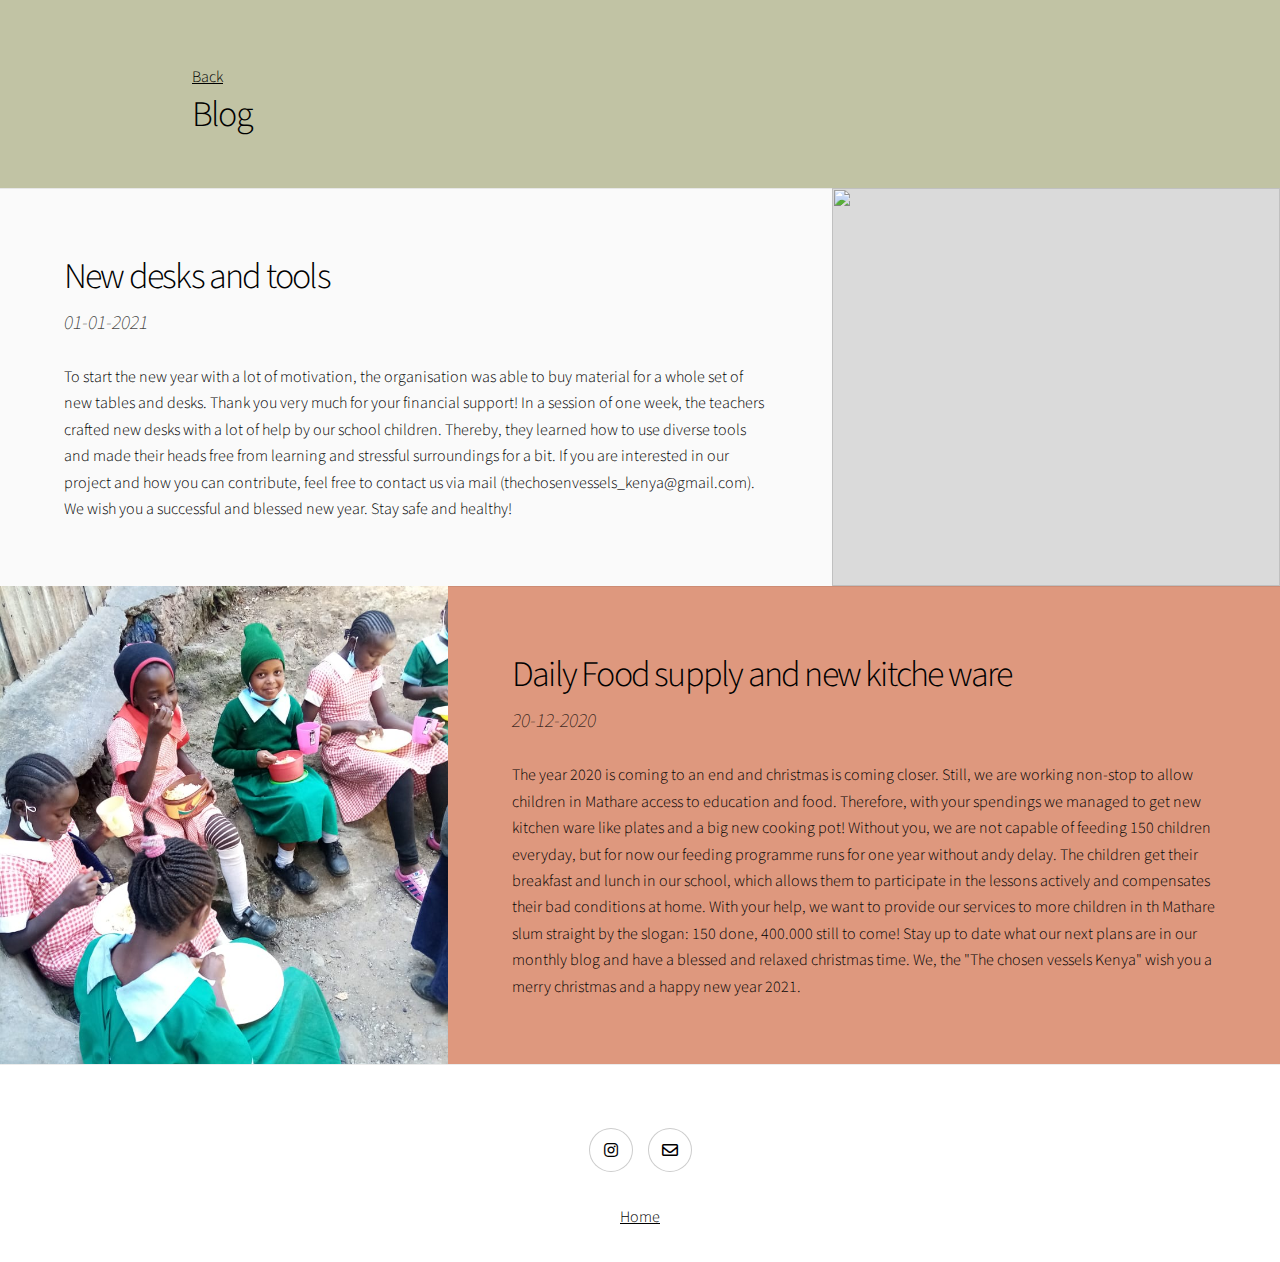
==== blog.html @ 58cf3589 "Insert blog 2 and pictures for blog 2" ====
<!DOCTYPE HTML>
<!--
  Story by HTML5 UP
  html5up.net | @ajlkn
  Free for personal and commercial use under the CCA 3.0 license (html5up.net/license)
-->
<html>
  <head>
    <title>Blog</title>
    <meta charset="utf-8" />
    <meta name="viewport" content="width=device-width, initial-scale=1, user-scalable=no" />
    <link rel="stylesheet" href="assets/css/main.css" />
    <noscript><link rel="stylesheet" href="assets/css/noscript.css" /></noscript>
  </head>
  <body class="is-preload">

    <!-- Wrapper -->
      <div id="wrapper" class="divided">
        <!-- header -->
        <section class="spotlight style1 color3 orient-right content-align-left image-position-center onscroll-image-fade-in" id="first">
          <div class="content">
            <a href="index.html">Back</a>
            <h2>Blog</h2>
          </div>
        </section>

        <!-- content -->
        <!-- 1.1.2021 -->
        <section class="spotlight style1 color1 orient-left content-align-left image-position-center onscroll-image-fade-in" id="first">
          <div class="content">
            <header>
              <h2>New desks and tools</h2>
              <p>01-01-2021</p>
            </header>
            <p>To start the new year with a lot of motivation, the organisation was able to buy material for a whole set of new tables and desks. Thank you very much for your financial support! In a session of one week, the teachers crafted new desks with a lot of help by our school children. Thereby, they learned how to use diverse tools and made their heads free from learning and stressful surroundings for a bit. If you are interested in our project and how you can contribute, feel free to contact us via mail (thechosenvessels_kenya@gmail.com). We wish you a successful and blessed new year. Stay safe and healthy!</p>
              </div>
          <div class="image">
            <img src="images/blog_1/desk1.10.22.jpeg" alt="" />
          </div>
        </section>

        <!-- 20.12.2020 -->
        <section class="spotlight style1 color4 orient-right content-align-left image-position-center onscroll-image-fade-in" id="first">
          <div class="content">
            <header>
              <h2>Daily Food supply and new kitche ware</h2>
              <p>20-12-2020</p>
            </header>
            <p>The year 2020 is coming to an end and christmas is coming closer. Still, we are working non-stop to allow children in Mathare access to education and food. Therefore, with your spendings we managed to get new kitchen ware like plates and a big new cooking pot! Without you, we are not capable of feeding 150 children everyday, but for now our feeding programme runs for one year without andy delay. The children get their breakfast and lunch in our school, which allows them to participate in the lessons actively and compensates their bad conditions at home. With your help, we want to provide our services to more children in th Mathare slum straight by the slogan: 150 done, 400.000 still to come! Stay up to date what our next plans are in our monthly blog and have a blessed and relaxed christmas time. We, the "The chosen vessels Kenya" wish you a merry christmas and a happy new year 2021.</p>
          </div>
          <div class="image">
            <img src="images/blog_2/WhatsApp Image 2021-01-08 at 12.09.39.jpeg" alt="" />
          </div>
        </section>

        <!-- footer -->
        <footer class="wrapper style1 align-center">
          <div class="inner">
            <ul class="icons">
              <li><a href="https://www.instagram.com/thechosenvessels_kenya/" class="icon brands style2 fa-instagram" target="_blank"><span class="label">Instagram</span></a></li>
              <li><a href="mailto:thechosenvessels.kenya@gmail.com" class="icon style2 fa-envelope"><span class="label">Email</span></a></li>
            </ul>
            <a href="index.html">Home</a>
          </div>
          <div class="">
          </div>
        </footer>

      </div>

      <script src="assets/js/jquery.min.js"></script>
      <script src="assets/js/jquery.scrollex.min.js"></script>
      <script src="assets/js/jquery.scrolly.min.js"></script>
      <script src="assets/js/browser.min.js"></script>
      <script src="assets/js/breakpoints.min.js"></script>
      <script src="assets/js/util.js"></script>
      <script src="assets/js/main.js"></script>

  </body>
</html>
---- assets/css/main.css ----
@import url(fontawesome-all.min.css);
@import url("https://fonts.googleapis.com/css?family=Source+Sans+Pro:300,300i,400,400i");
/*
	Story by HTML5 UP
	html5up.net | @ajlkn
	Free for personal and commercial use under the CCA 3.0 license (html5up.net/license)
*/
html, body, div, span, applet, object,
iframe, h1, h2, h3, h4, h5, h6, p, blockquote,
pre, a, abbr, acronym, address, big, cite,
code, del, dfn, em, img, ins, kbd, q, s, samp,
small, strike, strong, sub, sup, tt, var, b,
u, i, center, dl, dt, dd, ol, ul, li, fieldset,
form, label, legend, table, caption, tbody,
tfoot, thead, tr, th, td, article, aside,
canvas, details, embed, figure, figcaption,
footer, header, hgroup, menu, nav, output, ruby,
section, summary, time, mark, audio, video {
  margin: 0;
  padding: 0;
  border: 0;
  font-size: 100%;
  font: inherit;
  vertical-align: baseline; }

article, aside, details, figcaption, figure,
footer, header, hgroup, menu, nav, section {
  display: block; }

body {
  line-height: 1; }

ol, ul {
  list-style: none; }

blockquote, q {
  quotes: none; }
  blockquote:before, blockquote:after, q:before, q:after {
    content: '';
    content: none; }

table {
  border-collapse: collapse;
  border-spacing: 0; }

body {
  -webkit-text-size-adjust: none; }

mark {
  background-color: transparent;
  color: inherit; }

input::-moz-focus-inner {
  border: 0;
  padding: 0; }

input, select, textarea {
  -moz-appearance: none;
  -webkit-appearance: none;
  -ms-appearance: none;
  appearance: none; }

/* Basic */
@-ms-viewport {
  width: device-width; }
body {
  -ms-overflow-style: scrollbar; }

@media screen and (max-width: 480px) {
  html, body {
    min-width: 320px; } }
html {
  box-sizing: border-box; }

*, *:before, *:after {
  box-sizing: inherit; }

body {
  background: #ffffff; }
  body.is-preload *, body.is-preload *:before, body.is-preload *:after {
    -moz-animation: none !important;
    -webkit-animation: none !important;
    -ms-animation: none !important;
    animation: none !important;
    -moz-transition: none !important;
    -webkit-transition: none !important;
    -ms-transition: none !important;
    transition: none !important; }

/* Type */
html {
  font-size: 18pt; }
  @media screen and (max-width: 1680px) {
    html {
      font-size: 14pt; } }
  @media screen and (max-width: 1280px) {
    html {
      font-size: 12pt; } }
  @media screen and (max-width: 736px) {
    html {
      font-size: 11pt; } }
  @media screen and (max-width: 360px) {
    html {
      font-size: 10pt; } }

body {
  background-color: #ffffff;
  color: #000000; }

body, input, select, textarea {
  font-family: "Source Sans Pro", Helvetica, sans-serif;
  font-size: 1rem;
  font-weight: 300;
  line-height: 1.65; }

a {
  -moz-transition: color 0.2s ease-in-out;
  -webkit-transition: color 0.2s ease-in-out;
  -ms-transition: color 0.2s ease-in-out;
  transition: color 0.2s ease-in-out;
  text-decoration: underline; }
  a:hover {
    text-decoration: none; }

strong, b {
  font-weight: 400; }

em, i {
  font-style: italic; }

p {
  margin: 0 0 2rem 0; }
  p.major {
    font-size: 1.25rem; }

h1, h2, h3, h4, h5, h6 {
  font-weight: 300;
  line-height: 1.375;
  letter-spacing: -0.05em;
  margin: 0 0 1rem 0; }
  h1 a, h2 a, h3 a, h4 a, h5 a, h6 a {
    color: inherit;
    text-decoration: none; }

h1 {
  font-size: 3.5rem;
  line-height: 1.2; }

h2 {
  font-size: 2.25rem; }

h3 {
  font-size: 1.5rem; }

h4 {
  font-size: 1.1rem; }

h5 {
  font-size: 0.9rem; }

h6 {
  font-size: 0.7rem; }

sub {
  font-size: 0.8rem;
  position: relative;
  top: 0.5rem; }

sup {
  font-size: 0.8rem;
  position: relative;
  top: -0.5rem; }

blockquote {
  border-left: solid 4px;
  font-style: italic;
  margin: 0 0 2rem 0;
  padding: 0.5rem 0 0.5rem 2rem; }

code {
  border-radius: 4px;
  font-family: "Courier New", monospace;
  font-size: 0.9em;
  margin: 0 0.25rem;
  padding: 0.25rem 0.325rem; }

pre {
  -webkit-overflow-scrolling: touch;
  font-family: "Courier New", monospace;
  font-size: 0.9em;
  margin: 0 0 2rem 0; }
  pre code {
    display: block;
    line-height: 1.5;
    padding: 0.75rem 1rem;
    overflow-x: auto; }

hr {
  border: 0;
  border-bottom: solid 1px;
  margin: 2.5rem 0; }
  hr.major {
    margin: 3.5rem 0; }

.align-left {
  text-align: left; }

.align-center {
  text-align: center; }

.align-right {
  text-align: right; }

@media screen and (max-width: 736px) {
  p.major {
    font-size: 1.1rem; }

  h1 {
    font-size: 2.5rem; }

  h2 {
    font-size: 2rem; }

  h3 {
    font-size: 1.25rem; }

  h4 {
    font-size: 1rem; } }
input, select, textarea {
  color: #000000; }

a {
  color: #000000; }
  a:hover {
    color: #de987e; }

strong, b {
  color: #000000; }

h1, h2, h3, h4, h5, h6 {
  color: #000000; }

blockquote {
  border-left-color: rgba(0, 0, 0, 0.2); }

code {
  background: rgba(0, 0, 0, 0.05);
  border-color: rgba(0, 0, 0, 0.2); }

hr {
  border-bottom-color: rgba(0, 0, 0, 0.2); }

/* Row */
.row {
  display: flex;
  flex-wrap: wrap;
  box-sizing: border-box;
  align-items: stretch; }
  .row > * {
    box-sizing: border-box; }
  .row.gtr-uniform > * > :last-child {
    margin-bottom: 0; }
  .row.aln-left {
    justify-content: flex-start; }
  .row.aln-center {
    justify-content: center; }
  .row.aln-right {
    justify-content: flex-end; }
  .row.aln-top {
    align-items: flex-start; }
  .row.aln-middle {
    align-items: center; }
  .row.aln-bottom {
    align-items: flex-end; }
  .row > .imp {
    order: -1; }
  .row > .col-1 {
    width: 8.3333333333%; }
  .row > .off-1 {
    margin-left: 8.3333333333%; }
  .row > .col-2 {
    width: 16.6666666667%; }
  .row > .off-2 {
    margin-left: 16.6666666667%; }
  .row > .col-3 {
    width: 25%; }
  .row > .off-3 {
    margin-left: 25%; }
  .row > .col-4 {
    width: 33.3333333333%; }
  .row > .off-4 {
    margin-left: 33.3333333333%; }
  .row > .col-5 {
    width: 41.6666666667%; }
  .row > .off-5 {
    margin-left: 41.6666666667%; }
  .row > .col-6 {
    width: 50%; }
  .row > .off-6 {
    margin-left: 50%; }
  .row > .col-7 {
    width: 58.3333333333%; }
  .row > .off-7 {
    margin-left: 58.3333333333%; }
  .row > .col-8 {
    width: 66.6666666667%; }
  .row > .off-8 {
    margin-left: 66.6666666667%; }
  .row > .col-9 {
    width: 75%; }
  .row > .off-9 {
    margin-left: 75%; }
  .row > .col-10 {
    width: 83.3333333333%; }
  .row > .off-10 {
    margin-left: 83.3333333333%; }
  .row > .col-11 {
    width: 91.6666666667%; }
  .row > .off-11 {
    margin-left: 91.6666666667%; }
  .row > .col-12 {
    width: 100%; }
  .row > .off-12 {
    margin-left: 100%; }
  .row.gtr-0 {
    margin-top: 0;
    margin-left: 0rem; }
    .row.gtr-0 > * {
      padding: 0 0 0 0rem; }
    .row.gtr-0.gtr-uniform {
      margin-top: 0rem; }
      .row.gtr-0.gtr-uniform > * {
        padding-top: 0rem; }
  .row.gtr-25 {
    margin-top: 0;
    margin-left: -0.5rem; }
    .row.gtr-25 > * {
      padding: 0 0 0 0.5rem; }
    .row.gtr-25.gtr-uniform {
      margin-top: -0.5rem; }
      .row.gtr-25.gtr-uniform > * {
        padding-top: 0.5rem; }
  .row.gtr-50 {
    margin-top: 0;
    margin-left: -1rem; }
    .row.gtr-50 > * {
      padding: 0 0 0 1rem; }
    .row.gtr-50.gtr-uniform {
      margin-top: -1rem; }
      .row.gtr-50.gtr-uniform > * {
        padding-top: 1rem; }
  .row {
    margin-top: 0;
    margin-left: -2rem; }
    .row > * {
      padding: 0 0 0 2rem; }
    .row.gtr-uniform {
      margin-top: -2rem; }
      .row.gtr-uniform > * {
        padding-top: 2rem; }
  .row.gtr-150 {
    margin-top: 0;
    margin-left: -3rem; }
    .row.gtr-150 > * {
      padding: 0 0 0 3rem; }
    .row.gtr-150.gtr-uniform {
      margin-top: -3rem; }
      .row.gtr-150.gtr-uniform > * {
        padding-top: 3rem; }
  .row.gtr-200 {
    margin-top: 0;
    margin-left: -4rem; }
    .row.gtr-200 > * {
      padding: 0 0 0 4rem; }
    .row.gtr-200.gtr-uniform {
      margin-top: -4rem; }
      .row.gtr-200.gtr-uniform > * {
        padding-top: 4rem; }
  @media screen and (max-width: 1680px) {
    .row {
      display: flex;
      flex-wrap: wrap;
      box-sizing: border-box;
      align-items: stretch; }
      .row > * {
        box-sizing: border-box; }
      .row.gtr-uniform > * > :last-child {
        margin-bottom: 0; }
      .row.aln-left {
        justify-content: flex-start; }
      .row.aln-center {
        justify-content: center; }
      .row.aln-right {
        justify-content: flex-end; }
      .row.aln-top {
        align-items: flex-start; }
      .row.aln-middle {
        align-items: center; }
      .row.aln-bottom {
        align-items: flex-end; }
      .row > .imp-xlarge {
        order: -1; }
      .row > .col-1-xlarge {
        width: 8.3333333333%; }
      .row > .off-1-xlarge {
        margin-left: 8.3333333333%; }
      .row > .col-2-xlarge {
        width: 16.6666666667%; }
      .row > .off-2-xlarge {
        margin-left: 16.6666666667%; }
      .row > .col-3-xlarge {
        width: 25%; }
      .row > .off-3-xlarge {
        margin-left: 25%; }
      .row > .col-4-xlarge {
        width: 33.3333333333%; }
      .row > .off-4-xlarge {
        margin-left: 33.3333333333%; }
      .row > .col-5-xlarge {
        width: 41.6666666667%; }
      .row > .off-5-xlarge {
        margin-left: 41.6666666667%; }
      .row > .col-6-xlarge {
        width: 50%; }
      .row > .off-6-xlarge {
        margin-left: 50%; }
      .row > .col-7-xlarge {
        width: 58.3333333333%; }
      .row > .off-7-xlarge {
        margin-left: 58.3333333333%; }
      .row > .col-8-xlarge {
        width: 66.6666666667%; }
      .row > .off-8-xlarge {
        margin-left: 66.6666666667%; }
      .row > .col-9-xlarge {
        width: 75%; }
      .row > .off-9-xlarge {
        margin-left: 75%; }
      .row > .col-10-xlarge {
        width: 83.3333333333%; }
      .row > .off-10-xlarge {
        margin-left: 83.3333333333%; }
      .row > .col-11-xlarge {
        width: 91.6666666667%; }
      .row > .off-11-xlarge {
        margin-left: 91.6666666667%; }
      .row > .col-12-xlarge {
        width: 100%; }
      .row > .off-12-xlarge {
        margin-left: 100%; }
      .row.gtr-0 {
        margin-top: 0;
        margin-left: 0rem; }
        .row.gtr-0 > * {
          padding: 0 0 0 0rem; }
        .row.gtr-0.gtr-uniform {
          margin-top: 0rem; }
          .row.gtr-0.gtr-uniform > * {
            padding-top: 0rem; }
      .row.gtr-25 {
        margin-top: 0;
        margin-left: -0.5rem; }
        .row.gtr-25 > * {
          padding: 0 0 0 0.5rem; }
        .row.gtr-25.gtr-uniform {
          margin-top: -0.5rem; }
          .row.gtr-25.gtr-uniform > * {
            padding-top: 0.5rem; }
      .row.gtr-50 {
        margin-top: 0;
        margin-left: -1rem; }
        .row.gtr-50 > * {
          padding: 0 0 0 1rem; }
        .row.gtr-50.gtr-uniform {
          margin-top: -1rem; }
          .row.gtr-50.gtr-uniform > * {
            padding-top: 1rem; }
      .row {
        margin-top: 0;
        margin-left: -2rem; }
        .row > * {
          padding: 0 0 0 2rem; }
        .row.gtr-uniform {
          margin-top: -2rem; }
          .row.gtr-uniform > * {
            padding-top: 2rem; }
      .row.gtr-150 {
        margin-top: 0;
        margin-left: -3rem; }
        .row.gtr-150 > * {
          padding: 0 0 0 3rem; }
        .row.gtr-150.gtr-uniform {
          margin-top: -3rem; }
          .row.gtr-150.gtr-uniform > * {
            padding-top: 3rem; }
      .row.gtr-200 {
        margin-top: 0;
        margin-left: -4rem; }
        .row.gtr-200 > * {
          padding: 0 0 0 4rem; }
        .row.gtr-200.gtr-uniform {
          margin-top: -4rem; }
          .row.gtr-200.gtr-uniform > * {
            padding-top: 4rem; } }
  @media screen and (max-width: 1280px) {
    .row {
      display: flex;
      flex-wrap: wrap;
      box-sizing: border-box;
      align-items: stretch; }
      .row > * {
        box-sizing: border-box; }
      .row.gtr-uniform > * > :last-child {
        margin-bottom: 0; }
      .row.aln-left {
        justify-content: flex-start; }
      .row.aln-center {
        justify-content: center; }
      .row.aln-right {
        justify-content: flex-end; }
      .row.aln-top {
        align-items: flex-start; }
      .row.aln-middle {
        align-items: center; }
      .row.aln-bottom {
        align-items: flex-end; }
      .row > .imp-large {
        order: -1; }
      .row > .col-1-large {
        width: 8.3333333333%; }
      .row > .off-1-large {
        margin-left: 8.3333333333%; }
      .row > .col-2-large {
        width: 16.6666666667%; }
      .row > .off-2-large {
        margin-left: 16.6666666667%; }
      .row > .col-3-large {
        width: 25%; }
      .row > .off-3-large {
        margin-left: 25%; }
      .row > .col-4-large {
        width: 33.3333333333%; }
      .row > .off-4-large {
        margin-left: 33.3333333333%; }
      .row > .col-5-large {
        width: 41.6666666667%; }
      .row > .off-5-large {
        margin-left: 41.6666666667%; }
      .row > .col-6-large {
        width: 50%; }
      .row > .off-6-large {
        margin-left: 50%; }
      .row > .col-7-large {
        width: 58.3333333333%; }
      .row > .off-7-large {
        margin-left: 58.3333333333%; }
      .row > .col-8-large {
        width: 66.6666666667%; }
      .row > .off-8-large {
        margin-left: 66.6666666667%; }
      .row > .col-9-large {
        width: 75%; }
      .row > .off-9-large {
        margin-left: 75%; }
      .row > .col-10-large {
        width: 83.3333333333%; }
      .row > .off-10-large {
        margin-left: 83.3333333333%; }
      .row > .col-11-large {
        width: 91.6666666667%; }
      .row > .off-11-large {
        margin-left: 91.6666666667%; }
      .row > .col-12-large {
        width: 100%; }
      .row > .off-12-large {
        margin-left: 100%; }
      .row.gtr-0 {
        margin-top: 0;
        margin-left: 0rem; }
        .row.gtr-0 > * {
          padding: 0 0 0 0rem; }
        .row.gtr-0.gtr-uniform {
          margin-top: 0rem; }
          .row.gtr-0.gtr-uniform > * {
            padding-top: 0rem; }
      .row.gtr-25 {
        margin-top: 0;
        margin-left: -0.5rem; }
        .row.gtr-25 > * {
          padding: 0 0 0 0.5rem; }
        .row.gtr-25.gtr-uniform {
          margin-top: -0.5rem; }
          .row.gtr-25.gtr-uniform > * {
            padding-top: 0.5rem; }
      .row.gtr-50 {
        margin-top: 0;
        margin-left: -1rem; }
        .row.gtr-50 > * {
          padding: 0 0 0 1rem; }
        .row.gtr-50.gtr-uniform {
          margin-top: -1rem; }
          .row.gtr-50.gtr-uniform > * {
            padding-top: 1rem; }
      .row {
        margin-top: 0;
        margin-left: -2rem; }
        .row > * {
          padding: 0 0 0 2rem; }
        .row.gtr-uniform {
          margin-top: -2rem; }
          .row.gtr-uniform > * {
            padding-top: 2rem; }
      .row.gtr-150 {
        margin-top: 0;
        margin-left: -3rem; }
        .row.gtr-150 > * {
          padding: 0 0 0 3rem; }
        .row.gtr-150.gtr-uniform {
          margin-top: -3rem; }
          .row.gtr-150.gtr-uniform > * {
            padding-top: 3rem; }
      .row.gtr-200 {
        margin-top: 0;
        margin-left: -4rem; }
        .row.gtr-200 > * {
          padding: 0 0 0 4rem; }
        .row.gtr-200.gtr-uniform {
          margin-top: -4rem; }
          .row.gtr-200.gtr-uniform > * {
            padding-top: 4rem; } }
  @media screen and (max-width: 980px) {
    .row {
      display: flex;
      flex-wrap: wrap;
      box-sizing: border-box;
      align-items: stretch; }
      .row > * {
        box-sizing: border-box; }
      .row.gtr-uniform > * > :last-child {
        margin-bottom: 0; }
      .row.aln-left {
        justify-content: flex-start; }
      .row.aln-center {
        justify-content: center; }
      .row.aln-right {
        justify-content: flex-end; }
      .row.aln-top {
        align-items: flex-start; }
      .row.aln-middle {
        align-items: center; }
      .row.aln-bottom {
        align-items: flex-end; }
      .row > .imp-medium {
        order: -1; }
      .row > .col-1-medium {
        width: 8.3333333333%; }
      .row > .off-1-medium {
        margin-left: 8.3333333333%; }
      .row > .col-2-medium {
        width: 16.6666666667%; }
      .row > .off-2-medium {
        margin-left: 16.6666666667%; }
      .row > .col-3-medium {
        width: 25%; }
      .row > .off-3-medium {
        margin-left: 25%; }
      .row > .col-4-medium {
        width: 33.3333333333%; }
      .row > .off-4-medium {
        margin-left: 33.3333333333%; }
      .row > .col-5-medium {
        width: 41.6666666667%; }
      .row > .off-5-medium {
        margin-left: 41.6666666667%; }
      .row > .col-6-medium {
        width: 50%; }
      .row > .off-6-medium {
        margin-left: 50%; }
      .row > .col-7-medium {
        width: 58.3333333333%; }
      .row > .off-7-medium {
        margin-left: 58.3333333333%; }
      .row > .col-8-medium {
        width: 66.6666666667%; }
      .row > .off-8-medium {
        margin-left: 66.6666666667%; }
      .row > .col-9-medium {
        width: 75%; }
      .row > .off-9-medium {
        margin-left: 75%; }
      .row > .col-10-medium {
        width: 83.3333333333%; }
      .row > .off-10-medium {
        margin-left: 83.3333333333%; }
      .row > .col-11-medium {
        width: 91.6666666667%; }
      .row > .off-11-medium {
        margin-left: 91.6666666667%; }
      .row > .col-12-medium {
        width: 100%; }
      .row > .off-12-medium {
        margin-left: 100%; }
      .row.gtr-0 {
        margin-top: 0;
        margin-left: 0rem; }
        .row.gtr-0 > * {
          padding: 0 0 0 0rem; }
        .row.gtr-0.gtr-uniform {
          margin-top: 0rem; }
          .row.gtr-0.gtr-uniform > * {
            padding-top: 0rem; }
      .row.gtr-25 {
        margin-top: 0;
        margin-left: -0.5rem; }
        .row.gtr-25 > * {
          padding: 0 0 0 0.5rem; }
        .row.gtr-25.gtr-uniform {
          margin-top: -0.5rem; }
          .row.gtr-25.gtr-uniform > * {
            padding-top: 0.5rem; }
      .row.gtr-50 {
        margin-top: 0;
        margin-left: -1rem; }
        .row.gtr-50 > * {
          padding: 0 0 0 1rem; }
        .row.gtr-50.gtr-uniform {
          margin-top: -1rem; }
          .row.gtr-50.gtr-uniform > * {
            padding-top: 1rem; }
      .row {
        margin-top: 0;
        margin-left: -2rem; }
        .row > * {
          padding: 0 0 0 2rem; }
        .row.gtr-uniform {
          margin-top: -2rem; }
          .row.gtr-uniform > * {
            padding-top: 2rem; }
      .row.gtr-150 {
        margin-top: 0;
        margin-left: -3rem; }
        .row.gtr-150 > * {
          padding: 0 0 0 3rem; }
        .row.gtr-150.gtr-uniform {
          margin-top: -3rem; }
          .row.gtr-150.gtr-uniform > * {
            padding-top: 3rem; }
      .row.gtr-200 {
        margin-top: 0;
        margin-left: -4rem; }
        .row.gtr-200 > * {
          padding: 0 0 0 4rem; }
        .row.gtr-200.gtr-uniform {
          margin-top: -4rem; }
          .row.gtr-200.gtr-uniform > * {
            padding-top: 4rem; } }
  @media screen and (max-width: 736px) {
    .row {
      display: flex;
      flex-wrap: wrap;
      box-sizing: border-box;
      align-items: stretch; }
      .row > * {
        box-sizing: border-box; }
      .row.gtr-uniform > * > :last-child {
        margin-bottom: 0; }
      .row.aln-left {
        justify-content: flex-start; }
      .row.aln-center {
        justify-content: center; }
      .row.aln-right {
        justify-content: flex-end; }
      .row.aln-top {
        align-items: flex-start; }
      .row.aln-middle {
        align-items: center; }
      .row.aln-bottom {
        align-items: flex-end; }
      .row > .imp-small {
        order: -1; }
      .row > .col-1-small {
        width: 8.3333333333%; }
      .row > .off-1-small {
        margin-left: 8.3333333333%; }
      .row > .col-2-small {
        width: 16.6666666667%; }
      .row > .off-2-small {
        margin-left: 16.6666666667%; }
      .row > .col-3-small {
        width: 25%; }
      .row > .off-3-small {
        margin-left: 25%; }
      .row > .col-4-small {
        width: 33.3333333333%; }
      .row > .off-4-small {
        margin-left: 33.3333333333%; }
      .row > .col-5-small {
        width: 41.6666666667%; }
      .row > .off-5-small {
        margin-left: 41.6666666667%; }
      .row > .col-6-small {
        width: 50%; }
      .row > .off-6-small {
        margin-left: 50%; }
      .row > .col-7-small {
        width: 58.3333333333%; }
      .row > .off-7-small {
        margin-left: 58.3333333333%; }
      .row > .col-8-small {
        width: 66.6666666667%; }
      .row > .off-8-small {
        margin-left: 66.6666666667%; }
      .row > .col-9-small {
        width: 75%; }
      .row > .off-9-small {
        margin-left: 75%; }
      .row > .col-10-small {
        width: 83.3333333333%; }
      .row > .off-10-small {
        margin-left: 83.3333333333%; }
      .row > .col-11-small {
        width: 91.6666666667%; }
      .row > .off-11-small {
        margin-left: 91.6666666667%; }
      .row > .col-12-small {
        width: 100%; }
      .row > .off-12-small {
        margin-left: 100%; }
      .row.gtr-0 {
        margin-top: 0;
        margin-left: 0rem; }
        .row.gtr-0 > * {
          padding: 0 0 0 0rem; }
        .row.gtr-0.gtr-uniform {
          margin-top: 0rem; }
          .row.gtr-0.gtr-uniform > * {
            padding-top: 0rem; }
      .row.gtr-25 {
        margin-top: 0;
        margin-left: -0.5rem; }
        .row.gtr-25 > * {
          padding: 0 0 0 0.5rem; }
        .row.gtr-25.gtr-uniform {
          margin-top: -0.5rem; }
          .row.gtr-25.gtr-uniform > * {
            padding-top: 0.5rem; }
      .row.gtr-50 {
        margin-top: 0;
        margin-left: -1rem; }
        .row.gtr-50 > * {
          padding: 0 0 0 1rem; }
        .row.gtr-50.gtr-uniform {
          margin-top: -1rem; }
          .row.gtr-50.gtr-uniform > * {
            padding-top: 1rem; }
      .row {
        margin-top: 0;
        margin-left: -2rem; }
        .row > * {
          padding: 0 0 0 2rem; }
        .row.gtr-uniform {
          margin-top: -2rem; }
          .row.gtr-uniform > * {
            padding-top: 2rem; }
      .row.gtr-150 {
        margin-top: 0;
        margin-left: -3rem; }
        .row.gtr-150 > * {
          padding: 0 0 0 3rem; }
        .row.gtr-150.gtr-uniform {
          margin-top: -3rem; }
          .row.gtr-150.gtr-uniform > * {
            padding-top: 3rem; }
      .row.gtr-200 {
        margin-top: 0;
        margin-left: -4rem; }
        .row.gtr-200 > * {
          padding: 0 0 0 4rem; }
        .row.gtr-200.gtr-uniform {
          margin-top: -4rem; }
          .row.gtr-200.gtr-uniform > * {
            padding-top: 4rem; } }
  @media screen and (max-width: 480px) {
    .row {
      display: flex;
      flex-wrap: wrap;
      box-sizing: border-box;
      align-items: stretch; }
      .row > * {
        box-sizing: border-box; }
      .row.gtr-uniform > * > :last-child {
        margin-bottom: 0; }
      .row.aln-left {
        justify-content: flex-start; }
      .row.aln-center {
        justify-content: center; }
      .row.aln-right {
        justify-content: flex-end; }
      .row.aln-top {
        align-items: flex-start; }
      .row.aln-middle {
        align-items: center; }
      .row.aln-bottom {
        align-items: flex-end; }
      .row > .imp-xsmall {
        order: -1; }
      .row > .col-1-xsmall {
        width: 8.3333333333%; }
      .row > .off-1-xsmall {
        margin-left: 8.3333333333%; }
      .row > .col-2-xsmall {
        width: 16.6666666667%; }
      .row > .off-2-xsmall {
        margin-left: 16.6666666667%; }
      .row > .col-3-xsmall {
        width: 25%; }
      .row > .off-3-xsmall {
        margin-left: 25%; }
      .row > .col-4-xsmall {
        width: 33.3333333333%; }
      .row > .off-4-xsmall {
        margin-left: 33.3333333333%; }
      .row > .col-5-xsmall {
        width: 41.6666666667%; }
      .row > .off-5-xsmall {
        margin-left: 41.6666666667%; }
      .row > .col-6-xsmall {
        width: 50%; }
      .row > .off-6-xsmall {
        margin-left: 50%; }
      .row > .col-7-xsmall {
        width: 58.3333333333%; }
      .row > .off-7-xsmall {
        margin-left: 58.3333333333%; }
      .row > .col-8-xsmall {
        width: 66.6666666667%; }
      .row > .off-8-xsmall {
        margin-left: 66.6666666667%; }
      .row > .col-9-xsmall {
        width: 75%; }
      .row > .off-9-xsmall {
        margin-left: 75%; }
      .row > .col-10-xsmall {
        width: 83.3333333333%; }
      .row > .off-10-xsmall {
        margin-left: 83.3333333333%; }
      .row > .col-11-xsmall {
        width: 91.6666666667%; }
      .row > .off-11-xsmall {
        margin-left: 91.6666666667%; }
      .row > .col-12-xsmall {
        width: 100%; }
      .row > .off-12-xsmall {
        margin-left: 100%; }
      .row.gtr-0 {
        margin-top: 0;
        margin-left: 0rem; }
        .row.gtr-0 > * {
          padding: 0 0 0 0rem; }
        .row.gtr-0.gtr-uniform {
          margin-top: 0rem; }
          .row.gtr-0.gtr-uniform > * {
            padding-top: 0rem; }
      .row.gtr-25 {
        margin-top: 0;
        margin-left: -0.5rem; }
        .row.gtr-25 > * {
          padding: 0 0 0 0.5rem; }
        .row.gtr-25.gtr-uniform {
          margin-top: -0.5rem; }
          .row.gtr-25.gtr-uniform > * {
            padding-top: 0.5rem; }
      .row.gtr-50 {
        margin-top: 0;
        margin-left: -1rem; }
        .row.gtr-50 > * {
          padding: 0 0 0 1rem; }
        .row.gtr-50.gtr-uniform {
          margin-top: -1rem; }
          .row.gtr-50.gtr-uniform > * {
            padding-top: 1rem; }
      .row {
        margin-top: 0;
        margin-left: -2rem; }
        .row > * {
          padding: 0 0 0 2rem; }
        .row.gtr-uniform {
          margin-top: -2rem; }
          .row.gtr-uniform > * {
            padding-top: 2rem; }
      .row.gtr-150 {
        margin-top: 0;
        margin-left: -3rem; }
        .row.gtr-150 > * {
          padding: 0 0 0 3rem; }
        .row.gtr-150.gtr-uniform {
          margin-top: -3rem; }
          .row.gtr-150.gtr-uniform > * {
            padding-top: 3rem; }
      .row.gtr-200 {
        margin-top: 0;
        margin-left: -4rem; }
        .row.gtr-200 > * {
          padding: 0 0 0 4rem; }
        .row.gtr-200.gtr-uniform {
          margin-top: -4rem; }
          .row.gtr-200.gtr-uniform > * {
            padding-top: 4rem; } }
  @media screen and (max-width: 360px) {
    .row {
      display: flex;
      flex-wrap: wrap;
      box-sizing: border-box;
      align-items: stretch; }
      .row > * {
        box-sizing: border-box; }
      .row.gtr-uniform > * > :last-child {
        margin-bottom: 0; }
      .row.aln-left {
        justify-content: flex-start; }
      .row.aln-center {
        justify-content: center; }
      .row.aln-right {
        justify-content: flex-end; }
      .row.aln-top {
        align-items: flex-start; }
      .row.aln-middle {
        align-items: center; }
      .row.aln-bottom {
        align-items: flex-end; }
      .row > .imp-xxsmall {
        order: -1; }
      .row > .col-1-xxsmall {
        width: 8.3333333333%; }
      .row > .off-1-xxsmall {
        margin-left: 8.3333333333%; }
      .row > .col-2-xxsmall {
        width: 16.6666666667%; }
      .row > .off-2-xxsmall {
        margin-left: 16.6666666667%; }
      .row > .col-3-xxsmall {
        width: 25%; }
      .row > .off-3-xxsmall {
        margin-left: 25%; }
      .row > .col-4-xxsmall {
        width: 33.3333333333%; }
      .row > .off-4-xxsmall {
        margin-left: 33.3333333333%; }
      .row > .col-5-xxsmall {
        width: 41.6666666667%; }
      .row > .off-5-xxsmall {
        margin-left: 41.6666666667%; }
      .row > .col-6-xxsmall {
        width: 50%; }
      .row > .off-6-xxsmall {
        margin-left: 50%; }
      .row > .col-7-xxsmall {
        width: 58.3333333333%; }
      .row > .off-7-xxsmall {
        margin-left: 58.3333333333%; }
      .row > .col-8-xxsmall {
        width: 66.6666666667%; }
      .row > .off-8-xxsmall {
        margin-left: 66.6666666667%; }
      .row > .col-9-xxsmall {
        width: 75%; }
      .row > .off-9-xxsmall {
        margin-left: 75%; }
      .row > .col-10-xxsmall {
        width: 83.3333333333%; }
      .row > .off-10-xxsmall {
        margin-left: 83.3333333333%; }
      .row > .col-11-xxsmall {
        width: 91.6666666667%; }
      .row > .off-11-xxsmall {
        margin-left: 91.6666666667%; }
      .row > .col-12-xxsmall {
        width: 100%; }
      .row > .off-12-xxsmall {
        margin-left: 100%; }
      .row.gtr-0 {
        margin-top: 0;
        margin-left: 0rem; }
        .row.gtr-0 > * {
          padding: 0 0 0 0rem; }
        .row.gtr-0.gtr-uniform {
          margin-top: 0rem; }
          .row.gtr-0.gtr-uniform > * {
            padding-top: 0rem; }
      .row.gtr-25 {
        margin-top: 0;
        margin-left: -0.5rem; }
        .row.gtr-25 > * {
          padding: 0 0 0 0.5rem; }
        .row.gtr-25.gtr-uniform {
          margin-top: -0.5rem; }
          .row.gtr-25.gtr-uniform > * {
            padding-top: 0.5rem; }
      .row.gtr-50 {
        margin-top: 0;
        margin-left: -1rem; }
        .row.gtr-50 > * {
          padding: 0 0 0 1rem; }
        .row.gtr-50.gtr-uniform {
          margin-top: -1rem; }
          .row.gtr-50.gtr-uniform > * {
            padding-top: 1rem; }
      .row {
        margin-top: 0;
        margin-left: -2rem; }
        .row > * {
          padding: 0 0 0 2rem; }
        .row.gtr-uniform {
          margin-top: -2rem; }
          .row.gtr-uniform > * {
            padding-top: 2rem; }
      .row.gtr-150 {
        margin-top: 0;
        margin-left: -3rem; }
        .row.gtr-150 > * {
          padding: 0 0 0 3rem; }
        .row.gtr-150.gtr-uniform {
          margin-top: -3rem; }
          .row.gtr-150.gtr-uniform > * {
            padding-top: 3rem; }
      .row.gtr-200 {
        margin-top: 0;
        margin-left: -4rem; }
        .row.gtr-200 > * {
          padding: 0 0 0 4rem; }
        .row.gtr-200.gtr-uniform {
          margin-top: -4rem; }
          .row.gtr-200.gtr-uniform > * {
            padding-top: 4rem; } }

/* Box */
.box {
  border-radius: 4px;
  border: solid 1px;
  margin-bottom: 2rem;
  padding: 1.5rem; }
  .box > :last-child,
  .box > :last-child > :last-child,
  .box > :last-child > :last-child > :last-child {
    margin-bottom: 0; }
  .box.alt {
    border: 0;
    border-radius: 0;
    padding: 0; }

.box {
  border-color: rgba(0, 0, 0, 0.2); }

/* Button */
input[type="submit"],
input[type="reset"],
input[type="button"],
button,
.button {
  -moz-appearance: none;
  -webkit-appearance: none;
  -ms-appearance: none;
  appearance: none;
  -moz-transition: background-color 0.2s ease-in-out, box-shadow 0.2s ease-in-out, color 0.2s ease-in-out;
  -webkit-transition: background-color 0.2s ease-in-out, box-shadow 0.2s ease-in-out, color 0.2s ease-in-out;
  -ms-transition: background-color 0.2s ease-in-out, box-shadow 0.2s ease-in-out, color 0.2s ease-in-out;
  transition: background-color 0.2s ease-in-out, box-shadow 0.2s ease-in-out, color 0.2s ease-in-out;
  border: 0;
  cursor: pointer;
  display: inline-block;
  font-weight: 400;
  letter-spacing: 0.125em;
  text-align: center;
  text-decoration: none;
  text-transform: uppercase;
  white-space: nowrap;
  font-size: 0.75rem;
  max-width: 20rem;
  height: 3.75em;
  line-height: 3.75em;
  border-radius: 3.75em;
  padding: 0 2.5em;
  text-overflow: ellipsis;
  overflow: hidden; }
  input[type="submit"].icon:before,
  input[type="reset"].icon:before,
  input[type="button"].icon:before,
  button.icon:before,
  .button.icon:before {
    margin-right: 0.5rem; }
  input[type="submit"].fit,
  input[type="reset"].fit,
  input[type="button"].fit,
  button.fit,
  .button.fit {
    width: 100%; }
  input[type="submit"].small,
  input[type="reset"].small,
  input[type="button"].small,
  button.small,
  .button.small {
    font-size: 0.6rem;
    height: 3.325em;
    line-height: 3.325em;
    border-radius: 3.325em;
    padding: 0 2em; }
  input[type="submit"].large,
  input[type="reset"].large,
  input[type="button"].large,
  button.large,
  .button.large {
    font-size: 0.8rem;
    height: 4em;
    line-height: 4em;
    border-radius: 4em;
    padding: 0 3em; }
  input[type="submit"].wide,
  input[type="reset"].wide,
  input[type="button"].wide,
  button.wide,
  .button.wide {
    min-width: 14em; }
  input[type="submit"].disabled, input[type="submit"]:disabled,
  input[type="reset"].disabled,
  input[type="reset"]:disabled,
  input[type="button"].disabled,
  input[type="button"]:disabled,
  button.disabled,
  button:disabled,
  .button.disabled,
  .button:disabled {
    pointer-events: none;
    opacity: 0.25; }

input[type="submit"],
input[type="reset"],
input[type="button"],
button,
.button {
  background-color: transparent;
  box-shadow: inset 0 0 0 1px rgba(0, 0, 0, 0.2);
  color: #000000 !important; }
  input[type="submit"]:hover,
  input[type="reset"]:hover,
  input[type="button"]:hover,
  button:hover,
  .button:hover {
    box-shadow: inset 0 0 0 1px #de987e;
    color: #de987e !important; }
  input[type="submit"]:active,
  input[type="reset"]:active,
  input[type="button"]:active,
  button:active,
  .button:active {
    background-color: rgba(222, 152, 126, 0.2);
    box-shadow: inset 0 0 0 1px #de987e;
    color: #de987e !important; }
  input[type="submit"].primary,
  input[type="reset"].primary,
  input[type="button"].primary,
  button.primary,
  .button.primary {
    background-color: #000000;
    box-shadow: none;
    color: #ffffff !important; }
    input[type="submit"].primary:hover,
    input[type="reset"].primary:hover,
    input[type="button"].primary:hover,
    button.primary:hover,
    .button.primary:hover {
      background-color: #de987e; }
    input[type="submit"].primary:active,
    input[type="reset"].primary:active,
    input[type="button"].primary:active,
    button.primary:active,
    .button.primary:active {
      background-color: #d2714d; }

/* Form */
form {
  margin: 0 0 2rem 0; }
  form > :last-child {
    margin-bottom: 0; }
  form > .fields {
    display: -moz-flex;
    display: -webkit-flex;
    display: -ms-flex;
    display: flex;
    -moz-flex-wrap: wrap;
    -webkit-flex-wrap: wrap;
    -ms-flex-wrap: wrap;
    flex-wrap: wrap;
    width: calc(100% + 3rem);
    margin: -1.5rem 0 2rem -1.5rem; }
    form > .fields > .field {
      -moz-flex-grow: 0;
      -webkit-flex-grow: 0;
      -ms-flex-grow: 0;
      flex-grow: 0;
      -moz-flex-shrink: 0;
      -webkit-flex-shrink: 0;
      -ms-flex-shrink: 0;
      flex-shrink: 0;
      padding: 1.5rem 0 0 1.5rem;
      width: calc(100% - 1.5rem); }
      form > .fields > .field.half {
        width: calc(50% - 0.75rem); }
      form > .fields > .field.third {
        width: calc(100%/3 - 0.5rem); }
      form > .fields > .field.quarter {
        width: calc(25% - 0.375rem); }
  @media screen and (max-width: 480px) {
    form > .fields {
      width: calc(100% + 3rem);
      margin: -1.5rem 0 2rem -1.5rem; }
      form > .fields > .field {
        padding: 1.5rem 0 0 1.5rem;
        width: calc(100% - 1.5rem); }
        form > .fields > .field.half {
          width: calc(100% - 1.5rem); }
        form > .fields > .field.third {
          width: calc(100% - 1.5rem); }
        form > .fields > .field.quarter {
          width: calc(100% - 1.5rem); } }

label {
  display: block;
  font-size: 0.9rem;
  font-weight: 400;
  margin: 0 0 1rem 0; }

input[type="text"],
input[type="password"],
input[type="email"],
input[type="tel"],
input[type="search"],
input[type="url"],
select,
textarea {
  -moz-appearance: none;
  -webkit-appearance: none;
  -ms-appearance: none;
  appearance: none;
  background-color: transparent;
  border-radius: 4px;
  border: none;
  border: solid 1px;
  color: inherit;
  display: block;
  outline: 0;
  padding: 0 0.825rem;
  text-decoration: none;
  width: 100%; }
  input[type="text"]:invalid,
  input[type="password"]:invalid,
  input[type="email"]:invalid,
  input[type="tel"]:invalid,
  input[type="search"]:invalid,
  input[type="url"]:invalid,
  select:invalid,
  textarea:invalid {
    box-shadow: none; }

select {
  background-size: 1.25rem;
  background-repeat: no-repeat;
  background-position: calc(100% - 1rem) center;
  height: 2.75rem;
  padding-right: 2.75rem;
  text-overflow: ellipsis; }
  select:focus::-ms-value {
    background-color: transparent; }
  select::-ms-expand {
    display: none; }

input[type="text"],
input[type="password"],
input[type="email"],
input[type="tel"],
input[type="search"],
input[type="url"],
select {
  height: 2.75rem; }

textarea {
  padding: 0.75rem 1rem; }

input[type="checkbox"],
input[type="radio"] {
  -moz-appearance: none;
  -webkit-appearance: none;
  -ms-appearance: none;
  appearance: none;
  display: block;
  float: left;
  margin-right: -2rem;
  opacity: 0;
  width: 1rem;
  z-index: -1; }
  input[type="checkbox"] + label,
  input[type="radio"] + label {
    text-decoration: none;
    -moz-user-select: none;
    -webkit-user-select: none;
    -ms-user-select: none;
    user-select: none;
    cursor: pointer;
    display: inline-block;
    font-size: 1rem;
    font-weight: 300;
    padding-left: 2.4rem;
    padding-right: 0.75rem;
    position: relative;
    margin-bottom: 0; }
    input[type="checkbox"] + label:before,
    input[type="radio"] + label:before {
      -moz-osx-font-smoothing: grayscale;
      -webkit-font-smoothing: antialiased;
      display: inline-block;
      font-style: normal;
      font-variant: normal;
      text-rendering: auto;
      line-height: 1;
      text-transform: none !important;
      font-family: 'Font Awesome 5 Free';
      font-weight: 900; }
    input[type="checkbox"] + label:before,
    input[type="radio"] + label:before {
      border-radius: 4px;
      border: solid 1px;
      content: '';
      display: inline-block;
      font-size: 0.8rem;
      height: 1.65rem;
      left: 0;
      line-height: 1.65rem;
      position: absolute;
      text-align: center;
      top: 0;
      width: 1.65rem; }
  input[type="checkbox"]:checked + label:before,
  input[type="radio"]:checked + label:before {
    content: '\f00c'; }

input[type="checkbox"] + label:before {
  border-radius: 4px; }

input[type="radio"] + label:before {
  border-radius: 100%; }

::-webkit-input-placeholder {
  opacity: 1.0; }

:-moz-placeholder {
  opacity: 1.0; }

::-moz-placeholder {
  opacity: 1.0; }

:-ms-input-placeholder {
  opacity: 1.0; }

label {
  color: #000000; }

input[type="text"],
input[type="password"],
input[type="email"],
input[type="tel"],
input[type="search"],
input[type="url"],
select,
textarea {
  border-color: rgba(0, 0, 0, 0.2); }
  input[type="text"]:focus,
  input[type="password"]:focus,
  input[type="email"]:focus,
  input[type="tel"]:focus,
  input[type="search"]:focus,
  input[type="url"]:focus,
  select:focus,
  textarea:focus {
    border-color: #de987e;
    box-shadow: 0 0 0 1px #de987e; }

select {
  background-image: url("data:image/svg+xml;charset=utf8,%3Csvg xmlns='http://www.w3.org/2000/svg' width='40' height='40' preserveAspectRatio='none' viewBox='0 0 40 40'%3E%3Cpath d='M9.4,12.3l10.4,10.4l10.4-10.4c0.2-0.2,0.5-0.4,0.9-0.4c0.3,0,0.6,0.1,0.9,0.4l3.3,3.3c0.2,0.2,0.4,0.5,0.4,0.9 c0,0.4-0.1,0.6-0.4,0.9L20.7,31.9c-0.2,0.2-0.5,0.4-0.9,0.4c-0.3,0-0.6-0.1-0.9-0.4L4.3,17.3c-0.2-0.2-0.4-0.5-0.4-0.9 c0-0.4,0.1-0.6,0.4-0.9l3.3-3.3c0.2-0.2,0.5-0.4,0.9-0.4S9.1,12.1,9.4,12.3z' fill='rgba(0, 0, 0, 0.2)' /%3E%3C/svg%3E"); }
  select option {
    color: #000000;
    background: #ffffff; }

input[type="checkbox"] + label,
input[type="radio"] + label {
  color: #000000; }
  input[type="checkbox"] + label:before,
  input[type="radio"] + label:before {
    border-color: rgba(0, 0, 0, 0.2); }
input[type="checkbox"]:checked + label:before,
input[type="radio"]:checked + label:before {
  background-color: #000000;
  border-color: #000000;
  color: #ffffff; }
input[type="checkbox"]:focus + label:before,
input[type="radio"]:focus + label:before {
  border-color: #de987e;
  box-shadow: 0 0 0 1px #de987e; }

::-webkit-input-placeholder {
  color: rgba(0, 0, 0, 0.75) !important; }

:-moz-placeholder {
  color: rgba(0, 0, 0, 0.75) !important; }

::-moz-placeholder {
  color: rgba(0, 0, 0, 0.75) !important; }

:-ms-input-placeholder {
  color: rgba(0, 0, 0, 0.75) !important; }

/* Icon */
.icon {
  text-decoration: none;
  border-bottom: none;
  position: relative;
  text-align: center; }
  .icon:before {
    -moz-osx-font-smoothing: grayscale;
    -webkit-font-smoothing: antialiased;
    display: inline-block;
    font-style: normal;
    font-variant: normal;
    text-rendering: auto;
    line-height: 1;
    text-transform: none !important;
    font-family: 'Font Awesome 5 Free';
    font-weight: 400; }
  .icon > .label {
    display: none; }
  .icon:before {
    line-height: inherit; }
  .icon.solid:before {
    font-weight: 900; }
  .icon.brands:before {
    font-family: 'Font Awesome 5 Brands'; }
  .icon.style2:before {
    border-radius: 2.75em;
    display: inline-block;
    height: 2.75em;
    line-height: 2.75em;
    width: 2.75em; }
  .icon.major {
    display: block;
    margin: 0 0 1rem 0; }
    .icon.major:before {
      font-size: 1.25rem; }

a.icon.style2:before {
  -moz-transition: background-color 0.2s ease-in-out, box-shadow 0.2s ease-in-out, color 0.2s ease-in-out;
  -webkit-transition: background-color 0.2s ease-in-out, box-shadow 0.2s ease-in-out, color 0.2s ease-in-out;
  -ms-transition: background-color 0.2s ease-in-out, box-shadow 0.2s ease-in-out, color 0.2s ease-in-out;
  transition: background-color 0.2s ease-in-out, box-shadow 0.2s ease-in-out, color 0.2s ease-in-out; }

.icon.style2:before {
  box-shadow: inset 0 0 0 1px rgba(0, 0, 0, 0.2); }

a.icon.style2:hover:before {
  box-shadow: inset 0 0 0 1px #de987e;
  color: #de987e; }
a.icon.style2:active:before {
  background-color: rgba(222, 152, 126, 0.1);
  box-shadow: inset 0 0 0 1px #de987e;
  color: #de987e; }

/* Image */
.image {
  border: 0;
  border-radius: 4px;
  display: inline-block;
  position: relative; }
  .image img {
    display: block;
    border-radius: 4px; }
  .image.left, .image.right {
    width: 40%;
    max-width: 10rem; }
    .image.left img, .image.right img {
      width: 100%; }
  .image.left {
    float: left;
    margin: 0 1.5rem 1rem 0;
    top: 0.25rem; }
  .image.right {
    float: right;
    margin: 0 0 1rem 1.5rem;
    top: 0.25rem; }
  .image.fit {
    display: block;
    margin: 0 0 2rem 0;
    width: 100%; }
    .image.fit img {
      width: 100%; }
  .image.main {
    display: block;
    margin: 0 0 3rem 0;
    width: 100%; }
    .image.main img {
      width: 100%; }

/* List */
ol {
  list-style: decimal;
  margin: 0 0 2rem 0;
  padding-left: 1.25rem; }
  ol li {
    padding-left: 0.25rem; }

ul {
  list-style: disc;
  margin: 0 0 2rem 0;
  padding-left: 1rem; }
  ul li {
    padding-left: 0.5rem; }
  ul.alt {
    list-style: none;
    padding-left: 0; }
    ul.alt li {
      border-top: solid 1px;
      padding: 0.5rem 0; }
      ul.alt li:first-child {
        border-top: 0;
        padding-top: 0; }

dl {
  margin: 0 0 2rem 0; }
  dl dt {
    display: block;
    font-weight: 400;
    margin: 0 0 1rem 0; }
  dl dd {
    margin-left: 2rem; }
  dl.style2 dt {
    width: 25%;
    float: left; }
  dl.style2 dd {
    width: 70%;
    float: left; }
  dl.style2:after {
    content: '';
    display: block;
    clear: both; }

ul.alt li {
  border-top-color: rgba(0, 0, 0, 0.2); }

/* Actions */
ul.actions {
  display: -moz-flex;
  display: -webkit-flex;
  display: -ms-flex;
  display: flex;
  cursor: default;
  list-style: none;
  margin-left: -1rem;
  padding-left: 0; }
  ul.actions li {
    padding: 0 0 0 1rem;
    vertical-align: middle; }
  ul.actions.special {
    -moz-justify-content: center;
    -webkit-justify-content: center;
    -ms-justify-content: center;
    justify-content: center;
    width: 100%;
    margin-left: 0; }
    ul.actions.special li:first-child {
      padding-left: 0; }
  ul.actions.stacked {
    -moz-flex-direction: column;
    -webkit-flex-direction: column;
    -ms-flex-direction: column;
    flex-direction: column;
    margin-left: 0; }
    ul.actions.stacked li {
      padding: 1.3rem 0 0 0; }
      ul.actions.stacked li:first-child {
        padding-top: 0; }
  ul.actions.fit {
    width: calc(100% + 1rem); }
    ul.actions.fit li {
      -moz-flex-grow: 1;
      -webkit-flex-grow: 1;
      -ms-flex-grow: 1;
      flex-grow: 1;
      -moz-flex-shrink: 1;
      -webkit-flex-shrink: 1;
      -ms-flex-shrink: 1;
      flex-shrink: 1;
      width: 100%; }
      ul.actions.fit li > * {
        width: 100%; }
    ul.actions.fit.stacked {
      width: 100%; }
  @media screen and (max-width: 480px) {
    ul.actions:not(.fixed) {
      -moz-flex-direction: column;
      -webkit-flex-direction: column;
      -ms-flex-direction: column;
      flex-direction: column;
      margin-left: 0;
      width: 100% !important; }
      ul.actions:not(.fixed) li {
        -moz-flex-grow: 1;
        -webkit-flex-grow: 1;
        -ms-flex-grow: 1;
        flex-grow: 1;
        -moz-flex-shrink: 1;
        -webkit-flex-shrink: 1;
        -ms-flex-shrink: 1;
        flex-shrink: 1;
        padding: 1rem 0 0 0;
        text-align: center;
        width: 100%; }
        ul.actions:not(.fixed) li > * {
          width: 100%; }
        ul.actions:not(.fixed) li:first-child {
          padding-top: 0; }
        ul.actions:not(.fixed) li input[type="submit"],
        ul.actions:not(.fixed) li input[type="reset"],
        ul.actions:not(.fixed) li input[type="button"],
        ul.actions:not(.fixed) li button,
        ul.actions:not(.fixed) li .button {
          width: 100%; }
          ul.actions:not(.fixed) li input[type="submit"].icon:before,
          ul.actions:not(.fixed) li input[type="reset"].icon:before,
          ul.actions:not(.fixed) li input[type="button"].icon:before,
          ul.actions:not(.fixed) li button.icon:before,
          ul.actions:not(.fixed) li .button.icon:before {
            margin-left: -0.5rem; } }

/* Icons */
ul.icons {
  cursor: default;
  list-style: none;
  padding-left: 0; }
  ul.icons li {
    display: inline-block;
    padding: 0 0.75rem 0 0; }
    ul.icons li:last-child {
      padding-right: 0; }

/* Section/Article */
section.special, article.special {
  text-align: center; }

header p {
  position: relative;
  margin: -0.65rem 0 1.5rem 0;
  font-style: italic; }
header h1 + p {
  font-size: 1.375rem; }
header h2 + p {
  font-size: 1.25rem; }
header h3 + p {
  font-size: 1.1rem; }
header h4 + p,
header h5 + p,
header h6 + p {
  font-size: 0.9rem; }

header p {
  color: rgba(0, 0, 0, 0.75); }

/* Table */
.table-wrapper {
  -webkit-overflow-scrolling: touch;
  margin: 0 0 2rem 0;
  overflow-x: auto; }
  .table-wrapper > table {
    margin-bottom: 0; }

table {
  margin: 0 0 2rem 0;
  width: 100%; }
  table tbody tr {
    border: solid 1px;
    border-left: 0;
    border-right: 0; }
  table td {
    padding: 0.75rem 0.75rem; }
  table th {
    font-size: 0.9rem;
    font-weight: 400;
    padding: 0 0.75rem 0.75rem 0.75rem;
    text-align: left; }
  table thead {
    border-bottom: solid 2px; }
  table tfoot {
    border-top: solid 2px; }
  table.alt {
    border-collapse: separate; }
    table.alt tbody tr td {
      border: solid 1px;
      border-left-width: 0;
      border-top-width: 0; }
      table.alt tbody tr td:first-child {
        border-left-width: 1px; }
    table.alt tbody tr:first-child td {
      border-top-width: 1px; }
    table.alt thead {
      border-bottom: 0; }
    table.alt tfoot {
      border-top: 0; }
  table.fixed {
    table-layout: fixed; }

table tbody tr {
  border-color: rgba(0, 0, 0, 0.2); }
  table tbody tr:nth-child(2n + 1) {
    background-color: rgba(0, 0, 0, 0.05); }
  table tbody tr.alt {
    background-color: rgba(0, 0, 0, 0.05) !important; }
table th {
  color: #000000; }
table thead {
  border-bottom-color: rgba(0, 0, 0, 0.2); }
table tfoot {
  border-top-color: rgba(0, 0, 0, 0.2); }
table.alt tbody tr td {
  border-color: rgba(0, 0, 0, 0.2); }
table.uniform tbody tr:nth-child(2n + 1) {
  background-color: transparent; }

/* Banner (transitions) */
.banner.onload-content-fade-up .content {
  -moz-transition: opacity 0.75s ease-in-out, -moz-transform 0.75s ease-in-out;
  -webkit-transition: opacity 0.75s ease-in-out, -webkit-transform 0.75s ease-in-out;
  -ms-transition: opacity 0.75s ease-in-out, -ms-transform 0.75s ease-in-out;
  transition: opacity 0.75s ease-in-out, transform 0.75s ease-in-out; }
body.is-preload .banner.onload-content-fade-up .content {
  -moz-transform: translateY(1rem);
  -webkit-transform: translateY(1rem);
  -ms-transform: translateY(1rem);
  transform: translateY(1rem);
  opacity: 0; }
.banner.onload-content-fade-down .content {
  -moz-transition: opacity 0.75s ease-in-out, -moz-transform 0.75s ease-in-out;
  -webkit-transition: opacity 0.75s ease-in-out, -webkit-transform 0.75s ease-in-out;
  -ms-transition: opacity 0.75s ease-in-out, -ms-transform 0.75s ease-in-out;
  transition: opacity 0.75s ease-in-out, transform 0.75s ease-in-out; }
body.is-preload .banner.onload-content-fade-down .content {
  -moz-transform: translateY(-1rem);
  -webkit-transform: translateY(-1rem);
  -ms-transform: translateY(-1rem);
  transform: translateY(-1rem);
  opacity: 0; }
.banner.onload-content-fade-left .content {
  -moz-transition: opacity 0.75s ease-in-out, -moz-transform 0.75s ease-in-out;
  -webkit-transition: opacity 0.75s ease-in-out, -webkit-transform 0.75s ease-in-out;
  -ms-transition: opacity 0.75s ease-in-out, -ms-transform 0.75s ease-in-out;
  transition: opacity 0.75s ease-in-out, transform 0.75s ease-in-out; }
body.is-preload .banner.onload-content-fade-left .content {
  -moz-transform: translateX(1rem);
  -webkit-transform: translateX(1rem);
  -ms-transform: translateX(1rem);
  transform: translateX(1rem);
  opacity: 0; }
.banner.onload-content-fade-right .content {
  -moz-transition: opacity 0.75s ease-in-out, -moz-transform 0.75s ease-in-out;
  -webkit-transition: opacity 0.75s ease-in-out, -webkit-transform 0.75s ease-in-out;
  -ms-transition: opacity 0.75s ease-in-out, -ms-transform 0.75s ease-in-out;
  transition: opacity 0.75s ease-in-out, transform 0.75s ease-in-out; }
body.is-preload .banner.onload-content-fade-right .content {
  -moz-transform: translateX(-1rem);
  -webkit-transform: translateX(-1rem);
  -ms-transform: translateX(-1rem);
  transform: translateX(-1rem);
  opacity: 0; }
.banner.onload-content-fade-in .content {
  -moz-transition: opacity 0.75s ease-in-out;
  -webkit-transition: opacity 0.75s ease-in-out;
  -ms-transition: opacity 0.75s ease-in-out;
  transition: opacity 0.75s ease-in-out; }
body.is-preload .banner.onload-content-fade-in .content {
  opacity: 0; }
.banner.onload-image-fade-up .image {
  -moz-transition: opacity 0.75s ease-in-out, -moz-transform 0.75s ease-in-out;
  -webkit-transition: opacity 0.75s ease-in-out, -webkit-transform 0.75s ease-in-out;
  -ms-transition: opacity 0.75s ease-in-out, -ms-transform 0.75s ease-in-out;
  transition: opacity 0.75s ease-in-out, transform 0.75s ease-in-out; }
  .banner.onload-image-fade-up .image img {
    -moz-transition: opacity 0.75s ease-in-out;
    -webkit-transition: opacity 0.75s ease-in-out;
    -ms-transition: opacity 0.75s ease-in-out;
    transition: opacity 0.75s ease-in-out;
    -moz-transition-delay: 0.5625s;
    -webkit-transition-delay: 0.5625s;
    -ms-transition-delay: 0.5625s;
    transition-delay: 0.5625s; }
body.is-preload .banner.onload-image-fade-up .image {
  -moz-transform: translateY(1rem);
  -webkit-transform: translateY(1rem);
  -ms-transform: translateY(1rem);
  transform: translateY(1rem);
  opacity: 0; }
  body.is-preload .banner.onload-image-fade-up .image img {
    opacity: 0; }
.banner.onload-image-fade-down .image {
  -moz-transition: opacity 0.75s ease-in-out, -moz-transform 0.75s ease-in-out;
  -webkit-transition: opacity 0.75s ease-in-out, -webkit-transform 0.75s ease-in-out;
  -ms-transition: opacity 0.75s ease-in-out, -ms-transform 0.75s ease-in-out;
  transition: opacity 0.75s ease-in-out, transform 0.75s ease-in-out; }
  .banner.onload-image-fade-down .image img {
    -moz-transition: opacity 0.75s ease-in-out;
    -webkit-transition: opacity 0.75s ease-in-out;
    -ms-transition: opacity 0.75s ease-in-out;
    transition: opacity 0.75s ease-in-out;
    -moz-transition-delay: 0.5625s;
    -webkit-transition-delay: 0.5625s;
    -ms-transition-delay: 0.5625s;
    transition-delay: 0.5625s; }
body.is-preload .banner.onload-image-fade-down .image {
  -moz-transform: translateY(-1rem);
  -webkit-transform: translateY(-1rem);
  -ms-transform: translateY(-1rem);
  transform: translateY(-1rem);
  opacity: 0; }
  body.is-preload .banner.onload-image-fade-down .image img {
    opacity: 0; }
.banner.onload-image-fade-left .image {
  -moz-transition: opacity 0.75s ease-in-out, -moz-transform 0.75s ease-in-out;
  -webkit-transition: opacity 0.75s ease-in-out, -webkit-transform 0.75s ease-in-out;
  -ms-transition: opacity 0.75s ease-in-out, -ms-transform 0.75s ease-in-out;
  transition: opacity 0.75s ease-in-out, transform 0.75s ease-in-out; }
  .banner.onload-image-fade-left .image img {
    -moz-transition: opacity 0.75s ease-in-out;
    -webkit-transition: opacity 0.75s ease-in-out;
    -ms-transition: opacity 0.75s ease-in-out;
    transition: opacity 0.75s ease-in-out;
    -moz-transition-delay: 0.5625s;
    -webkit-transition-delay: 0.5625s;
    -ms-transition-delay: 0.5625s;
    transition-delay: 0.5625s; }
body.is-preload .banner.onload-image-fade-left .image {
  -moz-transform: translateX(1rem);
  -webkit-transform: translateX(1rem);
  -ms-transform: translateX(1rem);
  transform: translateX(1rem);
  opacity: 0; }
  body.is-preload .banner.onload-image-fade-left .image img {
    opacity: 0; }
.banner.onload-image-fade-right .image {
  -moz-transition: opacity 0.75s ease-in-out, -moz-transform 0.75s ease-in-out;
  -webkit-transition: opacity 0.75s ease-in-out, -webkit-transform 0.75s ease-in-out;
  -ms-transition: opacity 0.75s ease-in-out, -ms-transform 0.75s ease-in-out;
  transition: opacity 0.75s ease-in-out, transform 0.75s ease-in-out; }
  .banner.onload-image-fade-right .image img {
    -moz-transition: opacity 0.75s ease-in-out;
    -webkit-transition: opacity 0.75s ease-in-out;
    -ms-transition: opacity 0.75s ease-in-out;
    transition: opacity 0.75s ease-in-out;
    -moz-transition-delay: 0.5625s;
    -webkit-transition-delay: 0.5625s;
    -ms-transition-delay: 0.5625s;
    transition-delay: 0.5625s; }
body.is-preload .banner.onload-image-fade-right .image {
  -moz-transform: translateX(-1rem);
  -webkit-transform: translateX(-1rem);
  -ms-transform: translateX(-1rem);
  transform: translateX(-1rem);
  opacity: 0; }
  body.is-preload .banner.onload-image-fade-right .image img {
    opacity: 0; }
.banner.onload-image-fade-in .image img {
  -moz-transition: opacity 0.75s ease-in-out;
  -webkit-transition: opacity 0.75s ease-in-out;
  -ms-transition: opacity 0.75s ease-in-out;
  transition: opacity 0.75s ease-in-out; }
body.is-preload .banner.onload-image-fade-in .image img {
  opacity: 0; }
.banner.onscroll-content-fade-up .content {
  -moz-transition: opacity 0.75s ease-in-out, -moz-transform 0.75s ease-in-out;
  -webkit-transition: opacity 0.75s ease-in-out, -webkit-transform 0.75s ease-in-out;
  -ms-transition: opacity 0.75s ease-in-out, -ms-transform 0.75s ease-in-out;
  transition: opacity 0.75s ease-in-out, transform 0.75s ease-in-out; }
.banner.onscroll-content-fade-up.is-inactive .content {
  -moz-transform: translateY(1rem);
  -webkit-transform: translateY(1rem);
  -ms-transform: translateY(1rem);
  transform: translateY(1rem);
  opacity: 0; }
.banner.onscroll-content-fade-down .content {
  -moz-transition: opacity 0.75s ease-in-out, -moz-transform 0.75s ease-in-out;
  -webkit-transition: opacity 0.75s ease-in-out, -webkit-transform 0.75s ease-in-out;
  -ms-transition: opacity 0.75s ease-in-out, -ms-transform 0.75s ease-in-out;
  transition: opacity 0.75s ease-in-out, transform 0.75s ease-in-out; }
.banner.onscroll-content-fade-down.is-inactive .content {
  -moz-transform: translateY(-1rem);
  -webkit-transform: translateY(-1rem);
  -ms-transform: translateY(-1rem);
  transform: translateY(-1rem);
  opacity: 0; }
.banner.onscroll-content-fade-left .content {
  -moz-transition: opacity 0.75s ease-in-out, -moz-transform 0.75s ease-in-out;
  -webkit-transition: opacity 0.75s ease-in-out, -webkit-transform 0.75s ease-in-out;
  -ms-transition: opacity 0.75s ease-in-out, -ms-transform 0.75s ease-in-out;
  transition: opacity 0.75s ease-in-out, transform 0.75s ease-in-out; }
.banner.onscroll-content-fade-left.is-inactive .content {
  -moz-transform: translateX(1rem);
  -webkit-transform: translateX(1rem);
  -ms-transform: translateX(1rem);
  transform: translateX(1rem);
  opacity: 0; }
.banner.onscroll-content-fade-right .content {
  -moz-transition: opacity 0.75s ease-in-out, -moz-transform 0.75s ease-in-out;
  -webkit-transition: opacity 0.75s ease-in-out, -webkit-transform 0.75s ease-in-out;
  -ms-transition: opacity 0.75s ease-in-out, -ms-transform 0.75s ease-in-out;
  transition: opacity 0.75s ease-in-out, transform 0.75s ease-in-out; }
.banner.onscroll-content-fade-right.is-inactive .content {
  -moz-transform: translateX(-1rem);
  -webkit-transform: translateX(-1rem);
  -ms-transform: translateX(-1rem);
  transform: translateX(-1rem);
  opacity: 0; }
.banner.onscroll-content-fade-in .content {
  -moz-transition: opacity 0.75s ease-in-out;
  -webkit-transition: opacity 0.75s ease-in-out;
  -ms-transition: opacity 0.75s ease-in-out;
  transition: opacity 0.75s ease-in-out; }
.banner.onscroll-content-fade-in.is-inactive .content {
  opacity: 0; }
.banner.onscroll-image-fade-up .image {
  -moz-transition: opacity 0.75s ease-in-out, -moz-transform 0.75s ease-in-out;
  -webkit-transition: opacity 0.75s ease-in-out, -webkit-transform 0.75s ease-in-out;
  -ms-transition: opacity 0.75s ease-in-out, -ms-transform 0.75s ease-in-out;
  transition: opacity 0.75s ease-in-out, transform 0.75s ease-in-out; }
  .banner.onscroll-image-fade-up .image img {
    -moz-transition: opacity 0.75s ease-in-out;
    -webkit-transition: opacity 0.75s ease-in-out;
    -ms-transition: opacity 0.75s ease-in-out;
    transition: opacity 0.75s ease-in-out;
    -moz-transition-delay: 0.5625s;
    -webkit-transition-delay: 0.5625s;
    -ms-transition-delay: 0.5625s;
    transition-delay: 0.5625s; }
.banner.onscroll-image-fade-up.is-inactive .image {
  -moz-transform: translateY(1rem);
  -webkit-transform: translateY(1rem);
  -ms-transform: translateY(1rem);
  transform: translateY(1rem);
  opacity: 0; }
  .banner.onscroll-image-fade-up.is-inactive .image img {
    opacity: 0; }
.banner.onscroll-image-fade-down .image {
  -moz-transition: opacity 0.75s ease-in-out, -moz-transform 0.75s ease-in-out;
  -webkit-transition: opacity 0.75s ease-in-out, -webkit-transform 0.75s ease-in-out;
  -ms-transition: opacity 0.75s ease-in-out, -ms-transform 0.75s ease-in-out;
  transition: opacity 0.75s ease-in-out, transform 0.75s ease-in-out; }
  .banner.onscroll-image-fade-down .image img {
    -moz-transition: opacity 0.75s ease-in-out;
    -webkit-transition: opacity 0.75s ease-in-out;
    -ms-transition: opacity 0.75s ease-in-out;
    transition: opacity 0.75s ease-in-out;
    -moz-transition-delay: 0.5625s;
    -webkit-transition-delay: 0.5625s;
    -ms-transition-delay: 0.5625s;
    transition-delay: 0.5625s; }
.banner.onscroll-image-fade-down.is-inactive .image {
  -moz-transform: translateY(-1rem);
  -webkit-transform: translateY(-1rem);
  -ms-transform: translateY(-1rem);
  transform: translateY(-1rem);
  opacity: 0; }
  .banner.onscroll-image-fade-down.is-inactive .image img {
    opacity: 0; }
.banner.onscroll-image-fade-left .image {
  -moz-transition: opacity 0.75s ease-in-out, -moz-transform 0.75s ease-in-out;
  -webkit-transition: opacity 0.75s ease-in-out, -webkit-transform 0.75s ease-in-out;
  -ms-transition: opacity 0.75s ease-in-out, -ms-transform 0.75s ease-in-out;
  transition: opacity 0.75s ease-in-out, transform 0.75s ease-in-out; }
  .banner.onscroll-image-fade-left .image img {
    -moz-transition: opacity 0.75s ease-in-out;
    -webkit-transition: opacity 0.75s ease-in-out;
    -ms-transition: opacity 0.75s ease-in-out;
    transition: opacity 0.75s ease-in-out;
    -moz-transition-delay: 0.5625s;
    -webkit-transition-delay: 0.5625s;
    -ms-transition-delay: 0.5625s;
    transition-delay: 0.5625s; }
.banner.onscroll-image-fade-left.is-inactive .image {
  -moz-transform: translateX(1rem);
  -webkit-transform: translateX(1rem);
  -ms-transform: translateX(1rem);
  transform: translateX(1rem);
  opacity: 0; }
  .banner.onscroll-image-fade-left.is-inactive .image img {
    opacity: 0; }
.banner.onscroll-image-fade-right .image {
  -moz-transition: opacity 0.75s ease-in-out, -moz-transform 0.75s ease-in-out;
  -webkit-transition: opacity 0.75s ease-in-out, -webkit-transform 0.75s ease-in-out;
  -ms-transition: opacity 0.75s ease-in-out, -ms-transform 0.75s ease-in-out;
  transition: opacity 0.75s ease-in-out, transform 0.75s ease-in-out; }
  .banner.onscroll-image-fade-right .image img {
    -moz-transition: opacity 0.75s ease-in-out;
    -webkit-transition: opacity 0.75s ease-in-out;
    -ms-transition: opacity 0.75s ease-in-out;
    transition: opacity 0.75s ease-in-out;
    -moz-transition-delay: 0.5625s;
    -webkit-transition-delay: 0.5625s;
    -ms-transition-delay: 0.5625s;
    transition-delay: 0.5625s; }
.banner.onscroll-image-fade-right.is-inactive .image {
  -moz-transform: translateX(-1rem);
  -webkit-transform: translateX(-1rem);
  -ms-transform: translateX(-1rem);
  transform: translateX(-1rem);
  opacity: 0; }
  .banner.onscroll-image-fade-right.is-inactive .image img {
    opacity: 0; }
.banner.onscroll-image-fade-in .image img {
  -moz-transition: opacity 0.75s ease-in-out;
  -webkit-transition: opacity 0.75s ease-in-out;
  -ms-transition: opacity 0.75s ease-in-out;
  transition: opacity 0.75s ease-in-out; }
.banner.onscroll-image-fade-in.is-inactive .image img {
  opacity: 0; }

/* Banner (style1) */
.banner.style1 {
  -moz-align-items: -moz-stretch;
  -webkit-align-items: -webkit-stretch;
  -ms-align-items: -ms-stretch;
  align-items: stretch;
  display: -moz-flex;
  display: -webkit-flex;
  display: -ms-flex;
  display: flex;
  -moz-flex-direction: row;
  -webkit-flex-direction: row;
  -ms-flex-direction: row;
  flex-direction: row;
  -moz-justify-content: -moz-flex-end;
  -webkit-justify-content: -webkit-flex-end;
  -ms-justify-content: -ms-flex-end;
  justify-content: flex-end;
  position: relative;
  text-align: left;
  overflow-x: hidden; }
  .banner.style1 .content {
    padding: 7rem 7rem 5rem 7rem ;
    -moz-align-self: center;
    -webkit-align-self: center;
    -ms-align-self: center;
    align-self: center;
    -moz-flex-grow: 1;
    -webkit-flex-grow: 1;
    -ms-flex-grow: 1;
    flex-grow: 1;
    -moz-flex-shrink: 1;
    -webkit-flex-shrink: 1;
    -ms-flex-shrink: 1;
    flex-shrink: 1;
    width: 50%;
    max-width: 48rem;
    margin: 0 auto; }
  .banner.style1 .image {
    -moz-flex-grow: 0;
    -webkit-flex-grow: 0;
    -ms-flex-grow: 0;
    flex-grow: 0;
    -moz-flex-shrink: 0;
    -webkit-flex-shrink: 0;
    -ms-flex-shrink: 0;
    flex-shrink: 0;
    border-radius: 0;
    width: 50%; }
    .banner.style1 .image img {
      -moz-object-fit: cover;
      -webkit-object-fit: cover;
      -ms-object-fit: cover;
      object-fit: cover;
      -moz-object-position: center;
      -webkit-object-position: center;
      -ms-object-position: center;
      object-position: center;
      display: block;
      position: absolute;
      top: 0;
      left: 0;
      width: 100%;
      height: 100%;
      border-radius: 0; }
  @media screen and (max-width: 1680px) {
    .banner.style1 .content {
      padding: 5rem 5rem 3rem 5rem ; } }
  @media screen and (max-width: 1280px) {
    .banner.style1 .content {
      padding: 4rem 4rem 2rem 4rem ; } }
  @media screen and (max-width: 980px) {
    .banner.style1 .content {
      padding: 3.75rem 3rem 1.75rem 3rem ; } }
  @media screen and (max-width: 736px) {
    .banner.style1 .content {
      padding: 2.5rem 2rem 0.5rem 2rem ; } }
  @media screen and (orientation: portrait) {
    .banner.style1 {
      -moz-flex-direction: column-reverse;
      -webkit-flex-direction: column-reverse;
      -ms-flex-direction: column-reverse;
      flex-direction: column-reverse;
      text-align: center; }
      .banner.style1 .content {
        display: -moz-flex;
        display: -webkit-flex;
        display: -ms-flex;
        display: flex;
        -moz-flex-direction: column;
        -webkit-flex-direction: column;
        -ms-flex-direction: column;
        flex-direction: column;
        -moz-justify-content: center;
        -webkit-justify-content: center;
        -ms-justify-content: center;
        justify-content: center;
        width: 100%;
        max-width: 100%; }
      .banner.style1 .image {
        width: 100%;
        max-width: 100%;
        height: 45vh; } }
  .banner.style1.fullscreen {
    min-height: 100vh; }
    @media screen and (orientation: portrait) {
      .banner.style1.fullscreen .content {
        min-height: 50vh; }
      .banner.style1.fullscreen .image {
        height: 50vh; } }
  .banner.style1.orient-right {
    -moz-flex-direction: row-reverse;
    -webkit-flex-direction: row-reverse;
    -ms-flex-direction: row-reverse;
    flex-direction: row-reverse; }
    @media screen and (orientation: portrait) {
      .banner.style1.orient-right {
        -moz-flex-direction: column-reverse;
        -webkit-flex-direction: column-reverse;
        -ms-flex-direction: column-reverse;
        flex-direction: column-reverse; } }
  .banner.style1.content-align-center {
    text-align: center; }
  .banner.style1.content-align-right {
    text-align: right; }
    @media screen and (orientation: portrait) {
      .banner.style1.content-align-right {
        text-align: center; } }
  .banner.style1.image-position-left .image img {
    -moz-object-position: left;
    -webkit-object-position: left;
    -ms-object-position: left;
    object-position: left; }
  .banner.style1.image-position-right .image img {
    -moz-object-position: right;
    -webkit-object-position: right;
    -ms-object-position: right;
    object-position: right; }

/* Banner (style2) */
.banner.style2 {
  padding: 5.25rem 5.25rem 3.25rem 5.25rem ;
  -moz-align-items: center;
  -webkit-align-items: center;
  -ms-align-items: center;
  align-items: center;
  display: -moz-flex;
  display: -webkit-flex;
  display: -ms-flex;
  display: flex;
  -moz-justify-content: center;
  -webkit-justify-content: center;
  -ms-justify-content: center;
  justify-content: center;
  background-color: inherit;
  position: relative;
  text-align: center;
  overflow-x: hidden; }
  .banner.style2 .content {
    padding: 5.25rem 5.25rem 3.25rem 5.25rem ;
    position: relative;
    width: 40rem;
    max-width: 100%;
    background-color: inherit;
    border-radius: 0.5rem;
    margin-bottom: 2rem;
    z-index: 1; }
  .banner.style2 .image {
    -moz-flex-grow: 0;
    -webkit-flex-grow: 0;
    -ms-flex-grow: 0;
    flex-grow: 0;
    -moz-flex-shrink: 0;
    -webkit-flex-shrink: 0;
    -ms-flex-shrink: 0;
    flex-shrink: 0;
    position: absolute;
    width: 100%;
    height: 100%;
    top: 0;
    left: 0;
    border-radius: 0; }
    .banner.style2 .image img {
      -moz-object-fit: cover;
      -webkit-object-fit: cover;
      -ms-object-fit: cover;
      object-fit: cover;
      -moz-object-position: center;
      -webkit-object-position: center;
      -ms-object-position: center;
      object-position: center;
      display: block;
      position: absolute;
      top: 0;
      left: 0;
      width: 100%;
      height: 100%;
      border-radius: 0; }
  @media screen and (max-width: 1680px) {
    .banner.style2 {
      padding: 3.75rem 3.75rem 1.75rem 3.75rem ; }
      .banner.style2 .content {
        padding: 3.75rem 3.75rem 1.75rem 3.75rem ; } }
  @media screen and (max-width: 1280px) {
    .banner.style2 {
      padding: 4rem 3rem 2rem 3rem ; }
      .banner.style2 .content {
        padding: 4rem 3rem 2rem 3rem ; } }
  @media screen and (max-width: 980px) {
    .banner.style2 {
      padding: 3rem 3rem 1rem 3rem ; }
      .banner.style2 .content {
        padding: 3.75rem 2.25rem 1.75rem 2.25rem ; } }
  @media screen and (max-width: 736px) {
    .banner.style2 {
      padding: 2rem 2rem 0.1rem 2rem ; }
      .banner.style2 .content {
        padding: 2.5rem 1.5rem 0.5rem 1.5rem ; } }
  .banner.style2.fullscreen {
    min-height: 100vh; }
  .banner.style2.orient-left {
    -moz-justify-content: -moz-flex-start;
    -webkit-justify-content: -webkit-flex-start;
    -ms-justify-content: -ms-flex-start;
    justify-content: flex-start;
    padding-left: 0; }
    .banner.style2.orient-left .content {
      border-top-left-radius: 0;
      border-bottom-left-radius: 0; }
  .banner.style2.orient-right {
    -moz-justify-content: -moz-flex-end;
    -webkit-justify-content: -webkit-flex-end;
    -ms-justify-content: -ms-flex-end;
    justify-content: flex-end;
    padding-right: 0; }
    .banner.style2.orient-right .content {
      border-top-right-radius: 0;
      border-bottom-right-radius: 0; }
  .banner.style2.content-align-left {
    text-align: left; }
  .banner.style2.content-align-right {
    text-align: right; }
  .banner.style2.image-position-left .image img {
    -moz-object-position: left;
    -webkit-object-position: left;
    -ms-object-position: left;
    object-position: left; }
  .banner.style2.image-position-right .image img {
    -moz-object-position: right;
    -webkit-object-position: right;
    -ms-object-position: right;
    object-position: right; }

/* Banner (style3) */
.banner.style3 {
  padding: 7rem 7rem 5rem 7rem ;
  -moz-align-items: center;
  -webkit-align-items: center;
  -ms-align-items: center;
  align-items: center;
  display: -moz-flex;
  display: -webkit-flex;
  display: -ms-flex;
  display: flex;
  -moz-flex-direction: row-reverse;
  -webkit-flex-direction: row-reverse;
  -ms-flex-direction: row-reverse;
  flex-direction: row-reverse;
  -moz-justify-content: center;
  -webkit-justify-content: center;
  -ms-justify-content: center;
  justify-content: center;
  position: relative;
  text-align: left;
  overflow-x: hidden; }
  .banner.style3 .content {
    width: 31.5rem;
    max-width: 100%; }
  .banner.style3 .image {
    -moz-flex-grow: 0;
    -webkit-flex-grow: 0;
    -ms-flex-grow: 0;
    flex-grow: 0;
    -moz-flex-shrink: 0;
    -webkit-flex-shrink: 0;
    -ms-flex-shrink: 0;
    flex-shrink: 0;
    width: 21rem;
    height: 21rem;
    border-radius: 100%;
    margin: 0 3.5rem 2rem 0; }
    .banner.style3 .image img {
      -moz-object-fit: cover;
      -webkit-object-fit: cover;
      -ms-object-fit: cover;
      object-fit: cover;
      -moz-object-position: center;
      -webkit-object-position: center;
      -ms-object-position: center;
      object-position: center;
      display: block;
      width: 100%;
      height: 100%;
      border-radius: 100%; }
  @media screen and (max-width: 1680px) {
    .banner.style3 {
      padding: 5rem 5rem 3rem 5rem ; } }
  @media screen and (max-width: 1280px) {
    .banner.style3 {
      padding: 4rem 4rem 2rem 4rem ; } }
  @media screen and (max-width: 980px) {
    .banner.style3 {
      padding: 3.75rem 3rem 1.75rem 3rem ; }
      .banner.style3 .image {
        width: 18.375rem;
        height: 18.375rem; } }
  @media screen and (max-width: 736px) {
    .banner.style3 {
      padding: 2.5rem 2rem 0.5rem 2rem ;
      -moz-align-items: -moz-flex-start;
      -webkit-align-items: -webkit-flex-start;
      -ms-align-items: -ms-flex-start;
      align-items: flex-start; }
      .banner.style3 .image {
        width: 15.75rem;
        height: 15.75rem;
        margin: 0 2rem 2rem 0; } }
  @media screen and (orientation: portrait) {
    .banner.style3 {
      -moz-align-items: center;
      -webkit-align-items: center;
      -ms-align-items: center;
      align-items: center;
      -moz-flex-direction: column-reverse;
      -webkit-flex-direction: column-reverse;
      -ms-flex-direction: column-reverse;
      flex-direction: column-reverse;
      text-align: center; }
      .banner.style3 .content {
        width: 34rem;
        max-width: 100%; }
      .banner.style3 .image {
        margin-right: 0; } }
  .banner.style3.fullscreen {
    min-height: 100vh; }
  .banner.style3.orient-left {
    -moz-flex-direction: row;
    -webkit-flex-direction: row;
    -ms-flex-direction: row;
    flex-direction: row; }
    .banner.style3.orient-left .image {
      margin: 0 0 2rem 3.5rem; }
    @media screen and (max-width: 736px) {
      .banner.style3.orient-left .image {
        margin: 0 0 2rem 2rem; } }
    @media screen and (orientation: portrait) {
      .banner.style3.orient-left {
        -moz-flex-direction: column-reverse;
        -webkit-flex-direction: column-reverse;
        -ms-flex-direction: column-reverse;
        flex-direction: column-reverse; }
        .banner.style3.orient-left .image {
          margin-left: 0; } }
  .banner.style3.content-align-center {
    text-align: center; }
  .banner.style3.content-align-right {
    text-align: right; }
  .banner.style3.image-position-left .image img {
    -moz-object-position: left;
    -webkit-object-position: left;
    -ms-object-position: left;
    object-position: left; }
  .banner.style3.image-position-right .image img {
    -moz-object-position: right;
    -webkit-object-position: right;
    -ms-object-position: right;
    object-position: right; }

/* Banner (style4) */
.banner.style4 {
  padding: 7rem 7rem 5rem 7rem ;
  -moz-align-items: center;
  -webkit-align-items: center;
  -ms-align-items: center;
  align-items: center;
  display: -moz-flex;
  display: -webkit-flex;
  display: -ms-flex;
  display: flex;
  -moz-flex-direction: row-reverse;
  -webkit-flex-direction: row-reverse;
  -ms-flex-direction: row-reverse;
  flex-direction: row-reverse;
  -moz-justify-content: center;
  -webkit-justify-content: center;
  -ms-justify-content: center;
  justify-content: center;
  position: relative;
  text-align: left;
  overflow-x: hidden; }
  .banner.style4 .content {
    width: 31.5rem;
    max-width: 100%; }
  .banner.style4 .image {
    -moz-flex-grow: 0;
    -webkit-flex-grow: 0;
    -ms-flex-grow: 0;
    flex-grow: 0;
    -moz-flex-shrink: 0;
    -webkit-flex-shrink: 0;
    -ms-flex-shrink: 0;
    flex-shrink: 0;
    border-radius: 0;
    border: solid 1px;
    width: 13rem;
    height: 23.1111111111rem;
    margin-top: 2.5rem;
    margin-bottom: 5rem;
    margin-right: 3.5rem; }
    .banner.style4 .image img {
      -moz-object-fit: cover;
      -webkit-object-fit: cover;
      -ms-object-fit: cover;
      object-fit: cover;
      -moz-object-position: center;
      -webkit-object-position: center;
      -ms-object-position: center;
      object-position: center;
      display: block;
      width: 100%;
      height: 100%;
      border-radius: 0; }
    .banner.style4 .image:before {
      content: '';
      display: block;
      background-position: center;
      background-repeat: no-repeat;
      border: solid 1px;
      border-bottom: 0; }
    .banner.style4 .image:after {
      content: '';
      display: block;
      background-position: center;
      background-repeat: no-repeat;
      border: solid 1px;
      border-top: 0; }
    .banner.style4 .image:before {
      height: 2.5rem;
      background-size: 64px 32px;
      margin-top: -2.5rem;
      border-radius: 1rem 1rem 0 0; }
    .banner.style4 .image:after {
      height: 3rem;
      background-size: 64px 32px;
      margin-bottom: -3rem;
      border-radius: 0 0 1rem 1rem; }
  @media screen and (max-width: 1680px) {
    .banner.style4 {
      padding: 5rem 5rem 3rem 5rem ; } }
  @media screen and (max-width: 1280px) {
    .banner.style4 {
      padding: 4rem 4rem 2rem 4rem ; } }
  @media screen and (max-width: 980px) {
    .banner.style4 {
      padding: 3.75rem 3rem 1.75rem 3rem ; }
      .banner.style4 .image {
        width: 11.375rem;
        height: 20.2222222222rem;
        margin-top: 2.1875rem;
        margin-bottom: 4.625rem; }
        .banner.style4 .image:before {
          height: 2.1875rem;
          background-size: 56px 28px;
          margin-top: -2.1875rem;
          border-radius: 0.875rem 0.875rem 0 0; }
        .banner.style4 .image:after {
          height: 2.625rem;
          background-size: 56px 28px;
          margin-bottom: -2.625rem;
          border-radius: 0 0 0.875rem 0.875rem; } }
  @media screen and (max-width: 736px) {
    .banner.style4 {
      padding: 2.5rem 2rem 0.5rem 2rem ;
      -moz-align-items: -moz-flex-start;
      -webkit-align-items: -webkit-flex-start;
      -ms-align-items: -ms-flex-start;
      align-items: flex-start; }
      .banner.style4 .image {
        width: 8.125rem;
        height: 14.4444444444rem;
        margin-top: 1.5625rem;
        margin-bottom: 3.875rem; }
        .banner.style4 .image:before {
          height: 1.5625rem;
          background-size: 40px 20px;
          margin-top: -1.5625rem;
          border-radius: 0.625rem 0.625rem 0 0; }
        .banner.style4 .image:after {
          height: 1.875rem;
          background-size: 40px 20px;
          margin-bottom: -1.875rem;
          border-radius: 0 0 0.625rem 0.625rem; } }
  @media screen and (orientation: portrait) {
    .banner.style4 {
      -moz-align-items: center;
      -webkit-align-items: center;
      -ms-align-items: center;
      align-items: center;
      -moz-flex-direction: column-reverse;
      -webkit-flex-direction: column-reverse;
      -ms-flex-direction: column-reverse;
      flex-direction: column-reverse;
      text-align: center; }
      .banner.style4 .content {
        width: 34rem;
        max-width: 100%; }
      .banner.style4 .image {
        margin-right: 0;
        margin-left: 0; } }
  .banner.style4.fullscreen {
    min-height: 100vh; }
  .banner.style4.orient-left {
    -moz-flex-direction: row;
    -webkit-flex-direction: row;
    -ms-flex-direction: row;
    flex-direction: row; }
    .banner.style4.orient-left .image {
      margin-right: 0;
      margin-left: 3.5rem; }
    @media screen and (orientation: portrait) {
      .banner.style4.orient-left {
        -moz-flex-direction: column-reverse;
        -webkit-flex-direction: column-reverse;
        -ms-flex-direction: column-reverse;
        flex-direction: column-reverse; }
        .banner.style4.orient-left .image {
          margin-right: 0;
          margin-left: 0; } }
  .banner.style4.content-align-center {
    text-align: center; }
  .banner.style4.content-align-right {
    text-align: right; }
  .banner.style4.image-position-left .image img {
    -moz-object-position: left;
    -webkit-object-position: left;
    -ms-object-position: left;
    object-position: left; }
  .banner.style4.image-position-right .image img {
    -moz-object-position: right;
    -webkit-object-position: right;
    -ms-object-position: right;
    object-position: right; }

/* Banner (style5) */
.banner.style5 {
  padding: 7rem 7rem 5rem 7rem ;
  -moz-align-items: center;
  -webkit-align-items: center;
  -ms-align-items: center;
  align-items: center;
  display: -moz-flex;
  display: -webkit-flex;
  display: -ms-flex;
  display: flex;
  -moz-justify-content: center;
  -webkit-justify-content: center;
  -ms-justify-content: center;
  justify-content: center;
  background-color: inherit;
  position: relative;
  text-align: center;
  overflow-x: hidden; }
  .banner.style5 .content {
    position: relative;
    width: 40rem;
    max-width: 100%;
    margin-bottom: 2rem;
    z-index: 1; }
  .banner.style5 .image {
    -moz-flex-grow: 0;
    -webkit-flex-grow: 0;
    -ms-flex-grow: 0;
    flex-grow: 0;
    -moz-flex-shrink: 0;
    -webkit-flex-shrink: 0;
    -ms-flex-shrink: 0;
    flex-shrink: 0;
    position: absolute;
    width: 100%;
    height: 100%;
    top: 0;
    left: 0;
    border-radius: 0;
    opacity: 0.5; }
    .banner.style5 .image img {
      -moz-object-fit: cover;
      -webkit-object-fit: cover;
      -ms-object-fit: cover;
      object-fit: cover;
      -moz-object-position: center;
      -webkit-object-position: center;
      -ms-object-position: center;
      object-position: center;
      display: block;
      position: absolute;
      top: 0;
      left: 0;
      width: 100%;
      height: 100%;
      border-radius: 0; }
  @media screen and (max-width: 1680px) {
    .banner.style5 {
      padding: 5rem 5rem 3rem 5rem ; } }
  @media screen and (max-width: 1280px) {
    .banner.style5 {
      padding: 4rem 4rem 2rem 4rem ; } }
  @media screen and (max-width: 980px) {
    .banner.style5 {
      padding: 3.75rem 3rem 1.75rem 3rem ; } }
  @media screen and (max-width: 736px) {
    .banner.style5 {
      padding: 2.5rem 2rem 0.5rem 2rem ; } }
  .banner.style5.fullscreen {
    min-height: 100vh; }
  .banner.style5.content-align-left {
    text-align: left; }
  .banner.style5.content-align-right {
    text-align: right; }
  .banner.style5.image-position-left .image img {
    -moz-object-position: left;
    -webkit-object-position: left;
    -ms-object-position: left;
    object-position: left; }
  .banner.style5.image-position-right .image img {
    -moz-object-position: right;
    -webkit-object-position: right;
    -ms-object-position: right;
    object-position: right; }

.banner .image {
  background-color: rgba(0, 0, 0, 0.125); }
.banner.invert .image {
  background-color: rgba(255, 255, 255, 0.125); }

.banner.style4 .image {
  border-color: rgba(0, 0, 0, 0.2);
  background-color: rgba(0, 0, 0, 0.2);
  border-width: 0; }
  .banner.style4 .image:before {
    background-image: url("data:image/svg+xml;charset=utf8,%3Csvg xmlns='http://www.w3.org/2000/svg' xmlns:xlink='http://www.w3.org/1999/xlink' width='64px' height='32px' viewBox='0 0 64 32' zoomAndPan='disable'%3E%3Cstyle%3Erect %7Bfill: transparent%3B stroke: rgba(0, 0, 0, 0.2)%3B stroke-width: 1px%3B %7D%3C/style%3E%3Crect rx='4' ry='4' x='11' y='12' width='42' height='8' vector-effect='non-scaling-stroke' /%3E%3C/svg%3E");
    border-color: rgba(0, 0, 0, 0.2);
    width: 100%; }
  .banner.style4 .image:after {
    background-image: url("data:image/svg+xml;charset=utf8,%3Csvg xmlns='http://www.w3.org/2000/svg' xmlns:xlink='http://www.w3.org/1999/xlink' width='64px' height='32px' viewBox='0 0 64 32' zoomAndPan='disable'%3E%3Cstyle%3Ecircle %7Bfill: transparent%3B stroke: rgba(0, 0, 0, 0.2)%3B stroke-width: 1px%3B %7D%3C/style%3E%3Ccircle cx='32' cy='16' r='14' vector-effect='non-scaling-stroke' /%3E%3C/svg%3E");
    border-color: rgba(0, 0, 0, 0.2);
    width: 100%; }
.banner.style4.android .image:after {
  background-image: url("data:image/svg+xml;charset=utf8,%3Csvg xmlns='http://www.w3.org/2000/svg' xmlns:xlink='http://www.w3.org/1999/xlink' width='64px' height='32px' viewBox='0 0 64 32' zoomAndPan='disable'%3E%3Cstyle%3Erect %7Bfill: transparent%3B stroke: rgba(0, 0, 0, 0.2)%3B stroke-width: 1px%3B %7D%3C/style%3E%3Crect rx='4' ry='4' x='6' y='4' width='52' height='24' vector-effect='non-scaling-stroke' /%3E%3C/svg%3E"); }
.banner.style4.invert .image {
  border-color: white;
  background-color: white;
  border-width: 1px; }
  .banner.style4.invert .image:before {
    background-image: url("data:image/svg+xml;charset=utf8,%3Csvg xmlns='http://www.w3.org/2000/svg' xmlns:xlink='http://www.w3.org/1999/xlink' width='64px' height='32px' viewBox='0 0 64 32' zoomAndPan='disable'%3E%3Cstyle%3Erect %7Bfill: transparent%3B stroke: white%3B stroke-width: 1px%3B %7D%3C/style%3E%3Crect rx='4' ry='4' x='11' y='12' width='42' height='8' vector-effect='non-scaling-stroke' /%3E%3C/svg%3E");
    border-color: white;
    width: calc(100% + 2px);
    margin-left: -1px; }
  .banner.style4.invert .image:after {
    background-image: url("data:image/svg+xml;charset=utf8,%3Csvg xmlns='http://www.w3.org/2000/svg' xmlns:xlink='http://www.w3.org/1999/xlink' width='64px' height='32px' viewBox='0 0 64 32' zoomAndPan='disable'%3E%3Cstyle%3Ecircle %7Bfill: transparent%3B stroke: white%3B stroke-width: 1px%3B %7D%3C/style%3E%3Ccircle cx='32' cy='16' r='14' vector-effect='non-scaling-stroke' /%3E%3C/svg%3E");
    border-color: white;
    width: calc(100% + 2px);
    margin-left: -1px; }
.banner.style4.invert.android .image:after {
  background-image: url("data:image/svg+xml;charset=utf8,%3Csvg xmlns='http://www.w3.org/2000/svg' xmlns:xlink='http://www.w3.org/1999/xlink' width='64px' height='32px' viewBox='0 0 64 32' zoomAndPan='disable'%3E%3Cstyle%3Erect %7Bfill: transparent%3B stroke: white%3B stroke-width: 1px%3B %7D%3C/style%3E%3Crect rx='4' ry='4' x='6' y='4' width='52' height='24' vector-effect='non-scaling-stroke' /%3E%3C/svg%3E"); }

/* Spotlight (transitions) */
.spotlight.onload-content-fade-up .content {
  -moz-transition: opacity 0.75s ease-in-out, -moz-transform 0.75s ease-in-out;
  -webkit-transition: opacity 0.75s ease-in-out, -webkit-transform 0.75s ease-in-out;
  -ms-transition: opacity 0.75s ease-in-out, -ms-transform 0.75s ease-in-out;
  transition: opacity 0.75s ease-in-out, transform 0.75s ease-in-out; }
body.is-preload .spotlight.onload-content-fade-up .content {
  -moz-transform: translateY(1rem);
  -webkit-transform: translateY(1rem);
  -ms-transform: translateY(1rem);
  transform: translateY(1rem);
  opacity: 0; }
.spotlight.onload-content-fade-down .content {
  -moz-transition: opacity 0.75s ease-in-out, -moz-transform 0.75s ease-in-out;
  -webkit-transition: opacity 0.75s ease-in-out, -webkit-transform 0.75s ease-in-out;
  -ms-transition: opacity 0.75s ease-in-out, -ms-transform 0.75s ease-in-out;
  transition: opacity 0.75s ease-in-out, transform 0.75s ease-in-out; }
body.is-preload .spotlight.onload-content-fade-down .content {
  -moz-transform: translateY(-1rem);
  -webkit-transform: translateY(-1rem);
  -ms-transform: translateY(-1rem);
  transform: translateY(-1rem);
  opacity: 0; }
.spotlight.onload-content-fade-left .content {
  -moz-transition: opacity 0.75s ease-in-out, -moz-transform 0.75s ease-in-out;
  -webkit-transition: opacity 0.75s ease-in-out, -webkit-transform 0.75s ease-in-out;
  -ms-transition: opacity 0.75s ease-in-out, -ms-transform 0.75s ease-in-out;
  transition: opacity 0.75s ease-in-out, transform 0.75s ease-in-out; }
body.is-preload .spotlight.onload-content-fade-left .content {
  -moz-transform: translateX(1rem);
  -webkit-transform: translateX(1rem);
  -ms-transform: translateX(1rem);
  transform: translateX(1rem);
  opacity: 0; }
.spotlight.onload-content-fade-right .content {
  -moz-transition: opacity 0.75s ease-in-out, -moz-transform 0.75s ease-in-out;
  -webkit-transition: opacity 0.75s ease-in-out, -webkit-transform 0.75s ease-in-out;
  -ms-transition: opacity 0.75s ease-in-out, -ms-transform 0.75s ease-in-out;
  transition: opacity 0.75s ease-in-out, transform 0.75s ease-in-out; }
body.is-preload .spotlight.onload-content-fade-right .content {
  -moz-transform: translateX(-1rem);
  -webkit-transform: translateX(-1rem);
  -ms-transform: translateX(-1rem);
  transform: translateX(-1rem);
  opacity: 0; }
.spotlight.onload-content-fade-in .content {
  -moz-transition: opacity 0.75s ease-in-out;
  -webkit-transition: opacity 0.75s ease-in-out;
  -ms-transition: opacity 0.75s ease-in-out;
  transition: opacity 0.75s ease-in-out; }
body.is-preload .spotlight.onload-content-fade-in .content {
  opacity: 0; }
.spotlight.onload-image-fade-up .image {
  -moz-transition: opacity 0.75s ease-in-out, -moz-transform 0.75s ease-in-out;
  -webkit-transition: opacity 0.75s ease-in-out, -webkit-transform 0.75s ease-in-out;
  -ms-transition: opacity 0.75s ease-in-out, -ms-transform 0.75s ease-in-out;
  transition: opacity 0.75s ease-in-out, transform 0.75s ease-in-out; }
  .spotlight.onload-image-fade-up .image img {
    -moz-transition: opacity 0.75s ease-in-out;
    -webkit-transition: opacity 0.75s ease-in-out;
    -ms-transition: opacity 0.75s ease-in-out;
    transition: opacity 0.75s ease-in-out;
    -moz-transition-delay: 0.5625s;
    -webkit-transition-delay: 0.5625s;
    -ms-transition-delay: 0.5625s;
    transition-delay: 0.5625s; }
body.is-preload .spotlight.onload-image-fade-up .image {
  -moz-transform: translateY(1rem);
  -webkit-transform: translateY(1rem);
  -ms-transform: translateY(1rem);
  transform: translateY(1rem);
  opacity: 0; }
  body.is-preload .spotlight.onload-image-fade-up .image img {
    opacity: 0; }
.spotlight.onload-image-fade-down .image {
  -moz-transition: opacity 0.75s ease-in-out, -moz-transform 0.75s ease-in-out;
  -webkit-transition: opacity 0.75s ease-in-out, -webkit-transform 0.75s ease-in-out;
  -ms-transition: opacity 0.75s ease-in-out, -ms-transform 0.75s ease-in-out;
  transition: opacity 0.75s ease-in-out, transform 0.75s ease-in-out; }
  .spotlight.onload-image-fade-down .image img {
    -moz-transition: opacity 0.75s ease-in-out;
    -webkit-transition: opacity 0.75s ease-in-out;
    -ms-transition: opacity 0.75s ease-in-out;
    transition: opacity 0.75s ease-in-out;
    -moz-transition-delay: 0.5625s;
    -webkit-transition-delay: 0.5625s;
    -ms-transition-delay: 0.5625s;
    transition-delay: 0.5625s; }
body.is-preload .spotlight.onload-image-fade-down .image {
  -moz-transform: translateY(-1rem);
  -webkit-transform: translateY(-1rem);
  -ms-transform: translateY(-1rem);
  transform: translateY(-1rem);
  opacity: 0; }
  body.is-preload .spotlight.onload-image-fade-down .image img {
    opacity: 0; }
.spotlight.onload-image-fade-left .image {
  -moz-transition: opacity 0.75s ease-in-out, -moz-transform 0.75s ease-in-out;
  -webkit-transition: opacity 0.75s ease-in-out, -webkit-transform 0.75s ease-in-out;
  -ms-transition: opacity 0.75s ease-in-out, -ms-transform 0.75s ease-in-out;
  transition: opacity 0.75s ease-in-out, transform 0.75s ease-in-out; }
  .spotlight.onload-image-fade-left .image img {
    -moz-transition: opacity 0.75s ease-in-out;
    -webkit-transition: opacity 0.75s ease-in-out;
    -ms-transition: opacity 0.75s ease-in-out;
    transition: opacity 0.75s ease-in-out;
    -moz-transition-delay: 0.5625s;
    -webkit-transition-delay: 0.5625s;
    -ms-transition-delay: 0.5625s;
    transition-delay: 0.5625s; }
body.is-preload .spotlight.onload-image-fade-left .image {
  -moz-transform: translateX(1rem);
  -webkit-transform: translateX(1rem);
  -ms-transform: translateX(1rem);
  transform: translateX(1rem);
  opacity: 0; }
  body.is-preload .spotlight.onload-image-fade-left .image img {
    opacity: 0; }
.spotlight.onload-image-fade-right .image {
  -moz-transition: opacity 0.75s ease-in-out, -moz-transform 0.75s ease-in-out;
  -webkit-transition: opacity 0.75s ease-in-out, -webkit-transform 0.75s ease-in-out;
  -ms-transition: opacity 0.75s ease-in-out, -ms-transform 0.75s ease-in-out;
  transition: opacity 0.75s ease-in-out, transform 0.75s ease-in-out; }
  .spotlight.onload-image-fade-right .image img {
    -moz-transition: opacity 0.75s ease-in-out;
    -webkit-transition: opacity 0.75s ease-in-out;
    -ms-transition: opacity 0.75s ease-in-out;
    transition: opacity 0.75s ease-in-out;
    -moz-transition-delay: 0.5625s;
    -webkit-transition-delay: 0.5625s;
    -ms-transition-delay: 0.5625s;
    transition-delay: 0.5625s; }
body.is-preload .spotlight.onload-image-fade-right .image {
  -moz-transform: translateX(-1rem);
  -webkit-transform: translateX(-1rem);
  -ms-transform: translateX(-1rem);
  transform: translateX(-1rem);
  opacity: 0; }
  body.is-preload .spotlight.onload-image-fade-right .image img {
    opacity: 0; }
.spotlight.onload-image-fade-in .image img {
  -moz-transition: opacity 0.75s ease-in-out;
  -webkit-transition: opacity 0.75s ease-in-out;
  -ms-transition: opacity 0.75s ease-in-out;
  transition: opacity 0.75s ease-in-out; }
body.is-preload .spotlight.onload-image-fade-in .image img {
  opacity: 0; }
.spotlight.onscroll-content-fade-up .content {
  -moz-transition: opacity 0.75s ease-in-out, -moz-transform 0.75s ease-in-out;
  -webkit-transition: opacity 0.75s ease-in-out, -webkit-transform 0.75s ease-in-out;
  -ms-transition: opacity 0.75s ease-in-out, -ms-transform 0.75s ease-in-out;
  transition: opacity 0.75s ease-in-out, transform 0.75s ease-in-out; }
.spotlight.onscroll-content-fade-up.is-inactive .content {
  -moz-transform: translateY(1rem);
  -webkit-transform: translateY(1rem);
  -ms-transform: translateY(1rem);
  transform: translateY(1rem);
  opacity: 0; }
.spotlight.onscroll-content-fade-down .content {
  -moz-transition: opacity 0.75s ease-in-out, -moz-transform 0.75s ease-in-out;
  -webkit-transition: opacity 0.75s ease-in-out, -webkit-transform 0.75s ease-in-out;
  -ms-transition: opacity 0.75s ease-in-out, -ms-transform 0.75s ease-in-out;
  transition: opacity 0.75s ease-in-out, transform 0.75s ease-in-out; }
.spotlight.onscroll-content-fade-down.is-inactive .content {
  -moz-transform: translateY(-1rem);
  -webkit-transform: translateY(-1rem);
  -ms-transform: translateY(-1rem);
  transform: translateY(-1rem);
  opacity: 0; }
.spotlight.onscroll-content-fade-left .content {
  -moz-transition: opacity 0.75s ease-in-out, -moz-transform 0.75s ease-in-out;
  -webkit-transition: opacity 0.75s ease-in-out, -webkit-transform 0.75s ease-in-out;
  -ms-transition: opacity 0.75s ease-in-out, -ms-transform 0.75s ease-in-out;
  transition: opacity 0.75s ease-in-out, transform 0.75s ease-in-out; }
.spotlight.onscroll-content-fade-left.is-inactive .content {
  -moz-transform: translateX(1rem);
  -webkit-transform: translateX(1rem);
  -ms-transform: translateX(1rem);
  transform: translateX(1rem);
  opacity: 0; }
.spotlight.onscroll-content-fade-right .content {
  -moz-transition: opacity 0.75s ease-in-out, -moz-transform 0.75s ease-in-out;
  -webkit-transition: opacity 0.75s ease-in-out, -webkit-transform 0.75s ease-in-out;
  -ms-transition: opacity 0.75s ease-in-out, -ms-transform 0.75s ease-in-out;
  transition: opacity 0.75s ease-in-out, transform 0.75s ease-in-out; }
.spotlight.onscroll-content-fade-right.is-inactive .content {
  -moz-transform: translateX(-1rem);
  -webkit-transform: translateX(-1rem);
  -ms-transform: translateX(-1rem);
  transform: translateX(-1rem);
  opacity: 0; }
.spotlight.onscroll-content-fade-in .content {
  -moz-transition: opacity 0.75s ease-in-out;
  -webkit-transition: opacity 0.75s ease-in-out;
  -ms-transition: opacity 0.75s ease-in-out;
  transition: opacity 0.75s ease-in-out; }
.spotlight.onscroll-content-fade-in.is-inactive .content {
  opacity: 0; }
.spotlight.onscroll-image-fade-up .image {
  -moz-transition: opacity 0.75s ease-in-out, -moz-transform 0.75s ease-in-out;
  -webkit-transition: opacity 0.75s ease-in-out, -webkit-transform 0.75s ease-in-out;
  -ms-transition: opacity 0.75s ease-in-out, -ms-transform 0.75s ease-in-out;
  transition: opacity 0.75s ease-in-out, transform 0.75s ease-in-out; }
  .spotlight.onscroll-image-fade-up .image img {
    -moz-transition: opacity 0.75s ease-in-out;
    -webkit-transition: opacity 0.75s ease-in-out;
    -ms-transition: opacity 0.75s ease-in-out;
    transition: opacity 0.75s ease-in-out;
    -moz-transition-delay: 0.5625s;
    -webkit-transition-delay: 0.5625s;
    -ms-transition-delay: 0.5625s;
    transition-delay: 0.5625s; }
.spotlight.onscroll-image-fade-up.is-inactive .image {
  -moz-transform: translateY(1rem);
  -webkit-transform: translateY(1rem);
  -ms-transform: translateY(1rem);
  transform: translateY(1rem);
  opacity: 0; }
  .spotlight.onscroll-image-fade-up.is-inactive .image img {
    opacity: 0; }
.spotlight.onscroll-image-fade-down .image {
  -moz-transition: opacity 0.75s ease-in-out, -moz-transform 0.75s ease-in-out;
  -webkit-transition: opacity 0.75s ease-in-out, -webkit-transform 0.75s ease-in-out;
  -ms-transition: opacity 0.75s ease-in-out, -ms-transform 0.75s ease-in-out;
  transition: opacity 0.75s ease-in-out, transform 0.75s ease-in-out; }
  .spotlight.onscroll-image-fade-down .image img {
    -moz-transition: opacity 0.75s ease-in-out;
    -webkit-transition: opacity 0.75s ease-in-out;
    -ms-transition: opacity 0.75s ease-in-out;
    transition: opacity 0.75s ease-in-out;
    -moz-transition-delay: 0.5625s;
    -webkit-transition-delay: 0.5625s;
    -ms-transition-delay: 0.5625s;
    transition-delay: 0.5625s; }
.spotlight.onscroll-image-fade-down.is-inactive .image {
  -moz-transform: translateY(-1rem);
  -webkit-transform: translateY(-1rem);
  -ms-transform: translateY(-1rem);
  transform: translateY(-1rem);
  opacity: 0; }
  .spotlight.onscroll-image-fade-down.is-inactive .image img {
    opacity: 0; }
.spotlight.onscroll-image-fade-left .image {
  -moz-transition: opacity 0.75s ease-in-out, -moz-transform 0.75s ease-in-out;
  -webkit-transition: opacity 0.75s ease-in-out, -webkit-transform 0.75s ease-in-out;
  -ms-transition: opacity 0.75s ease-in-out, -ms-transform 0.75s ease-in-out;
  transition: opacity 0.75s ease-in-out, transform 0.75s ease-in-out; }
  .spotlight.onscroll-image-fade-left .image img {
    -moz-transition: opacity 0.75s ease-in-out;
    -webkit-transition: opacity 0.75s ease-in-out;
    -ms-transition: opacity 0.75s ease-in-out;
    transition: opacity 0.75s ease-in-out;
    -moz-transition-delay: 0.5625s;
    -webkit-transition-delay: 0.5625s;
    -ms-transition-delay: 0.5625s;
    transition-delay: 0.5625s; }
.spotlight.onscroll-image-fade-left.is-inactive .image {
  -moz-transform: translateX(1rem);
  -webkit-transform: translateX(1rem);
  -ms-transform: translateX(1rem);
  transform: translateX(1rem);
  opacity: 0; }
  .spotlight.onscroll-image-fade-left.is-inactive .image img {
    opacity: 0; }
.spotlight.onscroll-image-fade-right .image {
  -moz-transition: opacity 0.75s ease-in-out, -moz-transform 0.75s ease-in-out;
  -webkit-transition: opacity 0.75s ease-in-out, -webkit-transform 0.75s ease-in-out;
  -ms-transition: opacity 0.75s ease-in-out, -ms-transform 0.75s ease-in-out;
  transition: opacity 0.75s ease-in-out, transform 0.75s ease-in-out; }
  .spotlight.onscroll-image-fade-right .image img {
    -moz-transition: opacity 0.75s ease-in-out;
    -webkit-transition: opacity 0.75s ease-in-out;
    -ms-transition: opacity 0.75s ease-in-out;
    transition: opacity 0.75s ease-in-out;
    -moz-transition-delay: 0.5625s;
    -webkit-transition-delay: 0.5625s;
    -ms-transition-delay: 0.5625s;
    transition-delay: 0.5625s; }
.spotlight.onscroll-image-fade-right.is-inactive .image {
  -moz-transform: translateX(-1rem);
  -webkit-transform: translateX(-1rem);
  -ms-transform: translateX(-1rem);
  transform: translateX(-1rem);
  opacity: 0; }
  .spotlight.onscroll-image-fade-right.is-inactive .image img {
    opacity: 0; }
.spotlight.onscroll-image-fade-in .image img {
  -moz-transition: opacity 0.75s ease-in-out;
  -webkit-transition: opacity 0.75s ease-in-out;
  -ms-transition: opacity 0.75s ease-in-out;
  transition: opacity 0.75s ease-in-out; }
.spotlight.onscroll-image-fade-in.is-inactive .image img {
  opacity: 0; }

/* Spotlight (style1) */
.spotlight.style1 {
  -moz-align-items: -moz-stretch;
  -webkit-align-items: -webkit-stretch;
  -ms-align-items: -ms-stretch;
  align-items: stretch;
  display: -moz-flex;
  display: -webkit-flex;
  display: -ms-flex;
  display: flex;
  -moz-flex-direction: row;
  -webkit-flex-direction: row;
  -ms-flex-direction: row;
  flex-direction: row;
  -moz-justify-content: -moz-flex-end;
  -webkit-justify-content: -webkit-flex-end;
  -ms-justify-content: -ms-flex-end;
  justify-content: flex-end;
  position: relative;
  overflow-x: hidden;
  text-align: left; }
  .spotlight.style1 .content {
    padding: 7rem 7rem 5rem 7rem ;
    -moz-align-self: center;
    -webkit-align-self: center;
    -ms-align-self: center;
    align-self: center;
    -moz-flex-grow: 1;
    -webkit-flex-grow: 1;
    -ms-flex-grow: 1;
    flex-grow: 1;
    -moz-flex-shrink: 1;
    -webkit-flex-shrink: 1;
    -ms-flex-shrink: 1;
    flex-shrink: 1;
    width: 65%;
    max-width: 64rem;
    margin: 0 auto; }
  .spotlight.style1 .image {
    -moz-flex-grow: 0;
    -webkit-flex-grow: 0;
    -ms-flex-grow: 0;
    flex-grow: 0;
    -moz-flex-shrink: 0;
    -webkit-flex-shrink: 0;
    -ms-flex-shrink: 0;
    flex-shrink: 0;
    width: 35%;
    min-width: 25rem;
    border-radius: 0; }
    .spotlight.style1 .image img {
      -moz-object-fit: cover;
      -webkit-object-fit: cover;
      -ms-object-fit: cover;
      object-fit: cover;
      -moz-object-position: center;
      -webkit-object-position: center;
      -ms-object-position: center;
      object-position: center;
      display: block;
      position: absolute;
      top: 0;
      left: 0;
      width: 100%;
      height: 100%;
      border-radius: 0; }
  @media screen and (max-width: 1680px) {
    .spotlight.style1 .content {
      padding: 5rem 5rem 3rem 5rem ; } }
  @media screen and (max-width: 1280px) {
    .spotlight.style1 .content {
      padding: 4rem 4rem 2rem 4rem ; } }
  @media screen and (max-width: 980px) {
    .spotlight.style1 .content {
      padding: 3.75rem 3rem 1.75rem 3rem ;
      width: 50%;
      min-width: 0; }
    .spotlight.style1 .image {
      width: 50%;
      min-width: 0; } }
  @media screen and (max-width: 736px) {
    .spotlight.style1 .content {
      padding: 2.5rem 2rem 0.5rem 2rem ; } }
@media screen and (max-width: 736px) and (orientation: portrait) {
  .spotlight.style1 {
    -moz-flex-direction: column-reverse;
    -webkit-flex-direction: column-reverse;
    -ms-flex-direction: column-reverse;
    flex-direction: column-reverse;
    text-align: center !important; }
    .spotlight.style1 .content {
      width: 100%; }
    .spotlight.style1 .image {
      width: 100%; }
      .spotlight.style1 .image img {
        position: relative; } }

  .spotlight.style1.orient-right {
    -moz-flex-direction: row-reverse;
    -webkit-flex-direction: row-reverse;
    -ms-flex-direction: row-reverse;
    flex-direction: row-reverse; }
@media screen and (max-width: 736px) and (orientation: portrait) {
  .spotlight.style1.orient-right {
    -moz-flex-direction: column-reverse;
    -webkit-flex-direction: column-reverse;
    -ms-flex-direction: column-reverse;
    flex-direction: column-reverse; } }

  .spotlight.style1.content-align-center {
    text-align: center; }
  .spotlight.style1.content-align-right {
    text-align: right; }
  .spotlight.style1.image-position-left .image img {
    -moz-object-position: left;
    -webkit-object-position: left;
    -ms-object-position: left;
    object-position: left; }
  .spotlight.style1.image-position-right .image img {
    -moz-object-position: right;
    -webkit-object-position: right;
    -ms-object-position: right;
    object-position: right; }

/* Spotlight (style2) */
.spotlight.style2 {
  padding: 7rem 7rem 5rem 7rem ;
  -moz-align-items: center;
  -webkit-align-items: center;
  -ms-align-items: center;
  align-items: center;
  display: -moz-flex;
  display: -webkit-flex;
  display: -ms-flex;
  display: flex;
  -moz-flex-direction: row-reverse;
  -webkit-flex-direction: row-reverse;
  -ms-flex-direction: row-reverse;
  flex-direction: row-reverse;
  -moz-justify-content: center;
  -webkit-justify-content: center;
  -ms-justify-content: center;
  justify-content: center;
  position: relative;
  overflow-x: hidden;
  text-align: left; }
  .spotlight.style2 .content {
    width: 44.5rem;
    max-width: 100%; }
  .spotlight.style2 .image {
    -moz-flex-grow: 0;
    -webkit-flex-grow: 0;
    -ms-flex-grow: 0;
    flex-grow: 0;
    -moz-flex-shrink: 0;
    -webkit-flex-shrink: 0;
    -ms-flex-shrink: 0;
    flex-shrink: 0;
    width: 21rem;
    height: 21rem;
    border-radius: 100%;
    margin: 0 3.5rem 2rem 0; }
    .spotlight.style2 .image img {
      -moz-object-fit: cover;
      -webkit-object-fit: cover;
      -ms-object-fit: cover;
      object-fit: cover;
      -moz-object-position: center;
      -webkit-object-position: center;
      -ms-object-position: center;
      object-position: center;
      display: block;
      width: 100%;
      height: 100%;
      border-radius: 100%; }
  @media screen and (max-width: 1680px) {
    .spotlight.style2 {
      padding: 5rem 5rem 3rem 5rem ; } }
  @media screen and (max-width: 1280px) {
    .spotlight.style2 {
      padding: 4rem 4rem 2rem 4rem ; } }
  @media screen and (max-width: 980px) {
    .spotlight.style2 {
      padding: 3.75rem 3rem 1.75rem 3rem ; }
      .spotlight.style2 .image {
        width: 18.375rem;
        height: 18.375rem; } }
  @media screen and (max-width: 736px) {
    .spotlight.style2 {
      padding: 2.5rem 2rem 0.5rem 2rem ;
      -moz-align-items: -moz-flex-start;
      -webkit-align-items: -webkit-flex-start;
      -ms-align-items: -ms-flex-start;
      align-items: flex-start; }
      .spotlight.style2 .image {
        width: 15.75rem;
        height: 15.75rem;
        margin: 0 2rem 2rem 0; } }
  @media screen and (orientation: portrait) {
    .spotlight.style2 {
      -moz-align-items: center;
      -webkit-align-items: center;
      -ms-align-items: center;
      align-items: center;
      -moz-flex-direction: column-reverse;
      -webkit-flex-direction: column-reverse;
      -ms-flex-direction: column-reverse;
      flex-direction: column-reverse;
      text-align: center !important; }
      .spotlight.style2 .content {
        width: 34rem;
        max-width: 100%; }
      .spotlight.style2 .image {
        margin-right: 0; } }
  .spotlight.style2.orient-left {
    -moz-flex-direction: row;
    -webkit-flex-direction: row;
    -ms-flex-direction: row;
    flex-direction: row; }
    .spotlight.style2.orient-left .image {
      margin: 0 0 2rem 3.5rem; }
    @media screen and (max-width: 736px) {
      .spotlight.style2.orient-left .image {
        margin: 0 0 2rem 2rem; } }
    @media screen and (orientation: portrait) {
      .spotlight.style2.orient-left {
        -moz-flex-direction: column-reverse;
        -webkit-flex-direction: column-reverse;
        -ms-flex-direction: column-reverse;
        flex-direction: column-reverse; }
        .spotlight.style2.orient-left .image {
          margin-left: 0; } }
  .spotlight.style2.content-align-center {
    text-align: center; }
  .spotlight.style2.content-align-right {
    text-align: right; }
  .spotlight.style2.image-position-left .image img {
    -moz-object-position: left;
    -webkit-object-position: left;
    -ms-object-position: left;
    object-position: left; }
  .spotlight.style2.image-position-right .image img {
    -moz-object-position: right;
    -webkit-object-position: right;
    -ms-object-position: right;
    object-position: right; }

/* Spotlight (style3) */
.spotlight.style3 {
  padding: 7rem 7rem 5rem 7rem ;
  -moz-align-items: center;
  -webkit-align-items: center;
  -ms-align-items: center;
  align-items: center;
  display: -moz-flex;
  display: -webkit-flex;
  display: -ms-flex;
  display: flex;
  -moz-flex-direction: row-reverse;
  -webkit-flex-direction: row-reverse;
  -ms-flex-direction: row-reverse;
  flex-direction: row-reverse;
  -moz-justify-content: center;
  -webkit-justify-content: center;
  -ms-justify-content: center;
  justify-content: center;
  position: relative;
  overflow-x: hidden;
  text-align: left; }
  .spotlight.style3 .content {
    width: 44.5rem;
    max-width: 100%; }
  .spotlight.style3 .image {
    -moz-flex-grow: 0;
    -webkit-flex-grow: 0;
    -ms-flex-grow: 0;
    flex-grow: 0;
    -moz-flex-shrink: 0;
    -webkit-flex-shrink: 0;
    -ms-flex-shrink: 0;
    flex-shrink: 0;
    border-radius: 0;
    border: solid 1px;
    width: 13rem;
    height: 23.1111111111rem;
    margin-top: 2.5rem;
    margin-bottom: 5rem;
    margin-right: 3.5rem; }
    .spotlight.style3 .image img {
      -moz-object-fit: cover;
      -webkit-object-fit: cover;
      -ms-object-fit: cover;
      object-fit: cover;
      -moz-object-position: center;
      -webkit-object-position: center;
      -ms-object-position: center;
      object-position: center;
      display: block;
      width: 100%;
      height: 100%;
      border-radius: 0; }
    .spotlight.style3 .image:before {
      content: '';
      display: block;
      background-position: center;
      background-repeat: no-repeat;
      border: solid 1px;
      border-bottom: 0; }
    .spotlight.style3 .image:after {
      content: '';
      display: block;
      background-position: center;
      background-repeat: no-repeat;
      border: solid 1px;
      border-top: 0; }
    .spotlight.style3 .image:before {
      height: 2.5rem;
      background-size: 64px 32px;
      margin-top: -2.5rem;
      border-radius: 1rem 1rem 0 0; }
    .spotlight.style3 .image:after {
      height: 3rem;
      background-size: 64px 32px;
      margin-bottom: -3rem;
      border-radius: 0 0 1rem 1rem; }
  @media screen and (max-width: 1680px) {
    .spotlight.style3 {
      padding: 5rem 5rem 3rem 5rem ; } }
  @media screen and (max-width: 1280px) {
    .spotlight.style3 {
      padding: 4rem 4rem 2rem 4rem ; } }
  @media screen and (max-width: 980px) {
    .spotlight.style3 {
      padding: 3.75rem 3rem 1.75rem 3rem ; }
      .spotlight.style3 .image {
        width: 11.375rem;
        height: 20.2222222222rem;
        margin-top: 2.1875rem;
        margin-bottom: 4.625rem; }
        .spotlight.style3 .image:before {
          height: 2.1875rem;
          background-size: 56px 28px;
          margin-top: -2.1875rem;
          border-radius: 0.875rem 0.875rem 0 0; }
        .spotlight.style3 .image:after {
          height: 2.625rem;
          background-size: 56px 28px;
          margin-bottom: -2.625rem;
          border-radius: 0 0 0.875rem 0.875rem; } }
  @media screen and (max-width: 736px) {
    .spotlight.style3 {
      padding: 2.5rem 2rem 0.5rem 2rem ;
      -moz-align-items: -moz-flex-start;
      -webkit-align-items: -webkit-flex-start;
      -ms-align-items: -ms-flex-start;
      align-items: flex-start; }
      .spotlight.style3 .image {
        width: 8.125rem;
        height: 14.4444444444rem;
        margin-top: 1.5625rem;
        margin-bottom: 3.875rem; }
        .spotlight.style3 .image:before {
          height: 1.5625rem;
          background-size: 40px 20px;
          margin-top: -1.5625rem;
          border-radius: 0.625rem 0.625rem 0 0; }
        .spotlight.style3 .image:after {
          height: 1.875rem;
          background-size: 40px 20px;
          margin-bottom: -1.875rem;
          border-radius: 0 0 0.625rem 0.625rem; } }
  @media screen and (orientation: portrait) {
    .spotlight.style3 {
      -moz-align-items: center;
      -webkit-align-items: center;
      -ms-align-items: center;
      align-items: center;
      -moz-flex-direction: column-reverse;
      -webkit-flex-direction: column-reverse;
      -ms-flex-direction: column-reverse;
      flex-direction: column-reverse;
      text-align: center !important; }
      .spotlight.style3 .content {
        width: 34rem;
        max-width: 100%; }
      .spotlight.style3 .image {
        margin-right: 0;
        margin-left: 0; } }
  .spotlight.style3.orient-left {
    -moz-flex-direction: row;
    -webkit-flex-direction: row;
    -ms-flex-direction: row;
    flex-direction: row; }
    .spotlight.style3.orient-left .image {
      margin-right: 0;
      margin-left: 3.5rem; }
    @media screen and (orientation: portrait) {
      .spotlight.style3.orient-left {
        -moz-flex-direction: column-reverse;
        -webkit-flex-direction: column-reverse;
        -ms-flex-direction: column-reverse;
        flex-direction: column-reverse; }
        .spotlight.style3.orient-left .image {
          margin-right: 0;
          margin-left: 0; } }
  .spotlight.style3.content-align-center {
    text-align: center; }
  .spotlight.style3.content-align-right {
    text-align: right; }
  .spotlight.style3.image-position-left .image img {
    -moz-object-position: left;
    -webkit-object-position: left;
    -ms-object-position: left;
    object-position: left; }
  .spotlight.style3.image-position-right .image img {
    -moz-object-position: right;
    -webkit-object-position: right;
    -ms-object-position: right;
    object-position: right; }

/* Spotlight (style4) */
.spotlight.style4 {
  padding: 7rem 5.25rem 5rem 5.25rem ;
  -moz-align-items: center;
  -webkit-align-items: center;
  -ms-align-items: center;
  align-items: center;
  display: -moz-flex;
  display: -webkit-flex;
  display: -ms-flex;
  display: flex;
  -moz-justify-content: center;
  -webkit-justify-content: center;
  -ms-justify-content: center;
  justify-content: center;
  background-color: inherit;
  position: relative;
  overflow-x: hidden;
  text-align: center; }
  .spotlight.style4 .content {
    padding: 3.5rem 3.5rem 1.5rem 3.5rem ;
    position: relative;
    width: 40rem;
    max-width: 50%;
    background-color: inherit;
    border-radius: 0.5rem;
    margin-bottom: 2rem;
    z-index: 1; }
  .spotlight.style4 .image {
    -moz-flex-grow: 0;
    -webkit-flex-grow: 0;
    -ms-flex-grow: 0;
    flex-grow: 0;
    -moz-flex-shrink: 0;
    -webkit-flex-shrink: 0;
    -ms-flex-shrink: 0;
    flex-shrink: 0;
    position: absolute;
    width: 100%;
    height: 100%;
    top: 0;
    left: 0;
    border-radius: 0; }
    .spotlight.style4 .image img {
      -moz-object-fit: cover;
      -webkit-object-fit: cover;
      -ms-object-fit: cover;
      object-fit: cover;
      -moz-object-position: center;
      -webkit-object-position: center;
      -ms-object-position: center;
      object-position: center;
      display: block;
      position: absolute;
      top: 0;
      left: 0;
      width: 100%;
      height: 100%;
      border-radius: 0; }
  @media screen and (max-width: 1680px) {
    .spotlight.style4 {
      padding: 5rem 3.75rem 3rem 3.75rem ; }
      .spotlight.style4 .content {
        padding: 2.5rem 2.5rem 0.5rem 2.5rem ; } }
  @media screen and (max-width: 1280px) {
    .spotlight.style4 {
      padding: 4rem 3rem 2rem 3rem ; }
      .spotlight.style4 .content {
        padding: 3rem 3rem 1rem 3rem ; } }
  @media screen and (max-width: 980px) {
    .spotlight.style4 {
      padding: 3rem 2.25rem 1rem 2.25rem ; }
      .spotlight.style4 .content {
        padding: 2.25rem 2.25rem 0.25rem 2.25rem ; } }
  @media screen and (max-width: 736px) {
    .spotlight.style4 {
      padding: 2rem 1.5rem 0.1rem 1.5rem ; }
      .spotlight.style4 .content {
        padding: 1.5rem 1.5rem 0.1rem 1.5rem ; } }
  @media screen and (max-width: 480px) {
    .spotlight.style4 .content {
      max-width: 80%; } }
  .spotlight.style4.fullscreen {
    min-height: 100vh; }
  .spotlight.style4.halfscreen {
    min-height: 50vh; }
  .spotlight.style4.orient-left {
    -moz-justify-content: -moz-flex-start;
    -webkit-justify-content: -webkit-flex-start;
    -ms-justify-content: -ms-flex-start;
    justify-content: flex-start;
    padding-left: 0; }
    .spotlight.style4.orient-left .content {
      border-top-left-radius: 0;
      border-bottom-left-radius: 0; }
  .spotlight.style4.orient-right {
    -moz-justify-content: -moz-flex-end;
    -webkit-justify-content: -webkit-flex-end;
    -ms-justify-content: -ms-flex-end;
    justify-content: flex-end;
    padding-right: 0; }
    .spotlight.style4.orient-right .content {
      border-top-right-radius: 0;
      border-bottom-right-radius: 0; }
  .spotlight.style4.content-align-left {
    text-align: left; }
  .spotlight.style4.content-align-right {
    text-align: right; }
  .spotlight.style4.image-position-left .image img {
    -moz-object-position: left;
    -webkit-object-position: left;
    -ms-object-position: left;
    object-position: left; }
  .spotlight.style4.image-position-right .image img {
    -moz-object-position: right;
    -webkit-object-position: right;
    -ms-object-position: right;
    object-position: right; }

/* Spotlight (style5) */
.spotlight.style5 {
  padding: 7rem 5.25rem 5rem 5.25rem ;
  -moz-align-items: center;
  -webkit-align-items: center;
  -ms-align-items: center;
  align-items: center;
  display: -moz-flex;
  display: -webkit-flex;
  display: -ms-flex;
  display: flex;
  -moz-justify-content: center;
  -webkit-justify-content: center;
  -ms-justify-content: center;
  justify-content: center;
  background-color: inherit;
  position: relative;
  overflow-x: hidden;
  text-align: center; }
  .spotlight.style5 .content {
    padding: 3.5rem 3.5rem 1.5rem 3.5rem ;
    position: relative;
    width: 40rem;
    max-width: 52.5%;
    background-color: inherit;
    border-radius: 0.5rem;
    margin-bottom: 2rem;
    z-index: 1; }
  .spotlight.style5 .image {
    -moz-flex-grow: 0;
    -webkit-flex-grow: 0;
    -ms-flex-grow: 0;
    flex-grow: 0;
    -moz-flex-shrink: 0;
    -webkit-flex-shrink: 0;
    -ms-flex-shrink: 0;
    flex-shrink: 0;
    position: absolute;
    width: 100%;
    height: 100%;
    top: 0;
    left: 0;
    border-radius: 0; }
    .spotlight.style5 .image img {
      -moz-object-fit: cover;
      -webkit-object-fit: cover;
      -ms-object-fit: cover;
      object-fit: cover;
      -moz-object-position: center;
      -webkit-object-position: center;
      -ms-object-position: center;
      object-position: center;
      display: block;
      position: absolute;
      top: 0;
      left: 0;
      width: 100%;
      height: 100%;
      border-radius: 0; }
  @media screen and (max-width: 1680px) {
    .spotlight.style5 {
      padding: 5rem 3.75rem 3rem 3.75rem ; }
      .spotlight.style5 .content {
        padding: 2.5rem 2.5rem 0.5rem 2.5rem ; } }
  @media screen and (max-width: 1280px) {
    .spotlight.style5 {
      padding: 4rem 3rem 2rem 3rem ; }
      .spotlight.style5 .content {
        padding: 3rem 3rem 1rem 3rem ; } }
  @media screen and (max-width: 980px) {
    .spotlight.style5 {
      padding: 3rem 2.25rem 1rem 2.25rem ; }
      .spotlight.style5 .content {
        padding: 2.25rem 2.25rem 0.25rem 2.25rem ; } }
  @media screen and (max-width: 736px) {
    .spotlight.style5 {
      padding: 2rem 1.5rem 0.1rem 1.5rem ; }
      .spotlight.style5 .content {
        padding: 1.5rem 1.5rem 0.1rem 1.5rem ; } }
  @media screen and (max-width: 480px) {
    .spotlight.style5 .content {
      max-width: 80%; } }
  .spotlight.style5.fullscreen {
    min-height: 100vh; }
  .spotlight.style5.halfscreen {
    min-height: 50vh; }
  .spotlight.style5.orient-left {
    -moz-justify-content: -moz-flex-start;
    -webkit-justify-content: -webkit-flex-start;
    -ms-justify-content: -ms-flex-start;
    justify-content: flex-start; }
  .spotlight.style5.orient-right {
    -moz-justify-content: -moz-flex-end;
    -webkit-justify-content: -webkit-flex-end;
    -ms-justify-content: -ms-flex-end;
    justify-content: flex-end; }
  .spotlight.style5.content-align-left {
    text-align: left; }
  .spotlight.style5.content-align-right {
    text-align: right; }
  .spotlight.style5.image-position-left .image img {
    -moz-object-position: left;
    -webkit-object-position: left;
    -ms-object-position: left;
    object-position: left; }
  .spotlight.style5.image-position-right .image img {
    -moz-object-position: right;
    -webkit-object-position: right;
    -ms-object-position: right;
    object-position: right; }

.spotlight .image {
  background-color: rgba(0, 0, 0, 0.125); }
.spotlight.invert .image {
  background-color: rgba(255, 255, 255, 0.125); }

.spotlight.style3 .image {
  border-color: rgba(0, 0, 0, 0.2);
  background-color: rgba(0, 0, 0, 0.2);
  border-width: 0; }
  .spotlight.style3 .image:before {
    background-image: url("data:image/svg+xml;charset=utf8,%3Csvg xmlns='http://www.w3.org/2000/svg' xmlns:xlink='http://www.w3.org/1999/xlink' width='64px' height='32px' viewBox='0 0 64 32' zoomAndPan='disable'%3E%3Cstyle%3Erect %7Bfill: transparent%3B stroke: rgba(0, 0, 0, 0.2)%3B stroke-width: 1px%3B %7D%3C/style%3E%3Crect rx='4' ry='4' x='11' y='12' width='42' height='8' vector-effect='non-scaling-stroke' /%3E%3C/svg%3E");
    border-color: rgba(0, 0, 0, 0.2);
    width: 100%; }
  .spotlight.style3 .image:after {
    background-image: url("data:image/svg+xml;charset=utf8,%3Csvg xmlns='http://www.w3.org/2000/svg' xmlns:xlink='http://www.w3.org/1999/xlink' width='64px' height='32px' viewBox='0 0 64 32' zoomAndPan='disable'%3E%3Cstyle%3Ecircle %7Bfill: transparent%3B stroke: rgba(0, 0, 0, 0.2)%3B stroke-width: 1px%3B %7D%3C/style%3E%3Ccircle cx='32' cy='16' r='14' vector-effect='non-scaling-stroke' /%3E%3C/svg%3E");
    border-color: rgba(0, 0, 0, 0.2);
    width: 100%; }
.spotlight.style3.android .image:after {
  background-image: url("data:image/svg+xml;charset=utf8,%3Csvg xmlns='http://www.w3.org/2000/svg' xmlns:xlink='http://www.w3.org/1999/xlink' width='64px' height='32px' viewBox='0 0 64 32' zoomAndPan='disable'%3E%3Cstyle%3Erect %7Bfill: transparent%3B stroke: rgba(0, 0, 0, 0.2)%3B stroke-width: 1px%3B %7D%3C/style%3E%3Crect rx='4' ry='4' x='6' y='4' width='52' height='24' vector-effect='non-scaling-stroke' /%3E%3C/svg%3E"); }
.spotlight.style3.invert .image {
  border-color: white;
  background-color: white;
  border-width: 1px; }
  .spotlight.style3.invert .image:before {
    background-image: url("data:image/svg+xml;charset=utf8,%3Csvg xmlns='http://www.w3.org/2000/svg' xmlns:xlink='http://www.w3.org/1999/xlink' width='64px' height='32px' viewBox='0 0 64 32' zoomAndPan='disable'%3E%3Cstyle%3Erect %7Bfill: transparent%3B stroke: white%3B stroke-width: 1px%3B %7D%3C/style%3E%3Crect rx='4' ry='4' x='11' y='12' width='42' height='8' vector-effect='non-scaling-stroke' /%3E%3C/svg%3E");
    border-color: white;
    width: calc(100% + 2px);
    margin-left: -1px; }
  .spotlight.style3.invert .image:after {
    background-image: url("data:image/svg+xml;charset=utf8,%3Csvg xmlns='http://www.w3.org/2000/svg' xmlns:xlink='http://www.w3.org/1999/xlink' width='64px' height='32px' viewBox='0 0 64 32' zoomAndPan='disable'%3E%3Cstyle%3Ecircle %7Bfill: transparent%3B stroke: white%3B stroke-width: 1px%3B %7D%3C/style%3E%3Ccircle cx='32' cy='16' r='14' vector-effect='non-scaling-stroke' /%3E%3C/svg%3E");
    border-color: white;
    width: calc(100% + 2px);
    margin-left: -1px; }
.spotlight.style3.invert.android .image:after {
  background-image: url("data:image/svg+xml;charset=utf8,%3Csvg xmlns='http://www.w3.org/2000/svg' xmlns:xlink='http://www.w3.org/1999/xlink' width='64px' height='32px' viewBox='0 0 64 32' zoomAndPan='disable'%3E%3Cstyle%3Erect %7Bfill: transparent%3B stroke: white%3B stroke-width: 1px%3B %7D%3C/style%3E%3Crect rx='4' ry='4' x='6' y='4' width='52' height='24' vector-effect='non-scaling-stroke' /%3E%3C/svg%3E"); }

/* Gallery (transitions) */
.gallery.onload-fade-in article .image img {
  -moz-transition: opacity 0.75s ease-in-out;
  -webkit-transition: opacity 0.75s ease-in-out;
  -ms-transition: opacity 0.75s ease-in-out;
  transition: opacity 0.75s ease-in-out;
  -moz-transition-delay: 4.8s;
  -webkit-transition-delay: 4.8s;
  -ms-transition-delay: 4.8s;
  transition-delay: 4.8s; }
.gallery.onload-fade-in article:nth-child(1) .image img {
  -moz-transition-delay: 0s;
  -webkit-transition-delay: 0s;
  -ms-transition-delay: 0s;
  transition-delay: 0s; }
.gallery.onload-fade-in article:nth-child(2) .image img {
  -moz-transition-delay: 0.15s;
  -webkit-transition-delay: 0.15s;
  -ms-transition-delay: 0.15s;
  transition-delay: 0.15s; }
.gallery.onload-fade-in article:nth-child(3) .image img {
  -moz-transition-delay: 0.3s;
  -webkit-transition-delay: 0.3s;
  -ms-transition-delay: 0.3s;
  transition-delay: 0.3s; }
.gallery.onload-fade-in article:nth-child(4) .image img {
  -moz-transition-delay: 0.45s;
  -webkit-transition-delay: 0.45s;
  -ms-transition-delay: 0.45s;
  transition-delay: 0.45s; }
.gallery.onload-fade-in article:nth-child(5) .image img {
  -moz-transition-delay: 0.6s;
  -webkit-transition-delay: 0.6s;
  -ms-transition-delay: 0.6s;
  transition-delay: 0.6s; }
.gallery.onload-fade-in article:nth-child(6) .image img {
  -moz-transition-delay: 0.75s;
  -webkit-transition-delay: 0.75s;
  -ms-transition-delay: 0.75s;
  transition-delay: 0.75s; }
.gallery.onload-fade-in article:nth-child(7) .image img {
  -moz-transition-delay: 0.9s;
  -webkit-transition-delay: 0.9s;
  -ms-transition-delay: 0.9s;
  transition-delay: 0.9s; }
.gallery.onload-fade-in article:nth-child(8) .image img {
  -moz-transition-delay: 1.05s;
  -webkit-transition-delay: 1.05s;
  -ms-transition-delay: 1.05s;
  transition-delay: 1.05s; }
.gallery.onload-fade-in article:nth-child(9) .image img {
  -moz-transition-delay: 1.2s;
  -webkit-transition-delay: 1.2s;
  -ms-transition-delay: 1.2s;
  transition-delay: 1.2s; }
.gallery.onload-fade-in article:nth-child(10) .image img {
  -moz-transition-delay: 1.35s;
  -webkit-transition-delay: 1.35s;
  -ms-transition-delay: 1.35s;
  transition-delay: 1.35s; }
.gallery.onload-fade-in article:nth-child(11) .image img {
  -moz-transition-delay: 1.5s;
  -webkit-transition-delay: 1.5s;
  -ms-transition-delay: 1.5s;
  transition-delay: 1.5s; }
.gallery.onload-fade-in article:nth-child(12) .image img {
  -moz-transition-delay: 1.65s;
  -webkit-transition-delay: 1.65s;
  -ms-transition-delay: 1.65s;
  transition-delay: 1.65s; }
.gallery.onload-fade-in article:nth-child(13) .image img {
  -moz-transition-delay: 1.8s;
  -webkit-transition-delay: 1.8s;
  -ms-transition-delay: 1.8s;
  transition-delay: 1.8s; }
.gallery.onload-fade-in article:nth-child(14) .image img {
  -moz-transition-delay: 1.95s;
  -webkit-transition-delay: 1.95s;
  -ms-transition-delay: 1.95s;
  transition-delay: 1.95s; }
.gallery.onload-fade-in article:nth-child(15) .image img {
  -moz-transition-delay: 2.1s;
  -webkit-transition-delay: 2.1s;
  -ms-transition-delay: 2.1s;
  transition-delay: 2.1s; }
.gallery.onload-fade-in article:nth-child(16) .image img {
  -moz-transition-delay: 2.25s;
  -webkit-transition-delay: 2.25s;
  -ms-transition-delay: 2.25s;
  transition-delay: 2.25s; }
.gallery.onload-fade-in article:nth-child(17) .image img {
  -moz-transition-delay: 2.4s;
  -webkit-transition-delay: 2.4s;
  -ms-transition-delay: 2.4s;
  transition-delay: 2.4s; }
.gallery.onload-fade-in article:nth-child(18) .image img {
  -moz-transition-delay: 2.55s;
  -webkit-transition-delay: 2.55s;
  -ms-transition-delay: 2.55s;
  transition-delay: 2.55s; }
.gallery.onload-fade-in article:nth-child(19) .image img {
  -moz-transition-delay: 2.7s;
  -webkit-transition-delay: 2.7s;
  -ms-transition-delay: 2.7s;
  transition-delay: 2.7s; }
.gallery.onload-fade-in article:nth-child(20) .image img {
  -moz-transition-delay: 2.85s;
  -webkit-transition-delay: 2.85s;
  -ms-transition-delay: 2.85s;
  transition-delay: 2.85s; }
.gallery.onload-fade-in article:nth-child(21) .image img {
  -moz-transition-delay: 3s;
  -webkit-transition-delay: 3s;
  -ms-transition-delay: 3s;
  transition-delay: 3s; }
.gallery.onload-fade-in article:nth-child(22) .image img {
  -moz-transition-delay: 3.15s;
  -webkit-transition-delay: 3.15s;
  -ms-transition-delay: 3.15s;
  transition-delay: 3.15s; }
.gallery.onload-fade-in article:nth-child(23) .image img {
  -moz-transition-delay: 3.3s;
  -webkit-transition-delay: 3.3s;
  -ms-transition-delay: 3.3s;
  transition-delay: 3.3s; }
.gallery.onload-fade-in article:nth-child(24) .image img {
  -moz-transition-delay: 3.45s;
  -webkit-transition-delay: 3.45s;
  -ms-transition-delay: 3.45s;
  transition-delay: 3.45s; }
.gallery.onload-fade-in article:nth-child(25) .image img {
  -moz-transition-delay: 3.6s;
  -webkit-transition-delay: 3.6s;
  -ms-transition-delay: 3.6s;
  transition-delay: 3.6s; }
.gallery.onload-fade-in article:nth-child(26) .image img {
  -moz-transition-delay: 3.75s;
  -webkit-transition-delay: 3.75s;
  -ms-transition-delay: 3.75s;
  transition-delay: 3.75s; }
.gallery.onload-fade-in article:nth-child(27) .image img {
  -moz-transition-delay: 3.9s;
  -webkit-transition-delay: 3.9s;
  -ms-transition-delay: 3.9s;
  transition-delay: 3.9s; }
.gallery.onload-fade-in article:nth-child(28) .image img {
  -moz-transition-delay: 4.05s;
  -webkit-transition-delay: 4.05s;
  -ms-transition-delay: 4.05s;
  transition-delay: 4.05s; }
.gallery.onload-fade-in article:nth-child(29) .image img {
  -moz-transition-delay: 4.2s;
  -webkit-transition-delay: 4.2s;
  -ms-transition-delay: 4.2s;
  transition-delay: 4.2s; }
.gallery.onload-fade-in article:nth-child(30) .image img {
  -moz-transition-delay: 4.35s;
  -webkit-transition-delay: 4.35s;
  -ms-transition-delay: 4.35s;
  transition-delay: 4.35s; }
.gallery.onload-fade-in article:nth-child(31) .image img {
  -moz-transition-delay: 4.5s;
  -webkit-transition-delay: 4.5s;
  -ms-transition-delay: 4.5s;
  transition-delay: 4.5s; }
.gallery.onload-fade-in article:nth-child(32) .image img {
  -moz-transition-delay: 4.65s;
  -webkit-transition-delay: 4.65s;
  -ms-transition-delay: 4.65s;
  transition-delay: 4.65s; }
.gallery.onload-fade-in article:nth-child(33) .image img {
  -moz-transition-delay: 4.8s;
  -webkit-transition-delay: 4.8s;
  -ms-transition-delay: 4.8s;
  transition-delay: 4.8s; }
body.is-preload .gallery.onload-fade-in article .image img {
  opacity: 0; }
.gallery.onscroll-fade-in article .image img {
  -moz-transition: opacity 0.75s ease-in-out;
  -webkit-transition: opacity 0.75s ease-in-out;
  -ms-transition: opacity 0.75s ease-in-out;
  transition: opacity 0.75s ease-in-out;
  -moz-transition-delay: 4.8s;
  -webkit-transition-delay: 4.8s;
  -ms-transition-delay: 4.8s;
  transition-delay: 4.8s; }
.gallery.onscroll-fade-in article:nth-child(1) .image img {
  -moz-transition-delay: 0s;
  -webkit-transition-delay: 0s;
  -ms-transition-delay: 0s;
  transition-delay: 0s; }
.gallery.onscroll-fade-in article:nth-child(2) .image img {
  -moz-transition-delay: 0.15s;
  -webkit-transition-delay: 0.15s;
  -ms-transition-delay: 0.15s;
  transition-delay: 0.15s; }
.gallery.onscroll-fade-in article:nth-child(3) .image img {
  -moz-transition-delay: 0.3s;
  -webkit-transition-delay: 0.3s;
  -ms-transition-delay: 0.3s;
  transition-delay: 0.3s; }
.gallery.onscroll-fade-in article:nth-child(4) .image img {
  -moz-transition-delay: 0.45s;
  -webkit-transition-delay: 0.45s;
  -ms-transition-delay: 0.45s;
  transition-delay: 0.45s; }
.gallery.onscroll-fade-in article:nth-child(5) .image img {
  -moz-transition-delay: 0.6s;
  -webkit-transition-delay: 0.6s;
  -ms-transition-delay: 0.6s;
  transition-delay: 0.6s; }
.gallery.onscroll-fade-in article:nth-child(6) .image img {
  -moz-transition-delay: 0.75s;
  -webkit-transition-delay: 0.75s;
  -ms-transition-delay: 0.75s;
  transition-delay: 0.75s; }
.gallery.onscroll-fade-in article:nth-child(7) .image img {
  -moz-transition-delay: 0.9s;
  -webkit-transition-delay: 0.9s;
  -ms-transition-delay: 0.9s;
  transition-delay: 0.9s; }
.gallery.onscroll-fade-in article:nth-child(8) .image img {
  -moz-transition-delay: 1.05s;
  -webkit-transition-delay: 1.05s;
  -ms-transition-delay: 1.05s;
  transition-delay: 1.05s; }
.gallery.onscroll-fade-in article:nth-child(9) .image img {
  -moz-transition-delay: 1.2s;
  -webkit-transition-delay: 1.2s;
  -ms-transition-delay: 1.2s;
  transition-delay: 1.2s; }
.gallery.onscroll-fade-in article:nth-child(10) .image img {
  -moz-transition-delay: 1.35s;
  -webkit-transition-delay: 1.35s;
  -ms-transition-delay: 1.35s;
  transition-delay: 1.35s; }
.gallery.onscroll-fade-in article:nth-child(11) .image img {
  -moz-transition-delay: 1.5s;
  -webkit-transition-delay: 1.5s;
  -ms-transition-delay: 1.5s;
  transition-delay: 1.5s; }
.gallery.onscroll-fade-in article:nth-child(12) .image img {
  -moz-transition-delay: 1.65s;
  -webkit-transition-delay: 1.65s;
  -ms-transition-delay: 1.65s;
  transition-delay: 1.65s; }
.gallery.onscroll-fade-in article:nth-child(13) .image img {
  -moz-transition-delay: 1.8s;
  -webkit-transition-delay: 1.8s;
  -ms-transition-delay: 1.8s;
  transition-delay: 1.8s; }
.gallery.onscroll-fade-in article:nth-child(14) .image img {
  -moz-transition-delay: 1.95s;
  -webkit-transition-delay: 1.95s;
  -ms-transition-delay: 1.95s;
  transition-delay: 1.95s; }
.gallery.onscroll-fade-in article:nth-child(15) .image img {
  -moz-transition-delay: 2.1s;
  -webkit-transition-delay: 2.1s;
  -ms-transition-delay: 2.1s;
  transition-delay: 2.1s; }
.gallery.onscroll-fade-in article:nth-child(16) .image img {
  -moz-transition-delay: 2.25s;
  -webkit-transition-delay: 2.25s;
  -ms-transition-delay: 2.25s;
  transition-delay: 2.25s; }
.gallery.onscroll-fade-in article:nth-child(17) .image img {
  -moz-transition-delay: 2.4s;
  -webkit-transition-delay: 2.4s;
  -ms-transition-delay: 2.4s;
  transition-delay: 2.4s; }
.gallery.onscroll-fade-in article:nth-child(18) .image img {
  -moz-transition-delay: 2.55s;
  -webkit-transition-delay: 2.55s;
  -ms-transition-delay: 2.55s;
  transition-delay: 2.55s; }
.gallery.onscroll-fade-in article:nth-child(19) .image img {
  -moz-transition-delay: 2.7s;
  -webkit-transition-delay: 2.7s;
  -ms-transition-delay: 2.7s;
  transition-delay: 2.7s; }
.gallery.onscroll-fade-in article:nth-child(20) .image img {
  -moz-transition-delay: 2.85s;
  -webkit-transition-delay: 2.85s;
  -ms-transition-delay: 2.85s;
  transition-delay: 2.85s; }
.gallery.onscroll-fade-in article:nth-child(21) .image img {
  -moz-transition-delay: 3s;
  -webkit-transition-delay: 3s;
  -ms-transition-delay: 3s;
  transition-delay: 3s; }
.gallery.onscroll-fade-in article:nth-child(22) .image img {
  -moz-transition-delay: 3.15s;
  -webkit-transition-delay: 3.15s;
  -ms-transition-delay: 3.15s;
  transition-delay: 3.15s; }
.gallery.onscroll-fade-in article:nth-child(23) .image img {
  -moz-transition-delay: 3.3s;
  -webkit-transition-delay: 3.3s;
  -ms-transition-delay: 3.3s;
  transition-delay: 3.3s; }
.gallery.onscroll-fade-in article:nth-child(24) .image img {
  -moz-transition-delay: 3.45s;
  -webkit-transition-delay: 3.45s;
  -ms-transition-delay: 3.45s;
  transition-delay: 3.45s; }
.gallery.onscroll-fade-in article:nth-child(25) .image img {
  -moz-transition-delay: 3.6s;
  -webkit-transition-delay: 3.6s;
  -ms-transition-delay: 3.6s;
  transition-delay: 3.6s; }
.gallery.onscroll-fade-in article:nth-child(26) .image img {
  -moz-transition-delay: 3.75s;
  -webkit-transition-delay: 3.75s;
  -ms-transition-delay: 3.75s;
  transition-delay: 3.75s; }
.gallery.onscroll-fade-in article:nth-child(27) .image img {
  -moz-transition-delay: 3.9s;
  -webkit-transition-delay: 3.9s;
  -ms-transition-delay: 3.9s;
  transition-delay: 3.9s; }
.gallery.onscroll-fade-in article:nth-child(28) .image img {
  -moz-transition-delay: 4.05s;
  -webkit-transition-delay: 4.05s;
  -ms-transition-delay: 4.05s;
  transition-delay: 4.05s; }
.gallery.onscroll-fade-in article:nth-child(29) .image img {
  -moz-transition-delay: 4.2s;
  -webkit-transition-delay: 4.2s;
  -ms-transition-delay: 4.2s;
  transition-delay: 4.2s; }
.gallery.onscroll-fade-in article:nth-child(30) .image img {
  -moz-transition-delay: 4.35s;
  -webkit-transition-delay: 4.35s;
  -ms-transition-delay: 4.35s;
  transition-delay: 4.35s; }
.gallery.onscroll-fade-in article:nth-child(31) .image img {
  -moz-transition-delay: 4.5s;
  -webkit-transition-delay: 4.5s;
  -ms-transition-delay: 4.5s;
  transition-delay: 4.5s; }
.gallery.onscroll-fade-in article:nth-child(32) .image img {
  -moz-transition-delay: 4.65s;
  -webkit-transition-delay: 4.65s;
  -ms-transition-delay: 4.65s;
  transition-delay: 4.65s; }
.gallery.onscroll-fade-in article:nth-child(33) .image img {
  -moz-transition-delay: 4.8s;
  -webkit-transition-delay: 4.8s;
  -ms-transition-delay: 4.8s;
  transition-delay: 4.8s; }
.gallery.onscroll-fade-in.is-inactive article .image img {
  opacity: 0; }

/* Gallery (style1) */
.gallery.style1 {
  background-color: #000000;
  color: #ffffff;
  -moz-align-items: center;
  -webkit-align-items: center;
  -ms-align-items: center;
  align-items: center;
  display: -moz-flex;
  display: -webkit-flex;
  display: -ms-flex;
  display: flex;
  -moz-flex-wrap: wrap;
  -webkit-flex-wrap: wrap;
  -ms-flex-wrap: wrap;
  flex-wrap: wrap;
  -moz-justify-content: center;
  -webkit-justify-content: center;
  -ms-justify-content: center;
  justify-content: center;
  position: relative;
  width: 100%;
  background-color: transparent; }
  .gallery.style1 input, .gallery.style1 select, .gallery.style1 textarea {
    color: #ffffff; }
  .gallery.style1 a {
    color: #ffffff; }
    .gallery.style1 a:hover {
      color: #47D3E5; }
  .gallery.style1 strong, .gallery.style1 b {
    color: #ffffff; }
  .gallery.style1 h1, .gallery.style1 h2, .gallery.style1 h3, .gallery.style1 h4, .gallery.style1 h5, .gallery.style1 h6 {
    color: #ffffff; }
  .gallery.style1 blockquote {
    border-left-color: white; }
  .gallery.style1 code {
    background: rgba(255, 255, 255, 0.125);
    border-color: white; }
  .gallery.style1 hr {
    border-bottom-color: white; }
  .gallery.style1 input[type="submit"],
  .gallery.style1 input[type="reset"],
  .gallery.style1 input[type="button"],
  .gallery.style1 button,
  .gallery.style1 .button {
    background-color: transparent;
    box-shadow: inset 0 0 0 1px white;
    color: #ffffff !important; }
    .gallery.style1 input[type="submit"]:hover,
    .gallery.style1 input[type="reset"]:hover,
    .gallery.style1 input[type="button"]:hover,
    .gallery.style1 button:hover,
    .gallery.style1 .button:hover {
      box-shadow: inset 0 0 0 1px #47D3E5;
      color: #47D3E5 !important; }
    .gallery.style1 input[type="submit"]:active,
    .gallery.style1 input[type="reset"]:active,
    .gallery.style1 input[type="button"]:active,
    .gallery.style1 button:active,
    .gallery.style1 .button:active {
      background-color: rgba(71, 211, 229, 0.2);
      box-shadow: inset 0 0 0 1px #47D3E5;
      color: #47D3E5 !important; }
    .gallery.style1 input[type="submit"].primary,
    .gallery.style1 input[type="reset"].primary,
    .gallery.style1 input[type="button"].primary,
    .gallery.style1 button.primary,
    .gallery.style1 .button.primary {
      background-color: #ffffff;
      box-shadow: none;
      color: #000000 !important; }
      .gallery.style1 input[type="submit"].primary:hover,
      .gallery.style1 input[type="reset"].primary:hover,
      .gallery.style1 input[type="button"].primary:hover,
      .gallery.style1 button.primary:hover,
      .gallery.style1 .button.primary:hover {
        background-color: #47D3E5; }
      .gallery.style1 input[type="submit"].primary:active,
      .gallery.style1 input[type="reset"].primary:active,
      .gallery.style1 input[type="button"].primary:active,
      .gallery.style1 button.primary:active,
      .gallery.style1 .button.primary:active {
        background-color: #1ebdd1; }
  .gallery.style1 > .forward, .gallery.style1 > .backward {
    display: none; }
  .gallery.style1 > .inner {
    -moz-align-items: inherit;
    -webkit-align-items: inherit;
    -ms-align-items: inherit;
    align-items: inherit;
    display: inherit;
    -moz-flex-wrap: inherit;
    -webkit-flex-wrap: inherit;
    -ms-flex-wrap: inherit;
    flex-wrap: inherit;
    -moz-justify-content: inherit;
    -webkit-justify-content: inherit;
    -ms-justify-content: inherit;
    justify-content: inherit; }
  .gallery.style1 article {
    overflow: hidden;
    position: relative;
    width: 25%; }
    .gallery.style1 article .image {
      -moz-transition: opacity 0.2s ease-in-out;
      -webkit-transition: opacity 0.2s ease-in-out;
      -ms-transition: opacity 0.2s ease-in-out;
      transition: opacity 0.2s ease-in-out;
      display: block;
      width: 100%;
      border-radius: 0; }
      .gallery.style1 article .image img {
        display: block;
        width: 100%;
        border-radius: 0; }
    .gallery.style1 article .caption {
      -moz-align-items: center;
      -webkit-align-items: center;
      -ms-align-items: center;
      align-items: center;
      display: -moz-flex;
      display: -webkit-flex;
      display: -ms-flex;
      display: flex;
      -moz-flex-direction: column;
      -webkit-flex-direction: column;
      -ms-flex-direction: column;
      flex-direction: column;
      -moz-justify-content: center;
      -webkit-justify-content: center;
      -ms-justify-content: center;
      justify-content: center;
      pointer-events: none;
      -moz-transition: opacity 0.2s ease-in-out;
      -webkit-transition: opacity 0.2s ease-in-out;
      -ms-transition: opacity 0.2s ease-in-out;
      transition: opacity 0.2s ease-in-out;
      position: absolute;
      top: 0;
      left: 0;
      width: 100%;
      height: 100%;
      background-color: rgba(0, 0, 0, 0.5);
      opacity: 0;
      padding: 2rem;
      z-index: 1;
      font-size: 0.8rem; }
      .gallery.style1 article .caption a {
        pointer-events: auto; }
      .gallery.style1 article .caption h2, .gallery.style1 article .caption h3, .gallery.style1 article .caption h4, .gallery.style1 article .caption h5, .gallery.style1 article .caption h6 {
        font-size: 1.25rem;
        margin-bottom: 0.25rem; }
      .gallery.style1 article .caption > * {
        max-width: 100%;
        margin-bottom: 1rem; }
      .gallery.style1 article .caption > :last-child {
        margin-bottom: 0; }
    .gallery.style1 article:hover .caption {
      opacity: 1; }
  @media screen and (max-width: 1280px) {
    .gallery.style1 article {
      width: 33.3333333333%; }
      .gallery.style1 article .caption {
        padding: 1rem; } }
  @media screen and (max-width: 980px) {
    .gallery.style1 article {
      width: 50%; }
      .gallery.style1 article .caption {
        padding: 1rem; } }
  @media screen and (max-width: 480px) {
    .gallery.style1 article {
      width: 100%; }
      .gallery.style1 article .caption {
        padding: 1rem; } }
  .gallery.style1.small article {
    width: 20%; }
    .gallery.style1.small article .caption {
      padding: 1rem; }
  @media screen and (max-width: 1280px) {
    .gallery.style1.small article {
      width: 25%; }
      .gallery.style1.small article .caption {
        padding: 1rem; } }
  @media screen and (max-width: 980px) {
    .gallery.style1.small article {
      width: 33.3333333333%; }
      .gallery.style1.small article .caption {
        padding: 1rem; } }
  @media screen and (max-width: 480px) {
    .gallery.style1.small article {
      width: 50%; }
      .gallery.style1.small article .caption {
        padding: 1rem; } }
  .gallery.style1.medium article {
    width: 350px;
    height: 263px; }
  .gallery.style1.big article {
    width: 33.3333333333%; }
    .gallery.style1.big article .caption {
      padding: 3rem; }
  @media screen and (max-width: 1280px) {
    .gallery.style1.big article {
      width: 50%; }
      .gallery.style1.big article .caption {
        padding: 2rem; } }
  @media screen and (max-width: 980px) {
    .gallery.style1.big article {
      width: 50%; }
      .gallery.style1.big article .caption {
        padding: 2rem; } }
  @media screen and (max-width: 480px) {
    .gallery.style1.big article {
      width: 100%; }
      .gallery.style1.big article .caption {
        padding: 1rem; } }

/* Gallery (style2) */
.gallery.style2 {
  background-color: #000000;
  color: #ffffff;
  display: -moz-flex;
  display: -webkit-flex;
  display: -ms-flex;
  display: flex;
  -webkit-overflow-scrolling: touch;
  position: relative;
  background-color: transparent; }
  .gallery.style2 input, .gallery.style2 select, .gallery.style2 textarea {
    color: #ffffff; }
  .gallery.style2 a {
    color: #ffffff; }
    .gallery.style2 a:hover {
      color: #47D3E5; }
  .gallery.style2 strong, .gallery.style2 b {
    color: #ffffff; }
  .gallery.style2 h1, .gallery.style2 h2, .gallery.style2 h3, .gallery.style2 h4, .gallery.style2 h5, .gallery.style2 h6 {
    color: #ffffff; }
  .gallery.style2 blockquote {
    border-left-color: white; }
  .gallery.style2 code {
    background: rgba(255, 255, 255, 0.125);
    border-color: white; }
  .gallery.style2 hr {
    border-bottom-color: white; }
  .gallery.style2 input[type="submit"],
  .gallery.style2 input[type="reset"],
  .gallery.style2 input[type="button"],
  .gallery.style2 button,
  .gallery.style2 .button {
    background-color: transparent;
    box-shadow: inset 0 0 0 1px white;
    color: #ffffff !important; }
    .gallery.style2 input[type="submit"]:hover,
    .gallery.style2 input[type="reset"]:hover,
    .gallery.style2 input[type="button"]:hover,
    .gallery.style2 button:hover,
    .gallery.style2 .button:hover {
      box-shadow: inset 0 0 0 1px #47D3E5;
      color: #47D3E5 !important; }
    .gallery.style2 input[type="submit"]:active,
    .gallery.style2 input[type="reset"]:active,
    .gallery.style2 input[type="button"]:active,
    .gallery.style2 button:active,
    .gallery.style2 .button:active {
      background-color: rgba(71, 211, 229, 0.2);
      box-shadow: inset 0 0 0 1px #47D3E5;
      color: #47D3E5 !important; }
    .gallery.style2 input[type="submit"].primary,
    .gallery.style2 input[type="reset"].primary,
    .gallery.style2 input[type="button"].primary,
    .gallery.style2 button.primary,
    .gallery.style2 .button.primary {
      background-color: #ffffff;
      box-shadow: none;
      color: #000000 !important; }
      .gallery.style2 input[type="submit"].primary:hover,
      .gallery.style2 input[type="reset"].primary:hover,
      .gallery.style2 input[type="button"].primary:hover,
      .gallery.style2 button.primary:hover,
      .gallery.style2 .button.primary:hover {
        background-color: #47D3E5; }
      .gallery.style2 input[type="submit"].primary:active,
      .gallery.style2 input[type="reset"].primary:active,
      .gallery.style2 input[type="button"].primary:active,
      .gallery.style2 button.primary:active,
      .gallery.style2 .button.primary:active {
        background-color: #1ebdd1; }
  .gallery.style2 > .forward, .gallery.style2 > .backward {
    text-decoration: none;
    -moz-transition: opacity 0.2s ease-in-out;
    -webkit-transition: opacity 0.2s ease-in-out;
    -ms-transition: opacity 0.2s ease-in-out;
    transition: opacity 0.2s ease-in-out;
    position: absolute;
    top: 0;
    width: 5rem;
    height: 100%;
    cursor: pointer;
    opacity: 0;
    z-index: 2; }
    .gallery.style2 > .forward:before, .gallery.style2 > .backward:before {
      -moz-osx-font-smoothing: grayscale;
      -webkit-font-smoothing: antialiased;
      display: inline-block;
      font-style: normal;
      font-variant: normal;
      text-rendering: auto;
      line-height: 1;
      text-transform: none !important;
      font-family: 'Font Awesome 5 Free';
      font-weight: 900; }
    .gallery.style2 > .forward:before, .gallery.style2 > .backward:before {
      display: block;
      top: calc(50% - 1.5rem);
      width: 4rem;
      height: 3rem;
      line-height: 1em;
      font-size: 3rem;
      position: absolute;
      text-align: center; }
  .gallery.style2:hover > .forward, .gallery.style2:hover > .backward {
    opacity: 1; }
  .gallery.style2 > .forward {
    right: 0;
    background-image: linear-gradient(to left, rgba(0, 0, 0, 0.25) 15%, rgba(0, 0, 0, 0)); }
    .gallery.style2 > .forward:before {
      content: '\f105';
      right: 0; }
  .gallery.style2 > .backward {
    left: 0;
    background-image: linear-gradient(to right, rgba(0, 0, 0, 0.25) 15%, rgba(0, 0, 0, 0)); }
    .gallery.style2 > .backward:before {
      content: '\f104';
      left: 0; }
  .gallery.style2 > .inner {
    display: inherit;
    overflow-x: auto;
    overflow-y: hidden;
    position: relative;
    width: 100%; }
  .gallery.style2 article {
    -moz-flex-grow: 0;
    -webkit-flex-grow: 0;
    -ms-flex-grow: 0;
    flex-grow: 0;
    -moz-flex-shrink: 0;
    -webkit-flex-shrink: 0;
    -ms-flex-shrink: 0;
    flex-shrink: 0;
    display: block;
    position: relative;
    overflow: hidden;
    width: 22.5rem;
    max-width: 75vw;
    height: 350px;
    max-height: 350px; }
    .gallery.style2 article .image {
      display: block;
      width: 100%;
      border-radius: 0; }
      .gallery.style2 article .image img {
        display: block;
        width: 100%;
        border-radius: 0; }
    .gallery.style2 article .caption {
      -moz-align-items: center;
      -webkit-align-items: center;
      -ms-align-items: center;
      align-items: center;
      display: -moz-flex;
      display: -webkit-flex;
      display: -ms-flex;
      display: flex;
      -moz-flex-direction: column;
      -webkit-flex-direction: column;
      -ms-flex-direction: column;
      flex-direction: column;
      -moz-justify-content: center;
      -webkit-justify-content: center;
      -ms-justify-content: center;
      justify-content: center;
      pointer-events: none;
      -moz-transition: opacity 0.2s ease-in-out;
      -webkit-transition: opacity 0.2s ease-in-out;
      -ms-transition: opacity 0.2s ease-in-out;
      transition: opacity 0.2s ease-in-out;
      position: absolute;
      top: 0;
      left: 0;
      width: 100%;
      height: 100%;
      background-color: rgba(0, 0, 0, 0.5);
      opacity: 0;
      padding: 3rem;
      z-index: 1;
      font-size: 0.8rem; }
      .gallery.style2 article .caption a {
        pointer-events: auto; }
      .gallery.style2 article .caption h2, .gallery.style2 article .caption h3, .gallery.style2 article .caption h4, .gallery.style2 article .caption h5, .gallery.style2 article .caption h6 {
        font-size: 1.25rem;
        margin-bottom: 0.25rem; }
      .gallery.style2 article .caption > * {
        max-width: 100%;
        margin-bottom: 1rem; }
      .gallery.style2 article .caption > :last-child {
        margin-bottom: 0; }
    .gallery.style2 article:hover .caption {
      opacity: 1; }
  @media screen and (max-width: 980px) {
    .gallery.style2 article .caption {
      padding: 2rem; } }
  @media screen and (max-width: 736px) {
    .gallery.style2 article .caption {
      padding: 2rem; } }
  .gallery.style2.small article {
    width: 17.5rem; }
    .gallery.style2.small article .caption {
      padding: 2rem; }
  @media screen and (max-width: 980px) {
    .gallery.style2.small article .caption {
      padding: 2rem; } }
  @media screen and (max-width: 736px) {
    .gallery.style2.small article .caption {
      padding: 2rem; } }
  .gallery.style2.medium article {
    width: 350px;
    height: 263px; }
  .gallery.style2.big article {
    width: 30rem; }
    .gallery.style2.big article .caption {
      padding: 4rem; }
  @media screen and (max-width: 980px) {
    .gallery.style2.big article .caption {
      padding: 3rem; } }
  @media screen and (max-width: 736px) {
    .gallery.style2.big article .caption {
      padding: 2rem; } }

/* Gallery (lightbox) */
@-moz-keyframes gallery-modal-spinner {
  0% {
    -moz-transform: rotate(0deg);
    -webkit-transform: rotate(0deg);
    -ms-transform: rotate(0deg);
    transform: rotate(0deg); }
  100% {
    -moz-transform: rotate(360deg);
    -webkit-transform: rotate(360deg);
    -ms-transform: rotate(360deg);
    transform: rotate(360deg); } }
@-webkit-keyframes gallery-modal-spinner {
  0% {
    -moz-transform: rotate(0deg);
    -webkit-transform: rotate(0deg);
    -ms-transform: rotate(0deg);
    transform: rotate(0deg); }
  100% {
    -moz-transform: rotate(360deg);
    -webkit-transform: rotate(360deg);
    -ms-transform: rotate(360deg);
    transform: rotate(360deg); } }
@-ms-keyframes gallery-modal-spinner {
  0% {
    -moz-transform: rotate(0deg);
    -webkit-transform: rotate(0deg);
    -ms-transform: rotate(0deg);
    transform: rotate(0deg); }
  100% {
    -moz-transform: rotate(360deg);
    -webkit-transform: rotate(360deg);
    -ms-transform: rotate(360deg);
    transform: rotate(360deg); } }
@keyframes gallery-modal-spinner {
  0% {
    -moz-transform: rotate(0deg);
    -webkit-transform: rotate(0deg);
    -ms-transform: rotate(0deg);
    transform: rotate(0deg); }
  100% {
    -moz-transform: rotate(360deg);
    -webkit-transform: rotate(360deg);
    -ms-transform: rotate(360deg);
    transform: rotate(360deg); } }
.gallery.lightbox .modal {
  display: -moz-flex;
  display: -webkit-flex;
  display: -ms-flex;
  display: flex;
  -moz-align-items: center;
  -webkit-align-items: center;
  -ms-align-items: center;
  align-items: center;
  -moz-justify-content: center;
  -webkit-justify-content: center;
  -ms-justify-content: center;
  justify-content: center;
  pointer-events: none;
  -moz-user-select: none;
  -webkit-user-select: none;
  -ms-user-select: none;
  user-select: none;
  -moz-transition: opacity 0.5s ease, visibility 0.5s, z-index 0.5s;
  -webkit-transition: opacity 0.5s ease, visibility 0.5s, z-index 0.5s;
  -ms-transition: opacity 0.5s ease, visibility 0.5s, z-index 0.5s;
  transition: opacity 0.5s ease, visibility 0.5s, z-index 0.5s;
  -webkit-tap-highlight-color: rgba(0, 0, 0, 0);
  position: fixed;
  top: 0;
  left: 0;
  width: 100%;
  height: 100%;
  outline: 0;
  background-color: rgba(0, 0, 0, 0.75);
  visibility: none;
  opacity: 0;
  z-index: 0; }
  .gallery.lightbox .modal:before {
    -moz-animation: gallery-modal-spinner 1s infinite linear;
    -webkit-animation: gallery-modal-spinner 1s infinite linear;
    -ms-animation: gallery-modal-spinner 1s infinite linear;
    animation: gallery-modal-spinner 1s infinite linear;
    -moz-transition: opacity 0.25s ease;
    -webkit-transition: opacity 0.25s ease;
    -ms-transition: opacity 0.25s ease;
    transition: opacity 0.25s ease;
    -moz-transition-delay: 0.5s;
    -webkit-transition-delay: 0.5s;
    -ms-transition-delay: 0.5s;
    transition-delay: 0.5s;
    content: '';
    display: block;
    position: absolute;
    top: 50%;
    left: 50%;
    width: 4rem;
    height: 4rem;
    margin: -2rem 0 0 -2rem;
    background-image: url("data:image/svg+xml;charset=utf8,%3Csvg xmlns='http://www.w3.org/2000/svg' xmlns:xlink='http://www.w3.org/1999/xlink' width='96px' height='96px' viewBox='0 0 96 96' zoomAndPan='disable'%3E%3Cstyle%3Ecircle %7Bfill: transparent%3B stroke: %23ffffff%3B stroke-width: 1.5px%3B %7D%3C/style%3E%3Cdefs%3E%3CclipPath id='corner'%3E%3Cpolygon points='0,0 48,0 48,48 96,48 96,96 0,96' /%3E%3C/clipPath%3E%3C/defs%3E%3Cg clip-path='url(%23corner)'%3E%3Ccircle cx='48' cy='48' r='32'/%3E%3C/g%3E%3C/svg%3E");
    background-position: center;
    background-repeat: no-repeat;
    background-size: 4rem;
    opacity: 0; }
  .gallery.lightbox .modal:after {
    content: '';
    display: block;
    position: absolute;
    top: 0.5rem;
    right: 0.5rem;
    width: 4rem;
    height: 4rem;
    cursor: pointer;
    background-image: url("data:image/svg+xml;charset=utf8,%3Csvg xmlns='http://www.w3.org/2000/svg' xmlns:xlink='http://www.w3.org/1999/xlink' width='64px' height='64px' viewBox='0 0 64 64' zoomAndPan='disable'%3E%3Cstyle%3Eline %7Bstroke: %23ffffff%3Bstroke-width: 1.5px%3B%7D%3C/style%3E%3Cline x1='20' y1='20' x2='44' y2='44' /%3E%3Cline x1='20' y1='44' x2='44' y2='20' /%3E%3C/svg%3E");
    background-position: center;
    background-repeat: no-repeat;
    background-size: 3rem; }
  .gallery.lightbox .modal .inner {
    -moz-transform: translateY(0.75rem);
    -webkit-transform: translateY(0.75rem);
    -ms-transform: translateY(0.75rem);
    transform: translateY(0.75rem);
    -moz-transition: opacity 0.25s ease, -moz-transform 0.25s ease;
    -webkit-transition: opacity 0.25s ease, -webkit-transform 0.25s ease;
    -ms-transition: opacity 0.25s ease, -ms-transform 0.25s ease;
    transition: opacity 0.25s ease, transform 0.25s ease;
    opacity: 0; }
    .gallery.lightbox .modal .inner img {
      display: block;
      max-width: 90vw;
      max-height: 85vh;
      box-shadow: 0 1rem 3rem 0 rgba(0, 0, 0, 0.35); }
  .gallery.lightbox .modal.visible {
    pointer-events: auto;
    visibility: visible;
    opacity: 1;
    z-index: 10001; }
    .gallery.lightbox .modal.visible:before {
      opacity: 1; }
  .gallery.lightbox .modal.loaded .inner {
    -moz-transform: translateY(0);
    -webkit-transform: translateY(0);
    -ms-transform: translateY(0);
    transform: translateY(0);
    -moz-transition: opacity 0.5s ease, -moz-transform 0.5s ease;
    -webkit-transition: opacity 0.5s ease, -webkit-transform 0.5s ease;
    -ms-transition: opacity 0.5s ease, -ms-transform 0.5s ease;
    transition: opacity 0.5s ease, transform 0.5s ease;
    opacity: 1; }
  .gallery.lightbox .modal.loaded:before {
    -moz-transition-delay: 0s;
    -webkit-transition-delay: 0s;
    -ms-transition-delay: 0s;
    transition-delay: 0s;
    opacity: 0; }
@media screen and (max-width: 980px) {
  .gallery.lightbox .modal .inner img {
    max-width: 100vw; } }

.gallery article .image {
  background-color: rgba(0, 0, 0, 0.125); }

/* Wrapper (style1) */
.wrapper.style1 > .inner {
  padding: 7rem 3.5rem 5rem 3.5rem ;
  margin: 0 auto;
  max-width: 100%;
  width: 64rem; }
  .wrapper.style1 > .inner.medium {
    width: 48rem; }
  .wrapper.style1 > .inner.small {
    width: 32rem; }
@media screen and (max-width: 1680px) {
  .wrapper.style1 > .inner {
    padding: 5rem 2.5rem 3rem 2.5rem ; } }
@media screen and (max-width: 1280px) {
  .wrapper.style1 > .inner {
    padding: 4rem 4rem 2rem 4rem ; } }
@media screen and (max-width: 980px) {
  .wrapper.style1 > .inner {
    padding: 4.5rem 3rem 2.5rem 3rem ; } }
@media screen and (max-width: 736px) {
  .wrapper.style1 > .inner {
    padding: 3rem 2rem 1rem 2rem ; } }

/* Wrapper (style2) */
.wrapper.style2 {
  padding: 7rem;
  background-color: #eeeeee; }
  .wrapper.style2 > .inner {
    padding: 5.25rem 3.5rem 3.25rem 3.5rem ;
    background-color: #ffffff;
    border-radius: 0.5rem;
    margin: 0 auto;
    max-width: 100%;
    position: relative;
    width: 64rem;
    z-index: 1; }
    .wrapper.style2 > .inner.medium {
      width: 48rem; }
    .wrapper.style2 > .inner.small {
      width: 32rem; }
  @media screen and (max-width: 1680px) {
    .wrapper.style2 {
      padding: 5rem; }
      .wrapper.style2 > .inner {
        padding: 3.75rem 2.5rem 1.75rem 2.5rem ; } }
  @media screen and (max-width: 1280px) {
    .wrapper.style2 {
      padding: 4rem; }
      .wrapper.style2 > .inner {
        padding: 3rem 2rem 1rem 2rem ; } }
  @media screen and (max-width: 980px) {
    .wrapper.style2 {
      padding: 2.25rem; }
      .wrapper.style2 > .inner {
        padding: 3rem 2.25rem 1rem 2.25rem ; } }
  @media screen and (max-width: 736px) {
    .wrapper.style2 {
      padding: 1.5rem; }
      .wrapper.style2 > .inner {
        padding: 2rem 1.5rem 0.1rem 1.5rem ; } }

#wrapper > .wrapper.style2.invert:not(.color1):not(.color2):not(.color3):not(.color4):not(.color5):not(.color6):not(.color7) {
  background-color: #222222; }
#wrapper > .wrapper.style2.invert > .inner {
  background-color: #000000; }

/* Items (transitions) */
.items.onload-fade-in > * > .inner {
  -moz-transition: opacity 0.75s ease-in-out;
  -webkit-transition: opacity 0.75s ease-in-out;
  -ms-transition: opacity 0.75s ease-in-out;
  transition: opacity 0.75s ease-in-out;
  -moz-transition-delay: 2.4s;
  -webkit-transition-delay: 2.4s;
  -ms-transition-delay: 2.4s;
  transition-delay: 2.4s; }
.items.onload-fade-in > *:nth-child(1) > .inner {
  -moz-transition-delay: 0s;
  -webkit-transition-delay: 0s;
  -ms-transition-delay: 0s;
  transition-delay: 0s; }
.items.onload-fade-in > *:nth-child(2) > .inner {
  -moz-transition-delay: 0.15s;
  -webkit-transition-delay: 0.15s;
  -ms-transition-delay: 0.15s;
  transition-delay: 0.15s; }
.items.onload-fade-in > *:nth-child(3) > .inner {
  -moz-transition-delay: 0.3s;
  -webkit-transition-delay: 0.3s;
  -ms-transition-delay: 0.3s;
  transition-delay: 0.3s; }
.items.onload-fade-in > *:nth-child(4) > .inner {
  -moz-transition-delay: 0.45s;
  -webkit-transition-delay: 0.45s;
  -ms-transition-delay: 0.45s;
  transition-delay: 0.45s; }
.items.onload-fade-in > *:nth-child(5) > .inner {
  -moz-transition-delay: 0.6s;
  -webkit-transition-delay: 0.6s;
  -ms-transition-delay: 0.6s;
  transition-delay: 0.6s; }
.items.onload-fade-in > *:nth-child(6) > .inner {
  -moz-transition-delay: 0.75s;
  -webkit-transition-delay: 0.75s;
  -ms-transition-delay: 0.75s;
  transition-delay: 0.75s; }
.items.onload-fade-in > *:nth-child(7) > .inner {
  -moz-transition-delay: 0.9s;
  -webkit-transition-delay: 0.9s;
  -ms-transition-delay: 0.9s;
  transition-delay: 0.9s; }
.items.onload-fade-in > *:nth-child(8) > .inner {
  -moz-transition-delay: 1.05s;
  -webkit-transition-delay: 1.05s;
  -ms-transition-delay: 1.05s;
  transition-delay: 1.05s; }
.items.onload-fade-in > *:nth-child(9) > .inner {
  -moz-transition-delay: 1.2s;
  -webkit-transition-delay: 1.2s;
  -ms-transition-delay: 1.2s;
  transition-delay: 1.2s; }
.items.onload-fade-in > *:nth-child(10) > .inner {
  -moz-transition-delay: 1.35s;
  -webkit-transition-delay: 1.35s;
  -ms-transition-delay: 1.35s;
  transition-delay: 1.35s; }
.items.onload-fade-in > *:nth-child(11) > .inner {
  -moz-transition-delay: 1.5s;
  -webkit-transition-delay: 1.5s;
  -ms-transition-delay: 1.5s;
  transition-delay: 1.5s; }
.items.onload-fade-in > *:nth-child(12) > .inner {
  -moz-transition-delay: 1.65s;
  -webkit-transition-delay: 1.65s;
  -ms-transition-delay: 1.65s;
  transition-delay: 1.65s; }
.items.onload-fade-in > *:nth-child(13) > .inner {
  -moz-transition-delay: 1.8s;
  -webkit-transition-delay: 1.8s;
  -ms-transition-delay: 1.8s;
  transition-delay: 1.8s; }
.items.onload-fade-in > *:nth-child(14) > .inner {
  -moz-transition-delay: 1.95s;
  -webkit-transition-delay: 1.95s;
  -ms-transition-delay: 1.95s;
  transition-delay: 1.95s; }
.items.onload-fade-in > *:nth-child(15) > .inner {
  -moz-transition-delay: 2.1s;
  -webkit-transition-delay: 2.1s;
  -ms-transition-delay: 2.1s;
  transition-delay: 2.1s; }
.items.onload-fade-in > *:nth-child(16) > .inner {
  -moz-transition-delay: 2.25s;
  -webkit-transition-delay: 2.25s;
  -ms-transition-delay: 2.25s;
  transition-delay: 2.25s; }
.items.onload-fade-in > *:nth-child(17) > .inner {
  -moz-transition-delay: 2.4s;
  -webkit-transition-delay: 2.4s;
  -ms-transition-delay: 2.4s;
  transition-delay: 2.4s; }
body.is-preload .items.onload-fade-in > * > .inner {
  opacity: 0; }
.items.onscroll-fade-in > * > .inner {
  -moz-transition: opacity 0.75s ease-in-out;
  -webkit-transition: opacity 0.75s ease-in-out;
  -ms-transition: opacity 0.75s ease-in-out;
  transition: opacity 0.75s ease-in-out;
  -moz-transition-delay: 2.4s;
  -webkit-transition-delay: 2.4s;
  -ms-transition-delay: 2.4s;
  transition-delay: 2.4s; }
.items.onscroll-fade-in > *:nth-child(1) > .inner {
  -moz-transition-delay: 0s;
  -webkit-transition-delay: 0s;
  -ms-transition-delay: 0s;
  transition-delay: 0s; }
.items.onscroll-fade-in > *:nth-child(2) > .inner {
  -moz-transition-delay: 0.15s;
  -webkit-transition-delay: 0.15s;
  -ms-transition-delay: 0.15s;
  transition-delay: 0.15s; }
.items.onscroll-fade-in > *:nth-child(3) > .inner {
  -moz-transition-delay: 0.3s;
  -webkit-transition-delay: 0.3s;
  -ms-transition-delay: 0.3s;
  transition-delay: 0.3s; }
.items.onscroll-fade-in > *:nth-child(4) > .inner {
  -moz-transition-delay: 0.45s;
  -webkit-transition-delay: 0.45s;
  -ms-transition-delay: 0.45s;
  transition-delay: 0.45s; }
.items.onscroll-fade-in > *:nth-child(5) > .inner {
  -moz-transition-delay: 0.6s;
  -webkit-transition-delay: 0.6s;
  -ms-transition-delay: 0.6s;
  transition-delay: 0.6s; }
.items.onscroll-fade-in > *:nth-child(6) > .inner {
  -moz-transition-delay: 0.75s;
  -webkit-transition-delay: 0.75s;
  -ms-transition-delay: 0.75s;
  transition-delay: 0.75s; }
.items.onscroll-fade-in > *:nth-child(7) > .inner {
  -moz-transition-delay: 0.9s;
  -webkit-transition-delay: 0.9s;
  -ms-transition-delay: 0.9s;
  transition-delay: 0.9s; }
.items.onscroll-fade-in > *:nth-child(8) > .inner {
  -moz-transition-delay: 1.05s;
  -webkit-transition-delay: 1.05s;
  -ms-transition-delay: 1.05s;
  transition-delay: 1.05s; }
.items.onscroll-fade-in > *:nth-child(9) > .inner {
  -moz-transition-delay: 1.2s;
  -webkit-transition-delay: 1.2s;
  -ms-transition-delay: 1.2s;
  transition-delay: 1.2s; }
.items.onscroll-fade-in > *:nth-child(10) > .inner {
  -moz-transition-delay: 1.35s;
  -webkit-transition-delay: 1.35s;
  -ms-transition-delay: 1.35s;
  transition-delay: 1.35s; }
.items.onscroll-fade-in > *:nth-child(11) > .inner {
  -moz-transition-delay: 1.5s;
  -webkit-transition-delay: 1.5s;
  -ms-transition-delay: 1.5s;
  transition-delay: 1.5s; }
.items.onscroll-fade-in > *:nth-child(12) > .inner {
  -moz-transition-delay: 1.65s;
  -webkit-transition-delay: 1.65s;
  -ms-transition-delay: 1.65s;
  transition-delay: 1.65s; }
.items.onscroll-fade-in > *:nth-child(13) > .inner {
  -moz-transition-delay: 1.8s;
  -webkit-transition-delay: 1.8s;
  -ms-transition-delay: 1.8s;
  transition-delay: 1.8s; }
.items.onscroll-fade-in > *:nth-child(14) > .inner {
  -moz-transition-delay: 1.95s;
  -webkit-transition-delay: 1.95s;
  -ms-transition-delay: 1.95s;
  transition-delay: 1.95s; }
.items.onscroll-fade-in > *:nth-child(15) > .inner {
  -moz-transition-delay: 2.1s;
  -webkit-transition-delay: 2.1s;
  -ms-transition-delay: 2.1s;
  transition-delay: 2.1s; }
.items.onscroll-fade-in > *:nth-child(16) > .inner {
  -moz-transition-delay: 2.25s;
  -webkit-transition-delay: 2.25s;
  -ms-transition-delay: 2.25s;
  transition-delay: 2.25s; }
.items.onscroll-fade-in > *:nth-child(17) > .inner {
  -moz-transition-delay: 2.4s;
  -webkit-transition-delay: 2.4s;
  -ms-transition-delay: 2.4s;
  transition-delay: 2.4s; }
.items.onscroll-fade-in.is-inactive > * > .inner {
  opacity: 0; }

/* Items (style1) */
.items.style1 {
  display: -moz-flex;
  display: -webkit-flex;
  display: -ms-flex;
  display: flex;
  -moz-flex-wrap: wrap;
  -webkit-flex-wrap: wrap;
  -ms-flex-wrap: wrap;
  flex-wrap: wrap;
  -moz-justify-content: center;
  -webkit-justify-content: center;
  -ms-justify-content: center;
  justify-content: center;
  margin: 3rem 0;
  position: relative; }
  .items.style1 > * {
    -moz-flex-grow: 0;
    -webkit-flex-grow: 0;
    -ms-flex-grow: 0;
    flex-grow: 0;
    -moz-flex-shrink: 0;
    -webkit-flex-shrink: 0;
    -ms-flex-shrink: 0;
    flex-shrink: 0;
    border-style: solid;
    border-left-width: 1px;
    border-top-width: 1px; }
  .items.style1.big > * {
    padding: 3.5rem 3.5rem 1.5rem 3.5rem ;
    width: 50%; }
    .items.style1.big > *:nth-child(-n + 2) {
      border-top-width: 0; }
    .items.style1.big > *:nth-child(2n + 1) {
      border-left-width: 0; }
  .items.style1.medium > * {
    padding: 2.1875rem 2.1875rem 0.1875rem 2.1875rem ;
    width: 33.3333333333%; }
    .items.style1.medium > *:nth-child(-n + 3) {
      border-top-width: 0; }
    .items.style1.medium > *:nth-child(3n + 1) {
      border-left-width: 0; }
  .items.style1.small > * {
    padding: 1.3125rem 1.3125rem 0.1rem 1.3125rem ;
    width: 25%; }
    .items.style1.small > *:nth-child(-n + 4) {
      border-top-width: 0; }
    .items.style1.small > *:nth-child(4n + 1) {
      border-left-width: 0; }
  @media screen and (max-width: 1280px) {
    .items.style1.small > *:nth-child(-n + 4) {
      border-top-width: 1px; }
    .items.style1.small > *:nth-child(4n + 1) {
      border-left-width: 1px; }
    .items.style1.small > * {
      padding: 2.1875rem 2.1875rem 0.1875rem 2.1875rem ;
      width: 33.3333333333%; }
      .items.style1.small > *:nth-child(-n + 3) {
        border-top-width: 0; }
      .items.style1.small > *:nth-child(3n + 1) {
        border-left-width: 0; } }
  @media screen and (max-width: 980px) {
    .items.style1.medium > *:nth-child(-n + 3) {
      border-top-width: 1px; }
    .items.style1.medium > *:nth-child(3n + 1) {
      border-left-width: 1px; }
    .items.style1.medium > * {
      padding: 3.5rem 3.5rem 1.5rem 3.5rem ;
      width: 50%; }
      .items.style1.medium > *:nth-child(-n + 2) {
        border-top-width: 0; }
      .items.style1.medium > *:nth-child(2n + 1) {
        border-left-width: 0; }
    .items.style1.small > *:nth-child(-n + 3) {
      border-top-width: 1px; }
    .items.style1.small > *:nth-child(3n + 1) {
      border-left-width: 1px; }
    .items.style1.small > * {
      padding: 3.5rem 3.5rem 1.5rem 3.5rem ;
      width: 50%; }
      .items.style1.small > *:nth-child(-n + 2) {
        border-top-width: 0; }
      .items.style1.small > *:nth-child(2n + 1) {
        border-left-width: 0; } }
  @media screen and (max-width: 480px) {
    .items.style1.big > *:nth-child(-n + 2) {
      border-top-width: 1px; }
    .items.style1.big > *:nth-child(2n + 1) {
      border-left-width: 1px; }
    .items.style1.big > * {
      padding: 2.625rem 2.625rem 0.625rem 2.625rem ;
      width: 100%; }
      .items.style1.big > *:nth-child(-n + 1) {
        border-top-width: 0; }
      .items.style1.big > *:nth-child(1n + 1) {
        border-left-width: 0; }
    .items.style1.medium > *:nth-child(-n + 2) {
      border-top-width: 1px; }
    .items.style1.medium > *:nth-child(2n + 1) {
      border-left-width: 1px; }
    .items.style1.medium > * {
      padding: 2.625rem 2.625rem 0.625rem 2.625rem ;
      width: 100%; }
      .items.style1.medium > *:nth-child(-n + 1) {
        border-top-width: 0; }
      .items.style1.medium > *:nth-child(1n + 1) {
        border-left-width: 0; }
    .items.style1.small > *:nth-child(-n + 2) {
      border-top-width: 1px; }
    .items.style1.small > *:nth-child(2n + 1) {
      border-left-width: 1px; }
    .items.style1.small > * {
      padding: 2.625rem 2.625rem 0.625rem 2.625rem ;
      width: 100%; }
      .items.style1.small > *:nth-child(-n + 1) {
        border-top-width: 0; }
      .items.style1.small > *:nth-child(1n + 1) {
        border-left-width: 0; }
    .items.style1.big > *, .items.style1.medium > *, .items.style1.small > * {
      padding-left: 0;
      padding-right: 0; }
    .items.style1.big > :first-child, .items.style1.medium > :first-child, .items.style1.small > :first-child {
      padding-top: 0; }
    .items.style1.big > :last-child, .items.style1.medium > :last-child, .items.style1.small > :last-child {
      padding-bottom: 0; }
      .items.style1.big > :last-child > .inner > :last-child, .items.style1.medium > :last-child > .inner > :last-child, .items.style1.small > :last-child > .inner > :last-child {
        margin-bottom: 0; } }

/* Items (style2) */
.items.style2 {
  display: -moz-flex;
  display: -webkit-flex;
  display: -ms-flex;
  display: flex;
  -moz-flex-wrap: wrap;
  -webkit-flex-wrap: wrap;
  -ms-flex-wrap: wrap;
  flex-wrap: wrap;
  -moz-justify-content: center;
  -webkit-justify-content: center;
  -ms-justify-content: center;
  justify-content: center;
  margin: 3rem 0;
  position: relative;
  border: solid 1px;
  border-radius: 4px; }
  .items.style2 > * {
    -moz-flex-grow: 0;
    -webkit-flex-grow: 0;
    -ms-flex-grow: 0;
    flex-grow: 0;
    -moz-flex-shrink: 0;
    -webkit-flex-shrink: 0;
    -ms-flex-shrink: 0;
    flex-shrink: 0;
    border-style: solid;
    border-left-width: 1px;
    border-top-width: 1px; }
  .items.style2.big > * {
    padding: 3.5rem 3.5rem 1.5rem 3.5rem ;
    width: 50%; }
    .items.style2.big > *:nth-child(-n + 2) {
      border-top-width: 0; }
    .items.style2.big > *:nth-child(2n + 1) {
      border-left-width: 0; }
  .items.style2.medium > * {
    padding: 2.1875rem 2.1875rem 0.1875rem 2.1875rem ;
    width: 33.3333333333%; }
    .items.style2.medium > *:nth-child(-n + 3) {
      border-top-width: 0; }
    .items.style2.medium > *:nth-child(3n + 1) {
      border-left-width: 0; }
  .items.style2.small > * {
    padding: 1.3125rem 1.3125rem 0.1rem 1.3125rem ;
    width: 25%; }
    .items.style2.small > *:nth-child(-n + 4) {
      border-top-width: 0; }
    .items.style2.small > *:nth-child(4n + 1) {
      border-left-width: 0; }
  @media screen and (max-width: 1280px) {
    .items.style2.small > *:nth-child(-n + 4) {
      border-top-width: 1px; }
    .items.style2.small > *:nth-child(4n + 1) {
      border-left-width: 1px; }
    .items.style2.small > * {
      padding: 2.1875rem 2.1875rem 0.1875rem 2.1875rem ;
      width: 33.3333333333%; }
      .items.style2.small > *:nth-child(-n + 3) {
        border-top-width: 0; }
      .items.style2.small > *:nth-child(3n + 1) {
        border-left-width: 0; } }
  @media screen and (max-width: 980px) {
    .items.style2.medium > *:nth-child(-n + 3) {
      border-top-width: 1px; }
    .items.style2.medium > *:nth-child(3n + 1) {
      border-left-width: 1px; }
    .items.style2.medium > * {
      padding: 3.5rem 3.5rem 1.5rem 3.5rem ;
      width: 50%; }
      .items.style2.medium > *:nth-child(-n + 2) {
        border-top-width: 0; }
      .items.style2.medium > *:nth-child(2n + 1) {
        border-left-width: 0; }
    .items.style2.small > *:nth-child(-n + 3) {
      border-top-width: 1px; }
    .items.style2.small > *:nth-child(3n + 1) {
      border-left-width: 1px; }
    .items.style2.small > * {
      padding: 3.5rem 3.5rem 1.5rem 3.5rem ;
      width: 50%; }
      .items.style2.small > *:nth-child(-n + 2) {
        border-top-width: 0; }
      .items.style2.small > *:nth-child(2n + 1) {
        border-left-width: 0; } }
  @media screen and (max-width: 480px) {
    .items.style2.big > *:nth-child(-n + 2) {
      border-top-width: 1px; }
    .items.style2.big > *:nth-child(2n + 1) {
      border-left-width: 1px; }
    .items.style2.big > * {
      padding: 2.625rem 2.625rem 0.625rem 2.625rem ;
      width: 100%; }
      .items.style2.big > *:nth-child(-n + 1) {
        border-top-width: 0; }
      .items.style2.big > *:nth-child(1n + 1) {
        border-left-width: 0; }
    .items.style2.medium > *:nth-child(-n + 2) {
      border-top-width: 1px; }
    .items.style2.medium > *:nth-child(2n + 1) {
      border-left-width: 1px; }
    .items.style2.medium > * {
      padding: 2.625rem 2.625rem 0.625rem 2.625rem ;
      width: 100%; }
      .items.style2.medium > *:nth-child(-n + 1) {
        border-top-width: 0; }
      .items.style2.medium > *:nth-child(1n + 1) {
        border-left-width: 0; }
    .items.style2.small > *:nth-child(-n + 2) {
      border-top-width: 1px; }
    .items.style2.small > *:nth-child(2n + 1) {
      border-left-width: 1px; }
    .items.style2.small > * {
      padding: 2.625rem 2.625rem 0.625rem 2.625rem ;
      width: 100%; }
      .items.style2.small > *:nth-child(-n + 1) {
        border-top-width: 0; }
      .items.style2.small > *:nth-child(1n + 1) {
        border-left-width: 0; } }

/* Items (style3) */
.items.style3 {
  display: -moz-flex;
  display: -webkit-flex;
  display: -ms-flex;
  display: flex;
  -moz-flex-wrap: wrap;
  -webkit-flex-wrap: wrap;
  -ms-flex-wrap: wrap;
  flex-wrap: wrap;
  -moz-justify-content: center;
  -webkit-justify-content: center;
  -ms-justify-content: center;
  justify-content: center;
  margin: 3rem 0;
  position: relative; }
  .items.style3 > * {
    -moz-flex-grow: 0;
    -webkit-flex-grow: 0;
    -ms-flex-grow: 0;
    flex-grow: 0;
    -moz-flex-shrink: 0;
    -webkit-flex-shrink: 0;
    -ms-flex-shrink: 0;
    flex-shrink: 0; }
  .items.style3.big > * {
    padding: 1.75rem 1.75rem 0.1rem 1.75rem ;
    width: 50%; }
  .items.style3.medium > * {
    padding: 1.09375rem 1.09375rem 0.1rem 1.09375rem ;
    width: 33.3333333333%; }
  .items.style3.small > * {
    padding: 0.65625rem 0.65625rem 0.1rem 0.65625rem ;
    width: 25%; }
  @media screen and (max-width: 1280px) {
    .items.style3.small > * {
      padding: 1.09375rem 1.09375rem 0.1rem 1.09375rem ;
      width: 33.3333333333%; } }
  @media screen and (max-width: 980px) {
    .items.style3.medium > * {
      padding: 1.75rem 1.75rem 0.1rem 1.75rem ;
      width: 50%; }
    .items.style3.small > * {
      padding: 1.75rem 1.75rem 0.1rem 1.75rem ;
      width: 50%; } }
  @media screen and (max-width: 736px) {
    .items.style3 {
      margin: 2rem 0; } }
  @media screen and (max-width: 480px) {
    .items.style3.big > * {
      padding: 1.3125rem 1.3125rem 0.1rem 1.3125rem ;
      width: 100%; }
    .items.style3.medium > * {
      padding: 1.3125rem 1.3125rem 0.1rem 1.3125rem ;
      width: 100%; }
    .items.style3.small > * {
      padding: 1.3125rem 1.3125rem 0.1rem 1.3125rem ;
      width: 100%; }
    .items.style3.big > *, .items.style3.medium > *, .items.style3.small > * {
      padding-left: 0;
      padding-right: 0; }
    .items.style3.big > :first-child, .items.style3.medium > :first-child, .items.style3.small > :first-child {
      padding-top: 0; }
    .items.style3.big > :last-child, .items.style3.medium > :last-child, .items.style3.small > :last-child {
      padding-bottom: 0; }
      .items.style3.big > :last-child > .inner > :last-child, .items.style3.medium > :last-child > .inner > :last-child, .items.style3.small > :last-child > .inner > :last-child {
        margin-bottom: 0; } }

.items.style1 > * {
  border-color: rgba(0, 0, 0, 0.2); }

.items.style2 {
  border-color: rgba(0, 0, 0, 0.2); }
  .items.style2 > * {
    border-color: rgba(0, 0, 0, 0.2); }

/* Index */
.index > * {
  padding: 3rem 0 1rem 0 ;
  display: -moz-flex;
  display: -webkit-flex;
  display: -ms-flex;
  display: flex;
  border-top: solid 1px; }
  .index > * > header {
    -moz-flex-grow: 0;
    -webkit-flex-grow: 0;
    -ms-flex-grow: 0;
    flex-grow: 0;
    -moz-flex-shrink: 0;
    -webkit-flex-shrink: 0;
    -ms-flex-shrink: 0;
    flex-shrink: 0;
    width: 15rem; }
  .index > * > .content {
    -moz-flex-grow: 1;
    -webkit-flex-grow: 1;
    -ms-flex-grow: 1;
    flex-grow: 1;
    -moz-flex-shrink: 1;
    -webkit-flex-shrink: 1;
    -ms-flex-shrink: 1;
    flex-shrink: 1; }
.index > :first-child {
  border-top: 0; }
@media screen and (max-width: 980px) {
  .index > * > header {
    width: 11rem; } }
@media screen and (max-width: 736px) {
  .index > * > header {
    width: 10rem; } }
@media screen and (max-width: 480px) {
  .index > * {
    -moz-flex-direction: column;
    -webkit-flex-direction: column;
    -ms-flex-direction: column;
    flex-direction: column; }
    .index > * > header {
      width: 100%; } }

.index > * {
  border-top-color: rgba(0, 0, 0, 0.2); }

/* Wrapper */
#wrapper {
  background-color: inherit;
  width: 100%;
  overflow-x: hidden; }
  #wrapper > .invert {
    background-color: #000000;
    color: #ffffff; }
    #wrapper > .invert input, #wrapper > .invert select, #wrapper > .invert textarea {
      color: #ffffff; }
    #wrapper > .invert a {
      color: #ffffff; }
      #wrapper > .invert a:hover {
        color: #47D3E5; }
    #wrapper > .invert strong, #wrapper > .invert b {
      color: #ffffff; }
    #wrapper > .invert h1, #wrapper > .invert h2, #wrapper > .invert h3, #wrapper > .invert h4, #wrapper > .invert h5, #wrapper > .invert h6 {
      color: #ffffff; }
    #wrapper > .invert blockquote {
      border-left-color: white; }
    #wrapper > .invert code {
      background: rgba(255, 255, 255, 0.125);
      border-color: white; }
    #wrapper > .invert hr {
      border-bottom-color: white; }
    #wrapper > .invert .box {
      border-color: white; }
    #wrapper > .invert input[type="submit"],
    #wrapper > .invert input[type="reset"],
    #wrapper > .invert input[type="button"],
    #wrapper > .invert button,
    #wrapper > .invert .button {
      background-color: transparent;
      box-shadow: inset 0 0 0 1px white;
      color: #ffffff !important; }
      #wrapper > .invert input[type="submit"]:hover,
      #wrapper > .invert input[type="reset"]:hover,
      #wrapper > .invert input[type="button"]:hover,
      #wrapper > .invert button:hover,
      #wrapper > .invert .button:hover {
        box-shadow: inset 0 0 0 1px #47D3E5;
        color: #47D3E5 !important; }
      #wrapper > .invert input[type="submit"]:active,
      #wrapper > .invert input[type="reset"]:active,
      #wrapper > .invert input[type="button"]:active,
      #wrapper > .invert button:active,
      #wrapper > .invert .button:active {
        background-color: rgba(71, 211, 229, 0.2);
        box-shadow: inset 0 0 0 1px #47D3E5;
        color: #47D3E5 !important; }
      #wrapper > .invert input[type="submit"].primary,
      #wrapper > .invert input[type="reset"].primary,
      #wrapper > .invert input[type="button"].primary,
      #wrapper > .invert button.primary,
      #wrapper > .invert .button.primary {
        background-color: #ffffff;
        box-shadow: none;
        color: #000000 !important; }
        #wrapper > .invert input[type="submit"].primary:hover,
        #wrapper > .invert input[type="reset"].primary:hover,
        #wrapper > .invert input[type="button"].primary:hover,
        #wrapper > .invert button.primary:hover,
        #wrapper > .invert .button.primary:hover {
          background-color: #47D3E5; }
        #wrapper > .invert input[type="submit"].primary:active,
        #wrapper > .invert input[type="reset"].primary:active,
        #wrapper > .invert input[type="button"].primary:active,
        #wrapper > .invert button.primary:active,
        #wrapper > .invert .button.primary:active {
          background-color: #1ebdd1; }
    #wrapper > .invert label {
      color: #ffffff; }
    #wrapper > .invert input[type="text"],
    #wrapper > .invert input[type="password"],
    #wrapper > .invert input[type="email"],
    #wrapper > .invert input[type="tel"],
    #wrapper > .invert input[type="search"],
    #wrapper > .invert input[type="url"],
    #wrapper > .invert select,
    #wrapper > .invert textarea {
      border-color: white; }
      #wrapper > .invert input[type="text"]:focus,
      #wrapper > .invert input[type="password"]:focus,
      #wrapper > .invert input[type="email"]:focus,
      #wrapper > .invert input[type="tel"]:focus,
      #wrapper > .invert input[type="search"]:focus,
      #wrapper > .invert input[type="url"]:focus,
      #wrapper > .invert select:focus,
      #wrapper > .invert textarea:focus {
        border-color: #47D3E5;
        box-shadow: 0 0 0 1px #47D3E5; }
    #wrapper > .invert select {
      background-image: url("data:image/svg+xml;charset=utf8,%3Csvg xmlns='http://www.w3.org/2000/svg' width='40' height='40' preserveAspectRatio='none' viewBox='0 0 40 40'%3E%3Cpath d='M9.4,12.3l10.4,10.4l10.4-10.4c0.2-0.2,0.5-0.4,0.9-0.4c0.3,0,0.6,0.1,0.9,0.4l3.3,3.3c0.2,0.2,0.4,0.5,0.4,0.9 c0,0.4-0.1,0.6-0.4,0.9L20.7,31.9c-0.2,0.2-0.5,0.4-0.9,0.4c-0.3,0-0.6-0.1-0.9-0.4L4.3,17.3c-0.2-0.2-0.4-0.5-0.4-0.9 c0-0.4,0.1-0.6,0.4-0.9l3.3-3.3c0.2-0.2,0.5-0.4,0.9-0.4S9.1,12.1,9.4,12.3z' fill='rgba(0, 0, 0, 0.2)' /%3E%3C/svg%3E"); }
      #wrapper > .invert select option {
        color: #000000;
        background: #ffffff; }
    #wrapper > .invert input[type="checkbox"] + label,
    #wrapper > .invert input[type="radio"] + label {
      color: #ffffff; }
      #wrapper > .invert input[type="checkbox"] + label:before,
      #wrapper > .invert input[type="radio"] + label:before {
        border-color: white; }
    #wrapper > .invert input[type="checkbox"]:checked + label:before,
    #wrapper > .invert input[type="radio"]:checked + label:before {
      background-color: #ffffff;
      border-color: #ffffff;
      color: #000000; }
    #wrapper > .invert input[type="checkbox"]:focus + label:before,
    #wrapper > .invert input[type="radio"]:focus + label:before {
      border-color: #47D3E5;
      box-shadow: 0 0 0 1px #47D3E5; }
    #wrapper > .invert ::-webkit-input-placeholder {
      color: #ffffff !important; }
    #wrapper > .invert :-moz-placeholder {
      color: #ffffff !important; }
    #wrapper > .invert ::-moz-placeholder {
      color: #ffffff !important; }
    #wrapper > .invert :-ms-input-placeholder {
      color: #ffffff !important; }
    #wrapper > .invert .icon.style2:before {
      box-shadow: inset 0 0 0 1px white; }
    #wrapper > .invert a.icon.style2:hover:before {
      box-shadow: inset 0 0 0 1px #47D3E5;
      color: #47D3E5; }
    #wrapper > .invert a.icon.style2:active:before {
      background-color: rgba(71, 211, 229, 0.1);
      box-shadow: inset 0 0 0 1px #47D3E5;
      color: #47D3E5; }
    #wrapper > .invert ul.alt li {
      border-top-color: white; }
    #wrapper > .invert header p {
      color: #ffffff; }
    #wrapper > .invert table tbody tr {
      border-color: white; }
      #wrapper > .invert table tbody tr:nth-child(2n + 1) {
        background-color: rgba(255, 255, 255, 0.125); }
      #wrapper > .invert table tbody tr.alt {
        background-color: rgba(255, 255, 255, 0.125) !important; }
    #wrapper > .invert table th {
      color: #ffffff; }
    #wrapper > .invert table thead {
      border-bottom-color: white; }
    #wrapper > .invert table tfoot {
      border-top-color: white; }
    #wrapper > .invert table.alt tbody tr td {
      border-color: white; }
    #wrapper > .invert table.uniform tbody tr:nth-child(2n + 1) {
      background-color: transparent; }
    #wrapper > .invert .banner .image {
      background-color: rgba(255, 255, 255, 0.125); }
    #wrapper > .invert .banner.style4 .image {
      border-color: white;
      background-color: white;
      border-width: 1px; }
      #wrapper > .invert .banner.style4 .image:before {
        background-image: url("data:image/svg+xml;charset=utf8,%3Csvg xmlns='http://www.w3.org/2000/svg' xmlns:xlink='http://www.w3.org/1999/xlink' width='64px' height='32px' viewBox='0 0 64 32' zoomAndPan='disable'%3E%3Cstyle%3Erect %7Bfill: transparent%3B stroke: white%3B stroke-width: 1px%3B %7D%3C/style%3E%3Crect rx='4' ry='4' x='11' y='12' width='42' height='8' vector-effect='non-scaling-stroke' /%3E%3C/svg%3E");
        border-color: white;
        width: calc(100% + 2px);
        margin-left: -1px; }
      #wrapper > .invert .banner.style4 .image:after {
        background-image: url("data:image/svg+xml;charset=utf8,%3Csvg xmlns='http://www.w3.org/2000/svg' xmlns:xlink='http://www.w3.org/1999/xlink' width='64px' height='32px' viewBox='0 0 64 32' zoomAndPan='disable'%3E%3Cstyle%3Ecircle %7Bfill: transparent%3B stroke: white%3B stroke-width: 1px%3B %7D%3C/style%3E%3Ccircle cx='32' cy='16' r='14' vector-effect='non-scaling-stroke' /%3E%3C/svg%3E");
        border-color: white;
        width: calc(100% + 2px);
        margin-left: -1px; }
    #wrapper > .invert .banner.style4.android .image:after {
      background-image: url("data:image/svg+xml;charset=utf8,%3Csvg xmlns='http://www.w3.org/2000/svg' xmlns:xlink='http://www.w3.org/1999/xlink' width='64px' height='32px' viewBox='0 0 64 32' zoomAndPan='disable'%3E%3Cstyle%3Erect %7Bfill: transparent%3B stroke: white%3B stroke-width: 1px%3B %7D%3C/style%3E%3Crect rx='4' ry='4' x='6' y='4' width='52' height='24' vector-effect='non-scaling-stroke' /%3E%3C/svg%3E"); }
    #wrapper > .invert .spotlight .image {
      background-color: rgba(255, 255, 255, 0.125); }
    #wrapper > .invert .spotlight.style3 .image {
      border-color: white;
      background-color: white;
      border-width: 1px; }
      #wrapper > .invert .spotlight.style3 .image:before {
        background-image: url("data:image/svg+xml;charset=utf8,%3Csvg xmlns='http://www.w3.org/2000/svg' xmlns:xlink='http://www.w3.org/1999/xlink' width='64px' height='32px' viewBox='0 0 64 32' zoomAndPan='disable'%3E%3Cstyle%3Erect %7Bfill: transparent%3B stroke: white%3B stroke-width: 1px%3B %7D%3C/style%3E%3Crect rx='4' ry='4' x='11' y='12' width='42' height='8' vector-effect='non-scaling-stroke' /%3E%3C/svg%3E");
        border-color: white;
        width: calc(100% + 2px);
        margin-left: -1px; }
      #wrapper > .invert .spotlight.style3 .image:after {
        background-image: url("data:image/svg+xml;charset=utf8,%3Csvg xmlns='http://www.w3.org/2000/svg' xmlns:xlink='http://www.w3.org/1999/xlink' width='64px' height='32px' viewBox='0 0 64 32' zoomAndPan='disable'%3E%3Cstyle%3Ecircle %7Bfill: transparent%3B stroke: white%3B stroke-width: 1px%3B %7D%3C/style%3E%3Ccircle cx='32' cy='16' r='14' vector-effect='non-scaling-stroke' /%3E%3C/svg%3E");
        border-color: white;
        width: calc(100% + 2px);
        margin-left: -1px; }
    #wrapper > .invert .spotlight.style3.android .image:after {
      background-image: url("data:image/svg+xml;charset=utf8,%3Csvg xmlns='http://www.w3.org/2000/svg' xmlns:xlink='http://www.w3.org/1999/xlink' width='64px' height='32px' viewBox='0 0 64 32' zoomAndPan='disable'%3E%3Cstyle%3Erect %7Bfill: transparent%3B stroke: white%3B stroke-width: 1px%3B %7D%3C/style%3E%3Crect rx='4' ry='4' x='6' y='4' width='52' height='24' vector-effect='non-scaling-stroke' /%3E%3C/svg%3E"); }
    #wrapper > .invert .gallery article .image {
      background-color: rgba(255, 255, 255, 0.125); }
    #wrapper > .invert .items.style1 > * {
      border-color: white; }
    #wrapper > .invert .items.style2 {
      border-color: white; }
      #wrapper > .invert .items.style2 > * {
        border-color: white; }
    #wrapper > .invert .index > * {
      border-top-color: white; }
  #wrapper > .color1 {
    background-color: #fafafa; }
  #wrapper > .color2 {
    background-color: #AFCBB7; }
  #wrapper > .color3 {
    background-color: #c1c3a4; }
  #wrapper > .color4 {
    background-color: #de987e; }
  #wrapper > .color5 {
    background-color: #493F3F; }
  #wrapper > .color6 {
    background-color: #64abb4; }
  #wrapper > .color7 {
    background-color: #6ba78c; }
  #wrapper.divided > * {
    box-shadow: inset 0 1px 0 0 rgba(0, 0, 0, 0.075); }
    #wrapper.divided > *:first-child {
      box-shadow: none !important; }
  #wrapper.divided > .invert {
    box-shadow: inset 0 1px 0 0 rgba(255, 255, 255, 0.125); }
    #wrapper.divided > .invert:first-child {
      box-shadow: none !important; }

/*# sourceMappingURL=main.css.map */
---- assets/css/noscript.css ----
/*
	Story by HTML5 UP
	html5up.net | @ajlkn
	Free for personal and commercial use under the CCA 3.0 license (html5up.net/license)
*/

/* Banner (transitions) */

	.banner.onload-content-fade-up .content {
		-moz-transition: none;
		-webkit-transition: none;
		-ms-transition: none;
		transition: none;
	}

	body.is-preload .banner.onload-content-fade-up .content {
		-moz-transform: none;
		-webkit-transform: none;
		-ms-transform: none;
		transform: none;
		opacity: 1;
	}

	.banner.onload-content-fade-down .content {
		-moz-transition: none;
		-webkit-transition: none;
		-ms-transition: none;
		transition: none;
	}

	body.is-preload .banner.onload-content-fade-down .content {
		-moz-transform: none;
		-webkit-transform: none;
		-ms-transform: none;
		transform: none;
		opacity: 1;
	}

	.banner.onload-content-fade-left .content {
		-moz-transition: none;
		-webkit-transition: none;
		-ms-transition: none;
		transition: none;
	}

	body.is-preload .banner.onload-content-fade-left .content {
		-moz-transform: none;
		-webkit-transform: none;
		-ms-transform: none;
		transform: none;
		opacity: 1;
	}

	.banner.onload-content-fade-right .content {
		-moz-transition: none;
		-webkit-transition: none;
		-ms-transition: none;
		transition: none;
	}

	body.is-preload .banner.onload-content-fade-right .content {
		-moz-transform: none;
		-webkit-transform: none;
		-ms-transform: none;
		transform: none;
		opacity: 1;
	}

	.banner.onload-content-fade-in .content {
		-moz-transition: none;
		-webkit-transition: none;
		-ms-transition: none;
		transition: none;
	}

	body.is-preload .banner.onload-content-fade-in .content {
		-moz-transform: none;
		-webkit-transform: none;
		-ms-transform: none;
		transform: none;
		opacity: 1;
	}

	.banner.onload-image-fade-up .image {
		-moz-transition: none;
		-webkit-transition: none;
		-ms-transition: none;
		transition: none;
	}

		.banner.onload-image-fade-up .image img {
			-moz-transition: none;
			-webkit-transition: none;
			-ms-transition: none;
			transition: none;
		}

	body.is-preload .banner.onload-image-fade-up .image {
		-moz-transform: none;
		-webkit-transform: none;
		-ms-transform: none;
		transform: none;
		opacity: 1;
	}

		body.is-preload .banner.onload-image-fade-up .image img {
			opacity: 1;
		}

	.banner.onload-image-fade-down .image {
		-moz-transition: none;
		-webkit-transition: none;
		-ms-transition: none;
		transition: none;
	}

		.banner.onload-image-fade-down .image img {
			-moz-transition: none;
			-webkit-transition: none;
			-ms-transition: none;
			transition: none;
		}

	body.is-preload .banner.onload-image-fade-down .image {
		-moz-transform: none;
		-webkit-transform: none;
		-ms-transform: none;
		transform: none;
		opacity: 1;
	}

		body.is-preload .banner.onload-image-fade-down .image img {
			opacity: 1;
		}

	.banner.onload-image-fade-left .image {
		-moz-transition: none;
		-webkit-transition: none;
		-ms-transition: none;
		transition: none;
	}

		.banner.onload-image-fade-left .image img {
			-moz-transition: none;
			-webkit-transition: none;
			-ms-transition: none;
			transition: none;
		}

	body.is-preload .banner.onload-image-fade-left .image {
		-moz-transform: none;
		-webkit-transform: none;
		-ms-transform: none;
		transform: none;
		opacity: 1;
	}

		body.is-preload .banner.onload-image-fade-left .image img {
			opacity: 1;
		}

	.banner.onload-image-fade-right .image {
		-moz-transition: none;
		-webkit-transition: none;
		-ms-transition: none;
		transition: none;
	}

		.banner.onload-image-fade-right .image img {
			-moz-transition: none;
			-webkit-transition: none;
			-ms-transition: none;
			transition: none;
		}

	body.is-preload .banner.onload-image-fade-right .image {
		-moz-transform: none;
		-webkit-transform: none;
		-ms-transform: none;
		transform: none;
		opacity: 1;
	}

		body.is-preload .banner.onload-image-fade-right .image img {
			opacity: 1;
		}

	.banner.onload-image-fade-in .image img {
		-moz-transition: none;
		-webkit-transition: none;
		-ms-transition: none;
		transition: none;
	}

	body.is-preload .banner.onload-image-fade-in .image img {
		opacity: 1;
	}

	.banner.onscroll-content-fade-up .content {
		-moz-transition: none;
		-webkit-transition: none;
		-ms-transition: none;
		transition: none;
	}

	.banner.onscroll-content-fade-up.is-inactive .content {
		-moz-transform: none;
		-webkit-transform: none;
		-ms-transform: none;
		transform: none;
		opacity: 1;
	}

	.banner.onscroll-content-fade-down .content {
		-moz-transition: none;
		-webkit-transition: none;
		-ms-transition: none;
		transition: none;
	}

	.banner.onscroll-content-fade-down.is-inactive .content {
		-moz-transform: none;
		-webkit-transform: none;
		-ms-transform: none;
		transform: none;
		opacity: 1;
	}

	.banner.onscroll-content-fade-left .content {
		-moz-transition: none;
		-webkit-transition: none;
		-ms-transition: none;
		transition: none;
	}

	.banner.onscroll-content-fade-left.is-inactive .content {
		-moz-transform: none;
		-webkit-transform: none;
		-ms-transform: none;
		transform: none;
		opacity: 1;
	}

	.banner.onscroll-content-fade-right .content {
		-moz-transition: none;
		-webkit-transition: none;
		-ms-transition: none;
		transition: none;
	}

	.banner.onscroll-content-fade-right.is-inactive .content {
		-moz-transform: none;
		-webkit-transform: none;
		-ms-transform: none;
		transform: none;
		opacity: 1;
	}

	.banner.onscroll-content-fade-in .content {
		-moz-transition: none;
		-webkit-transition: none;
		-ms-transition: none;
		transition: none;
	}

	.banner.onscroll-content-fade-in.is-inactive .content {
		-moz-transform: none;
		-webkit-transform: none;
		-ms-transform: none;
		transform: none;
		opacity: 1;
	}

	.banner.onscroll-image-fade-up .image {
		-moz-transition: none;
		-webkit-transition: none;
		-ms-transition: none;
		transition: none;
	}

		.banner.onscroll-image-fade-up .image img {
			-moz-transition: none;
			-webkit-transition: none;
			-ms-transition: none;
			transition: none;
		}

	.banner.onscroll-image-fade-up.is-inactive .image {
		-moz-transform: none;
		-webkit-transform: none;
		-ms-transform: none;
		transform: none;
		opacity: 1;
	}

		.banner.onscroll-image-fade-up.is-inactive .image img {
			opacity: 1;
		}

	.banner.onscroll-image-fade-down .image {
		-moz-transition: none;
		-webkit-transition: none;
		-ms-transition: none;
		transition: none;
	}

		.banner.onscroll-image-fade-down .image img {
			-moz-transition: none;
			-webkit-transition: none;
			-ms-transition: none;
			transition: none;
		}

	.banner.onscroll-image-fade-down.is-inactive .image {
		-moz-transform: none;
		-webkit-transform: none;
		-ms-transform: none;
		transform: none;
		opacity: 1;
	}

		.banner.onscroll-image-fade-down.is-inactive .image img {
			opacity: 1;
		}

	.banner.onscroll-image-fade-left .image {
		-moz-transition: none;
		-webkit-transition: none;
		-ms-transition: none;
		transition: none;
	}

		.banner.onscroll-image-fade-left .image img {
			-moz-transition: none;
			-webkit-transition: none;
			-ms-transition: none;
			transition: none;
		}

	.banner.onscroll-image-fade-left.is-inactive .image {
		-moz-transform: none;
		-webkit-transform: none;
		-ms-transform: none;
		transform: none;
		opacity: 1;
	}

		.banner.onscroll-image-fade-left.is-inactive .image img {
			opacity: 1;
		}

	.banner.onscroll-image-fade-right .image {
		-moz-transition: none;
		-webkit-transition: none;
		-ms-transition: none;
		transition: none;
	}

		.banner.onscroll-image-fade-right .image img {
			-moz-transition: none;
			-webkit-transition: none;
			-ms-transition: none;
			transition: none;
		}

	.banner.onscroll-image-fade-right.is-inactive .image {
		-moz-transform: none;
		-webkit-transform: none;
		-ms-transform: none;
		transform: none;
		opacity: 1;
	}

		.banner.onscroll-image-fade-right.is-inactive .image img {
			opacity: 1;
		}

	.banner.onscroll-image-fade-in .image img {
		-moz-transition: none;
		-webkit-transition: none;
		-ms-transition: none;
		transition: none;
	}

	.banner.onscroll-image-fade-in.is-inactive .image img {
		opacity: 1;
	}
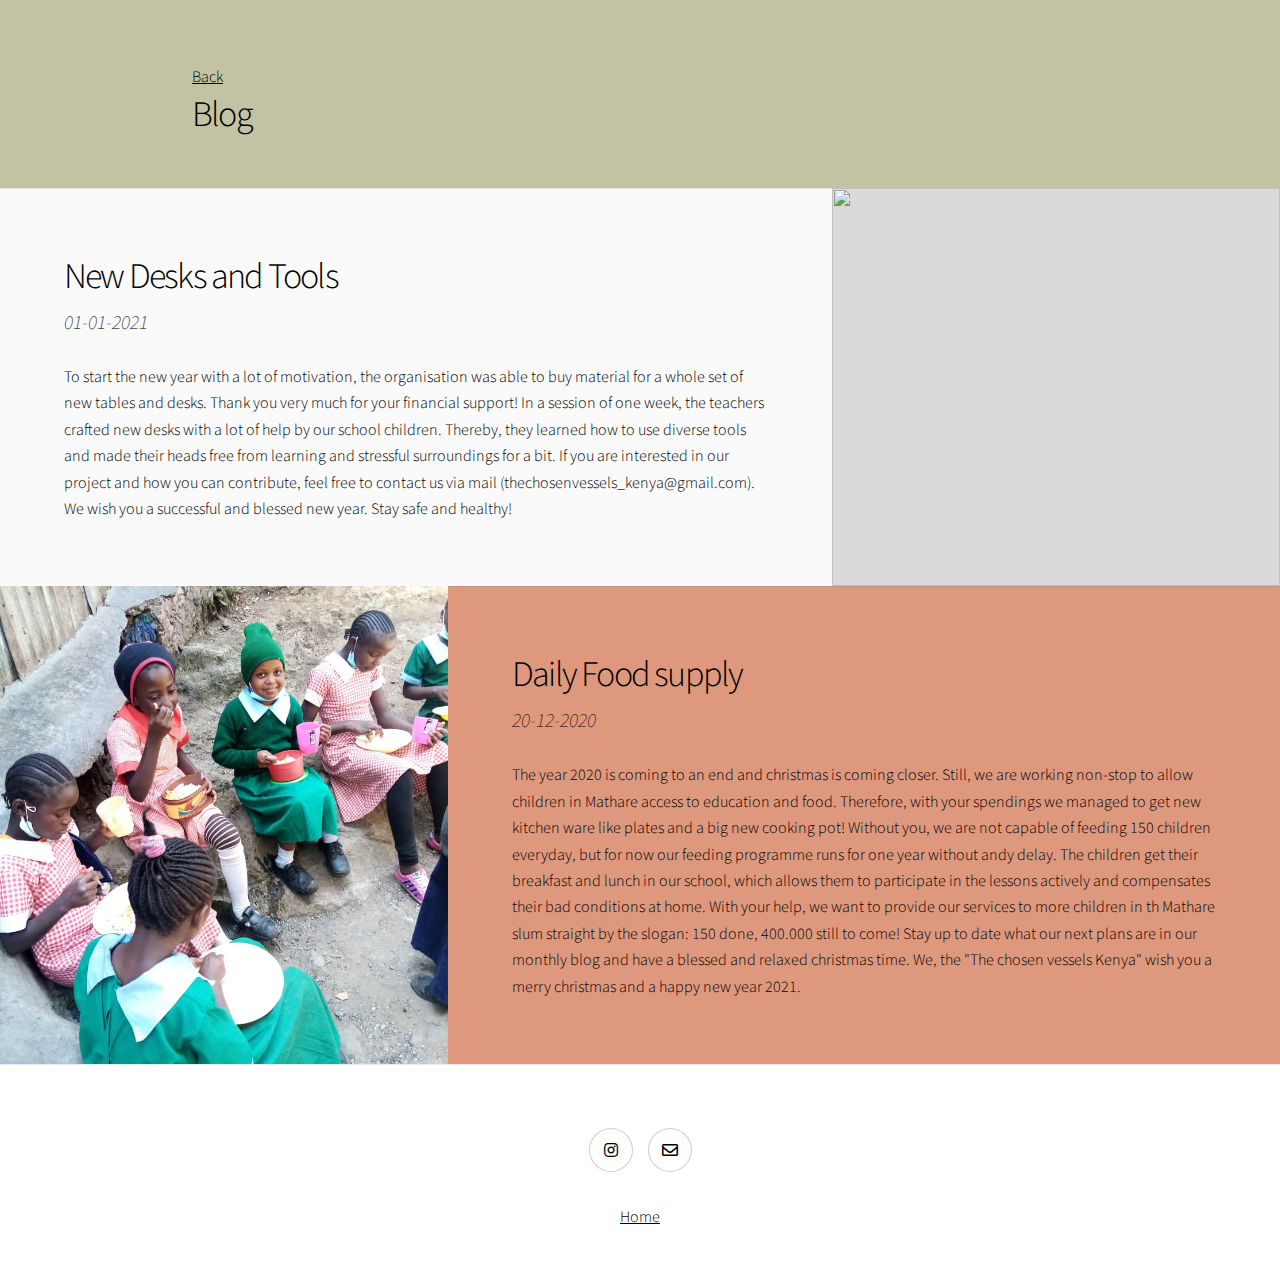
==== commit af3e9849: "Minor text fixes blog" ====
--- a/blog.html
+++ b/blog.html
@@ -6,7 +6,7 @@
 -->
 <html>
   <head>
-    <title>Blog</title>
+    <title>Our Monthly Blog News</title>
     <meta charset="utf-8" />
     <meta name="viewport" content="width=device-width, initial-scale=1, user-scalable=no" />
     <link rel="stylesheet" href="assets/css/main.css" />
@@ -29,7 +29,7 @@
         <section class="spotlight style1 color1 orient-left content-align-left image-position-center onscroll-image-fade-in" id="first">
           <div class="content">
             <header>
-              <h2>New desks and tools</h2>
+              <h2>New Desks and Tools</h2>
               <p>01-01-2021</p>
             </header>
             <p>To start the new year with a lot of motivation, the organisation was able to buy material for a whole set of new tables and desks. Thank you very much for your financial support! In a session of one week, the teachers crafted new desks with a lot of help by our school children. Thereby, they learned how to use diverse tools and made their heads free from learning and stressful surroundings for a bit. If you are interested in our project and how you can contribute, feel free to contact us via mail (thechosenvessels_kenya@gmail.com). We wish you a successful and blessed new year. Stay safe and healthy!</p>
@@ -43,7 +43,7 @@
         <section class="spotlight style1 color4 orient-right content-align-left image-position-center onscroll-image-fade-in" id="first">
           <div class="content">
             <header>
-              <h2>Daily Food supply and new kitche ware</h2>
+              <h2>Daily Food supply</h2>
               <p>20-12-2020</p>
             </header>
             <p>The year 2020 is coming to an end and christmas is coming closer. Still, we are working non-stop to allow children in Mathare access to education and food. Therefore, with your spendings we managed to get new kitchen ware like plates and a big new cooking pot! Without you, we are not capable of feeding 150 children everyday, but for now our feeding programme runs for one year without andy delay. The children get their breakfast and lunch in our school, which allows them to participate in the lessons actively and compensates their bad conditions at home. With your help, we want to provide our services to more children in th Mathare slum straight by the slogan: 150 done, 400.000 still to come! Stay up to date what our next plans are in our monthly blog and have a blessed and relaxed christmas time. We, the "The chosen vessels Kenya" wish you a merry christmas and a happy new year 2021.</p>
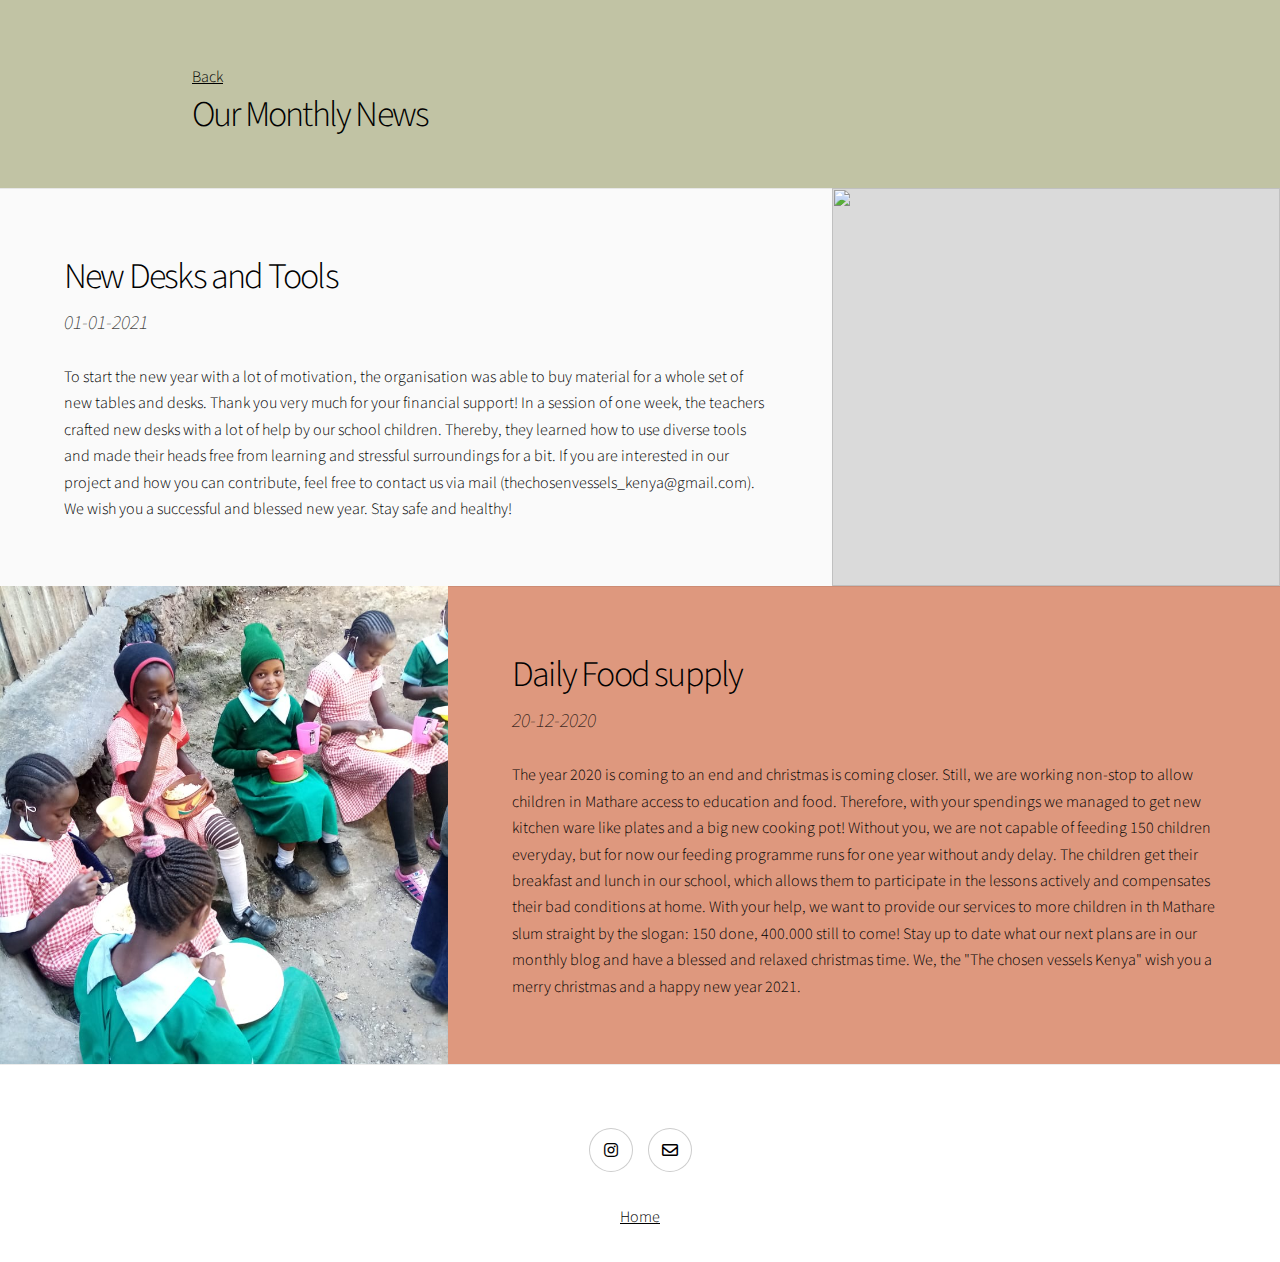
==== commit af0240c2: "Adapt header blog" ====
--- a/blog.html
+++ b/blog.html
@@ -6,7 +6,7 @@
 -->
 <html>
   <head>
-    <title>Our Monthly Blog News</title>
+    <title>blog</title>
     <meta charset="utf-8" />
     <meta name="viewport" content="width=device-width, initial-scale=1, user-scalable=no" />
     <link rel="stylesheet" href="assets/css/main.css" />
@@ -20,7 +20,7 @@
         <section class="spotlight style1 color3 orient-right content-align-left image-position-center onscroll-image-fade-in" id="first">
           <div class="content">
             <a href="index.html">Back</a>
-            <h2>Blog</h2>
+            <h2>Our Monthly News</h2>
           </div>
         </section>
 
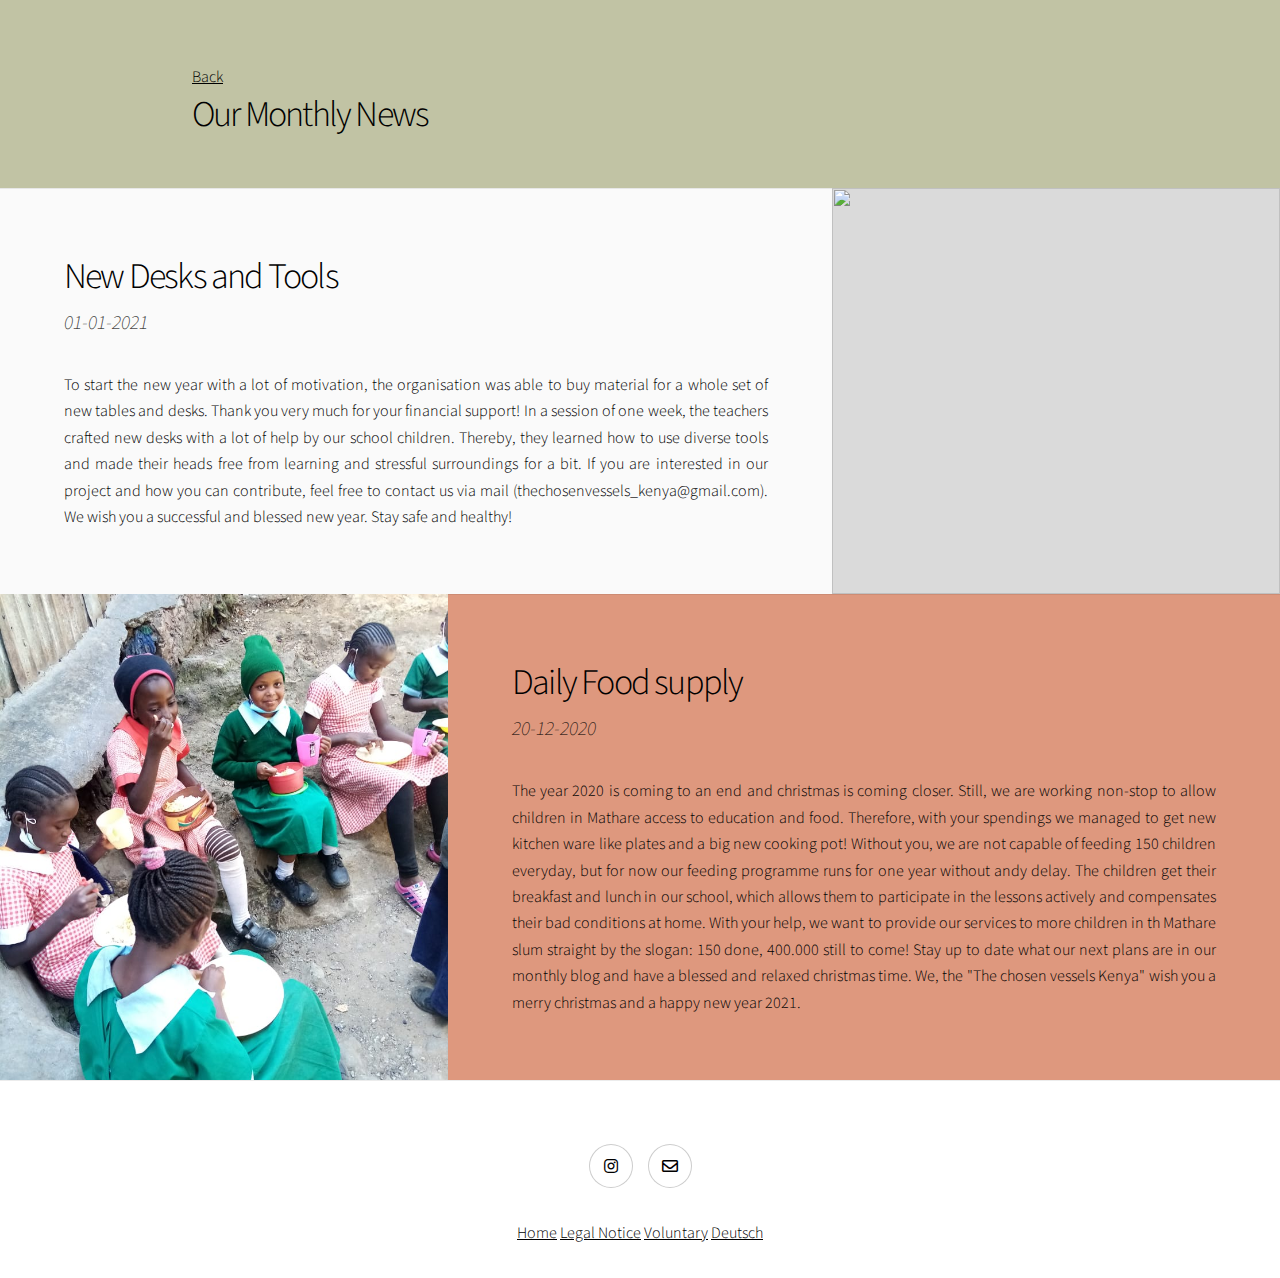
==== commit 12b97f56: "fix language switch with subfolder" ====
--- a/blog.html
+++ b/blog.html
@@ -32,8 +32,8 @@
               <h2>New Desks and Tools</h2>
               <p>01-01-2021</p>
             </header>
-            <p>To start the new year with a lot of motivation, the organisation was able to buy material for a whole set of new tables and desks. Thank you very much for your financial support! In a session of one week, the teachers crafted new desks with a lot of help by our school children. Thereby, they learned how to use diverse tools and made their heads free from learning and stressful surroundings for a bit. If you are interested in our project and how you can contribute, feel free to contact us via mail (thechosenvessels_kenya@gmail.com). We wish you a successful and blessed new year. Stay safe and healthy!</p>
-              </div>
+            <p><div style="text-align:justify;">To start the new year with a lot of motivation, the organisation was able to buy material for a whole set of new tables and desks. Thank you very much for your financial support! In a session of one week, the teachers crafted new desks with a lot of help by our school children. Thereby, they learned how to use diverse tools and made their heads free from learning and stressful surroundings for a bit. If you are interested in our project and how you can contribute, feel free to contact us via mail (thechosenvessels_kenya@gmail.com). We wish you a successful and blessed new year. Stay safe and healthy!</div></p>
+            </div>
           <div class="image">
             <img src="images/blog_1/desk1.10.22.jpeg" alt="" />
           </div>
@@ -46,7 +46,8 @@
               <h2>Daily Food supply</h2>
               <p>20-12-2020</p>
             </header>
-            <p>The year 2020 is coming to an end and christmas is coming closer. Still, we are working non-stop to allow children in Mathare access to education and food. Therefore, with your spendings we managed to get new kitchen ware like plates and a big new cooking pot! Without you, we are not capable of feeding 150 children everyday, but for now our feeding programme runs for one year without andy delay. The children get their breakfast and lunch in our school, which allows them to participate in the lessons actively and compensates their bad conditions at home. With your help, we want to provide our services to more children in th Mathare slum straight by the slogan: 150 done, 400.000 still to come! Stay up to date what our next plans are in our monthly blog and have a blessed and relaxed christmas time. We, the "The chosen vessels Kenya" wish you a merry christmas and a happy new year 2021.</p>
+            <p><div style="text-align:justify;">The year 2020 is coming to an end and christmas is coming closer. Still, we are working non-stop to allow children in Mathare access to education and food. Therefore, with your spendings we managed to get new kitchen ware like plates and a big new cooking pot! Without you, we are not capable of feeding 150 children everyday, but for now our feeding programme runs for one year without andy delay. The children get their breakfast and lunch in our school, which allows them to participate in the lessons actively and compensates their bad conditions at home. With your help, we want to provide our services to more children in th Mathare slum straight by the slogan: 150 done, 400.000 still to come! Stay up to date what our next plans are in our monthly blog and have a blessed and relaxed christmas time. We, the "The chosen vessels Kenya" wish you a merry christmas and a happy new year 2021.</p>
+            </div>
           </div>
           <div class="image">
             <img src="images/blog_2/WhatsApp Image 2021-01-08 at 12.09.39.jpeg" alt="" />
@@ -61,6 +62,9 @@
               <li><a href="mailto:thechosenvessels.kenya@gmail.com" class="icon style2 fa-envelope"><span class="label">Email</span></a></li>
             </ul>
             <a href="index.html">Home</a>
+            <a href="legal-notice.html">Legal Notice</a>
+            <a href="voluntary.html">Voluntary</a>
+            <a href="de/blog.html">Deutsch</a>
           </div>
           <div class="">
           </div>
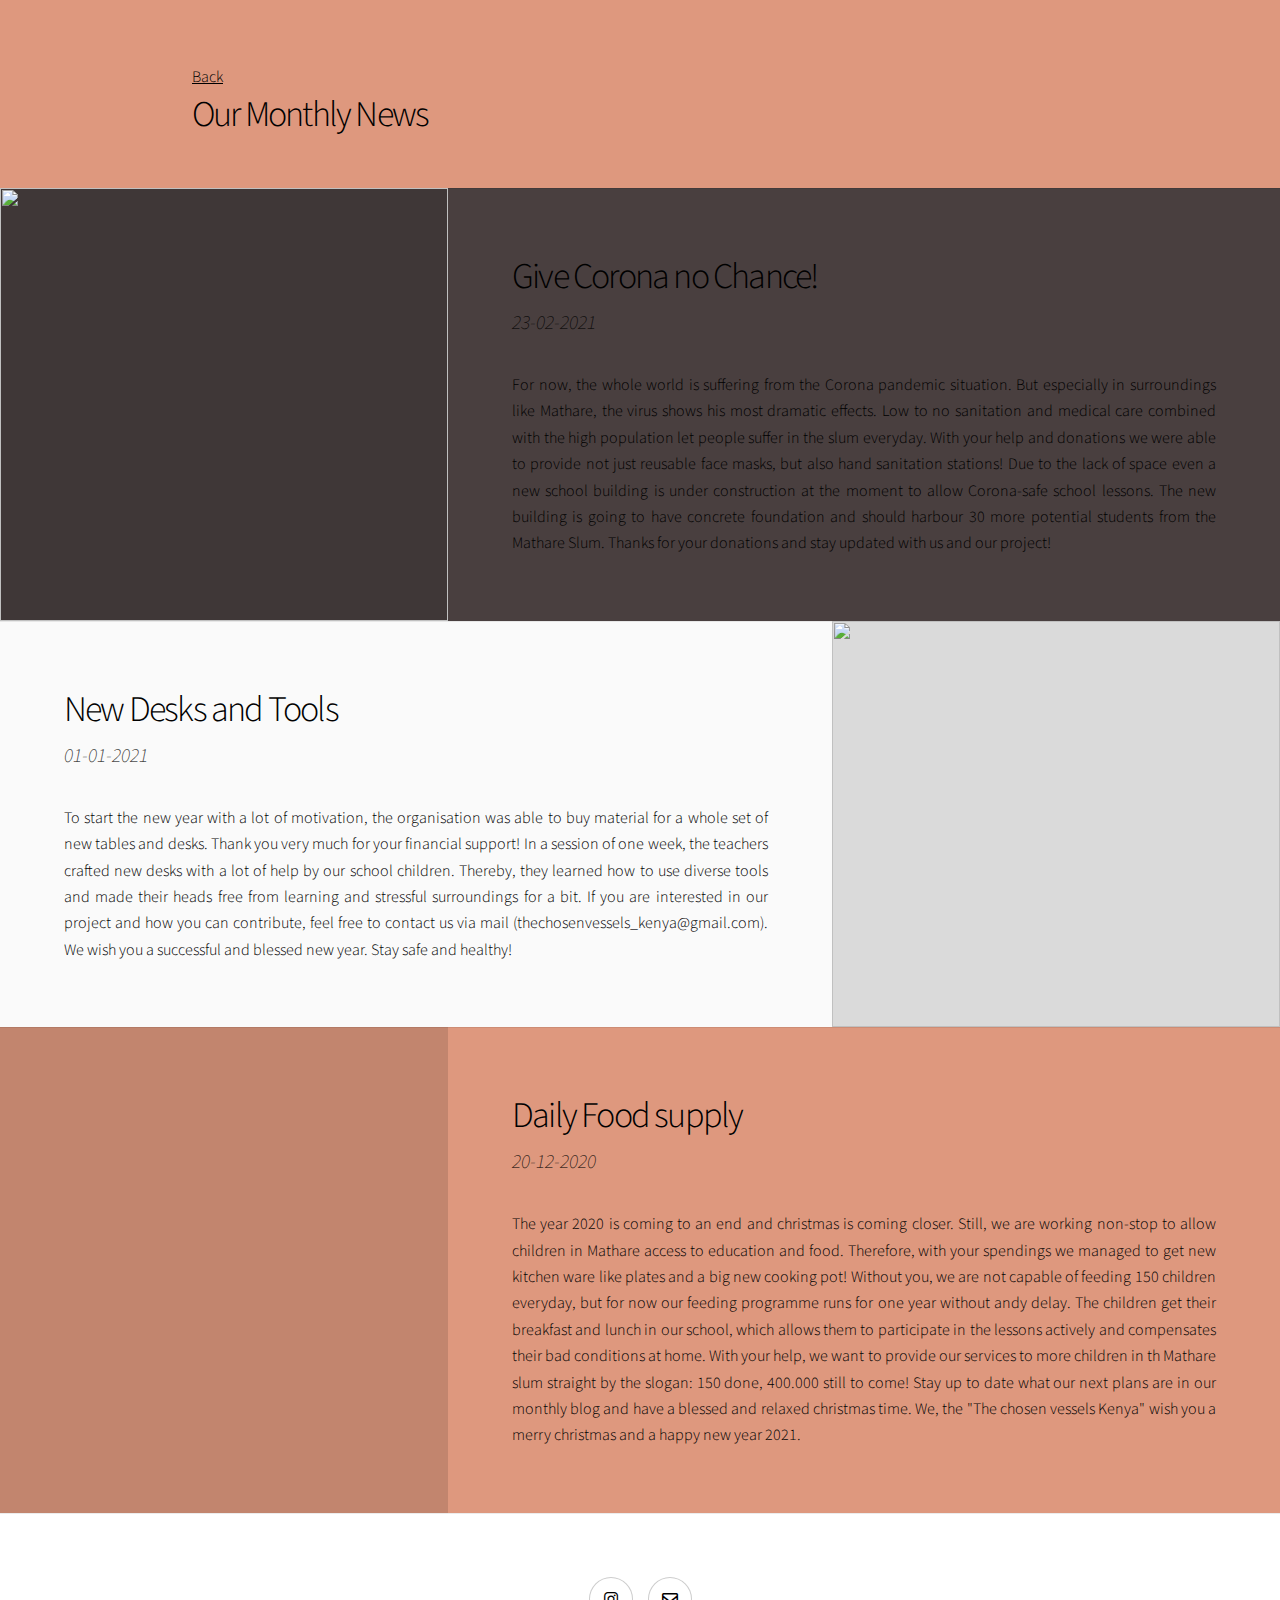
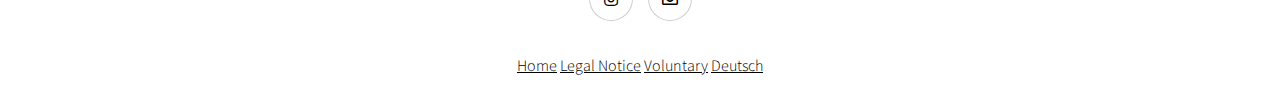
==== commit 6004f7d4: "Change Colour of blog" ====
--- a/blog.html
+++ b/blog.html
@@ -17,13 +17,25 @@
     <!-- Wrapper -->
       <div id="wrapper" class="divided">
         <!-- header -->
-        <section class="spotlight style1 color3 orient-right content-align-left image-position-center onscroll-image-fade-in" id="first">
+        <section class="spotlight style1 color4 orient-right content-align-left image-position-center onscroll-image-fade-in" id="first">
           <div class="content">
             <a href="index.html">Back</a>
             <h2>Our Monthly News</h2>
           </div>
         </section>
 
+        <section class="spotlight style1 color5 orient-right content-align-left image-position-center onscroll-image-fade-in" id="first">
+          <div class="content">
+            <header>
+              <h2>Give Corona no Chance!</h2>
+              <p>23-02-2021</p>
+            </header>
+            <p><div style="text-align:justify;">For now, the whole world is suffering from the Corona pandemic situation. But especially in surroundings like Mathare, the virus shows his most dramatic effects. Low to no sanitation and medical care combined with the high population let people suffer in the slum everyday. With your help and donations we were able to provide not just reusable face masks, but also hand sanitation stations! Due to the lack of space even a new school building is under construction at the moment to allow Corona-safe school lessons. The new building is going to have concrete foundation and should harbour 30 more potential students from the Mathare Slum. Thanks for your donations and stay updated with us and our project!</div></p>
+            </div>
+          <div class="image">
+            <img src="images/blog_3/Corona_handwash.jpg" alt="" />
+          </div>
+        </section>
         <!-- content -->
         <!-- 1.1.2021 -->
         <section class="spotlight style1 color1 orient-left content-align-left image-position-center onscroll-image-fade-in" id="first">
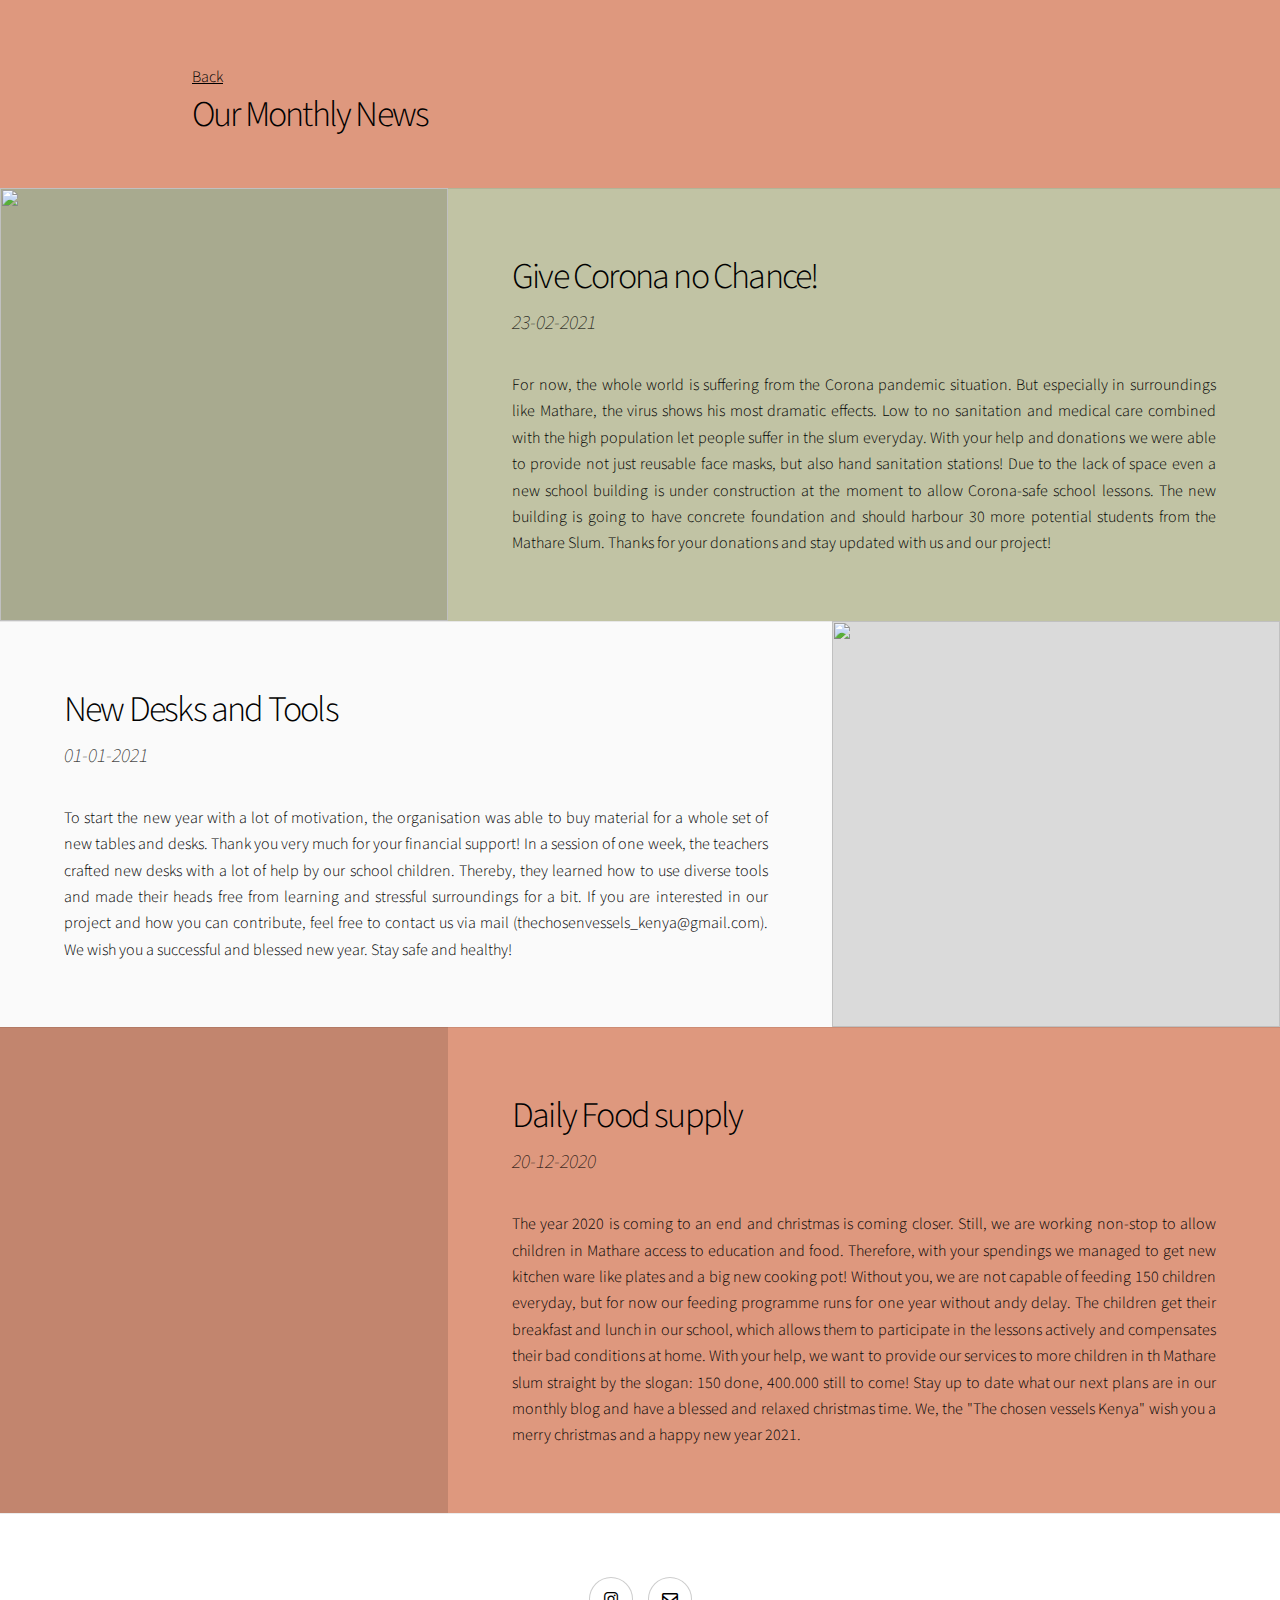
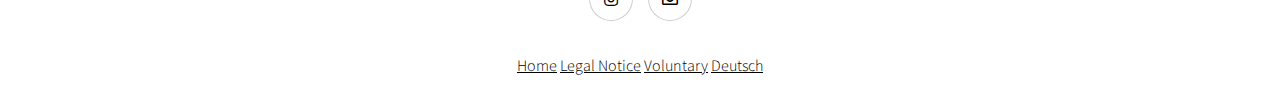
==== commit 3fbf9f02: "Change colour of blog 3" ====
--- a/blog.html
+++ b/blog.html
@@ -24,7 +24,7 @@
           </div>
         </section>
 
-        <section class="spotlight style1 color5 orient-right content-align-left image-position-center onscroll-image-fade-in" id="first">
+        <section class="spotlight style1 color3 orient-right content-align-left image-position-center onscroll-image-fade-in" id="first">
           <div class="content">
             <header>
               <h2>Give Corona no Chance!</h2>
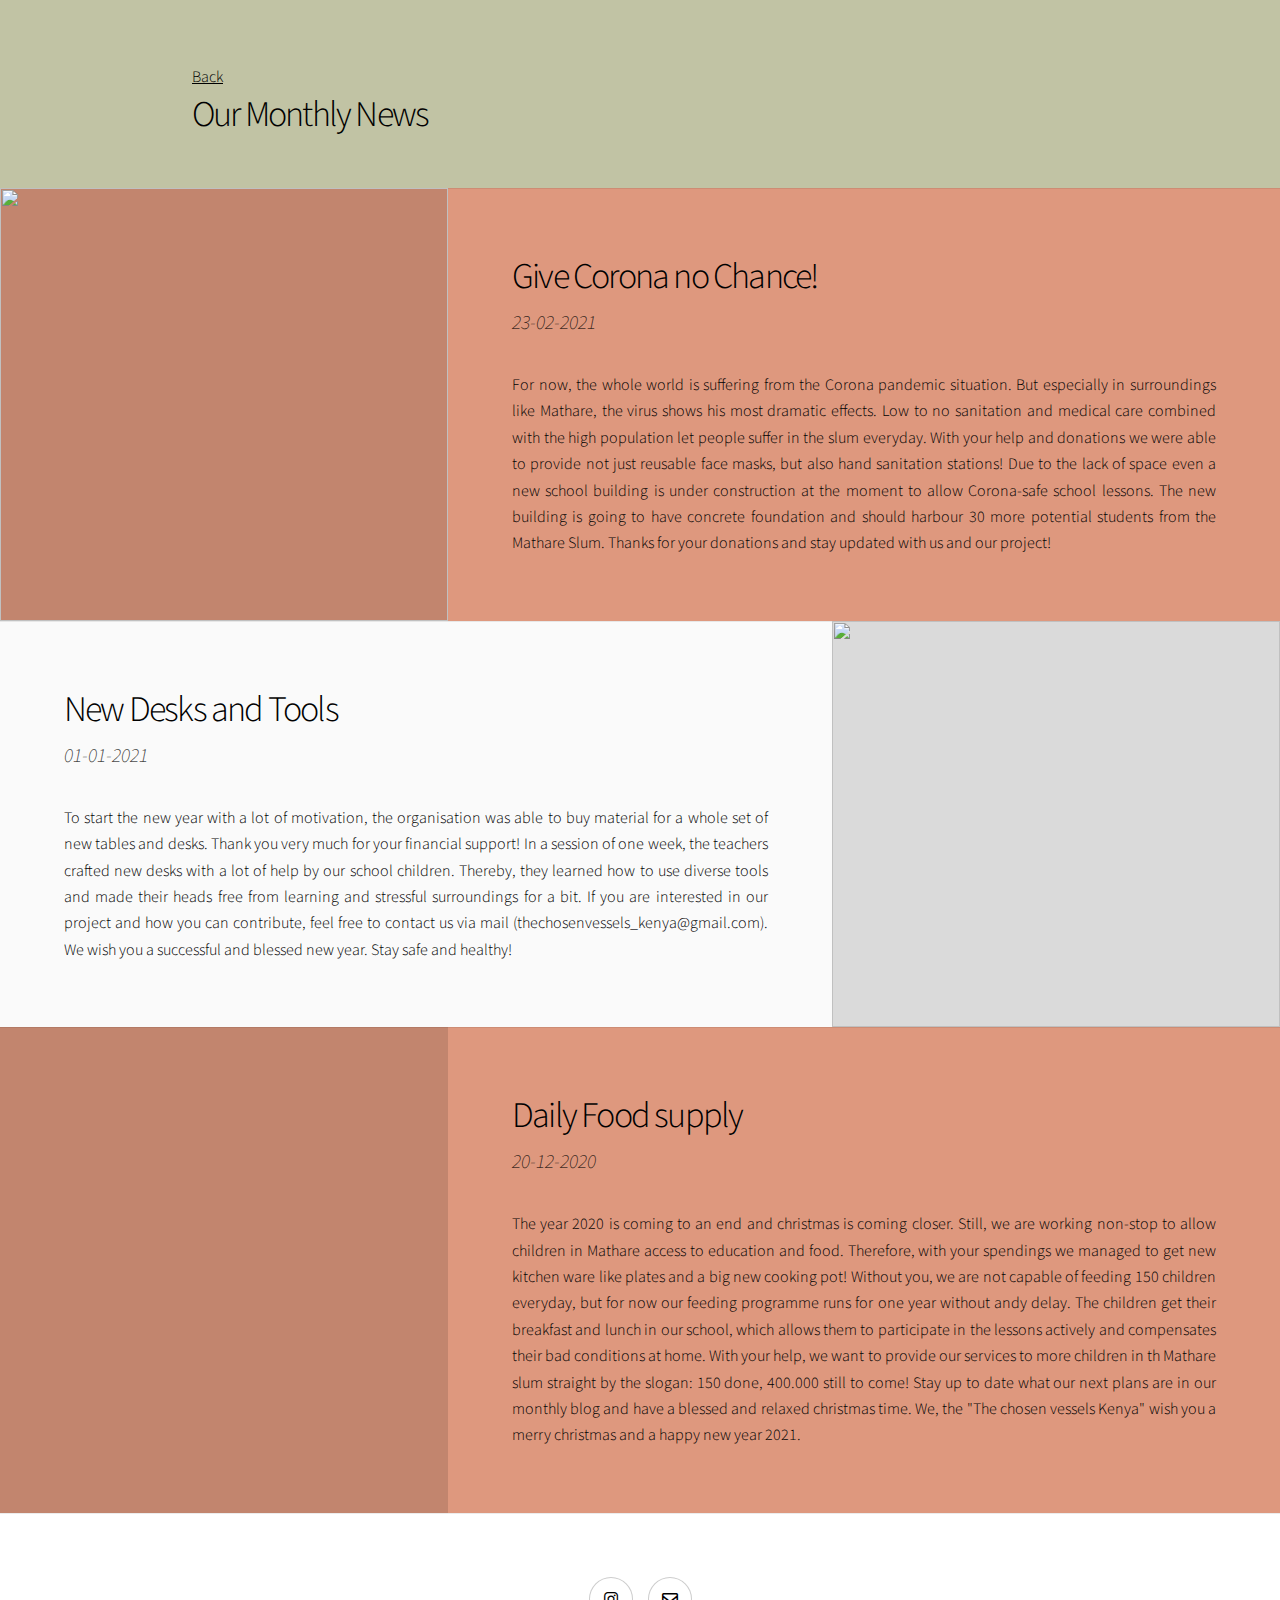
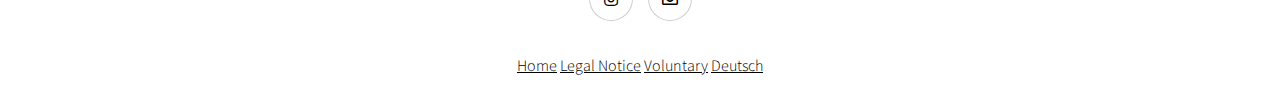
==== commit 2b08bd47: "change colour again" ====
--- a/blog.html
+++ b/blog.html
@@ -17,14 +17,14 @@
     <!-- Wrapper -->
       <div id="wrapper" class="divided">
         <!-- header -->
-        <section class="spotlight style1 color4 orient-right content-align-left image-position-center onscroll-image-fade-in" id="first">
+        <section class="spotlight style1 color3 orient-right content-align-left image-position-center onscroll-image-fade-in" id="first">
           <div class="content">
             <a href="index.html">Back</a>
             <h2>Our Monthly News</h2>
           </div>
         </section>
 
-        <section class="spotlight style1 color3 orient-right content-align-left image-position-center onscroll-image-fade-in" id="first">
+        <section class="spotlight style1 color4 orient-right content-align-left image-position-center onscroll-image-fade-in" id="first">
           <div class="content">
             <header>
               <h2>Give Corona no Chance!</h2>
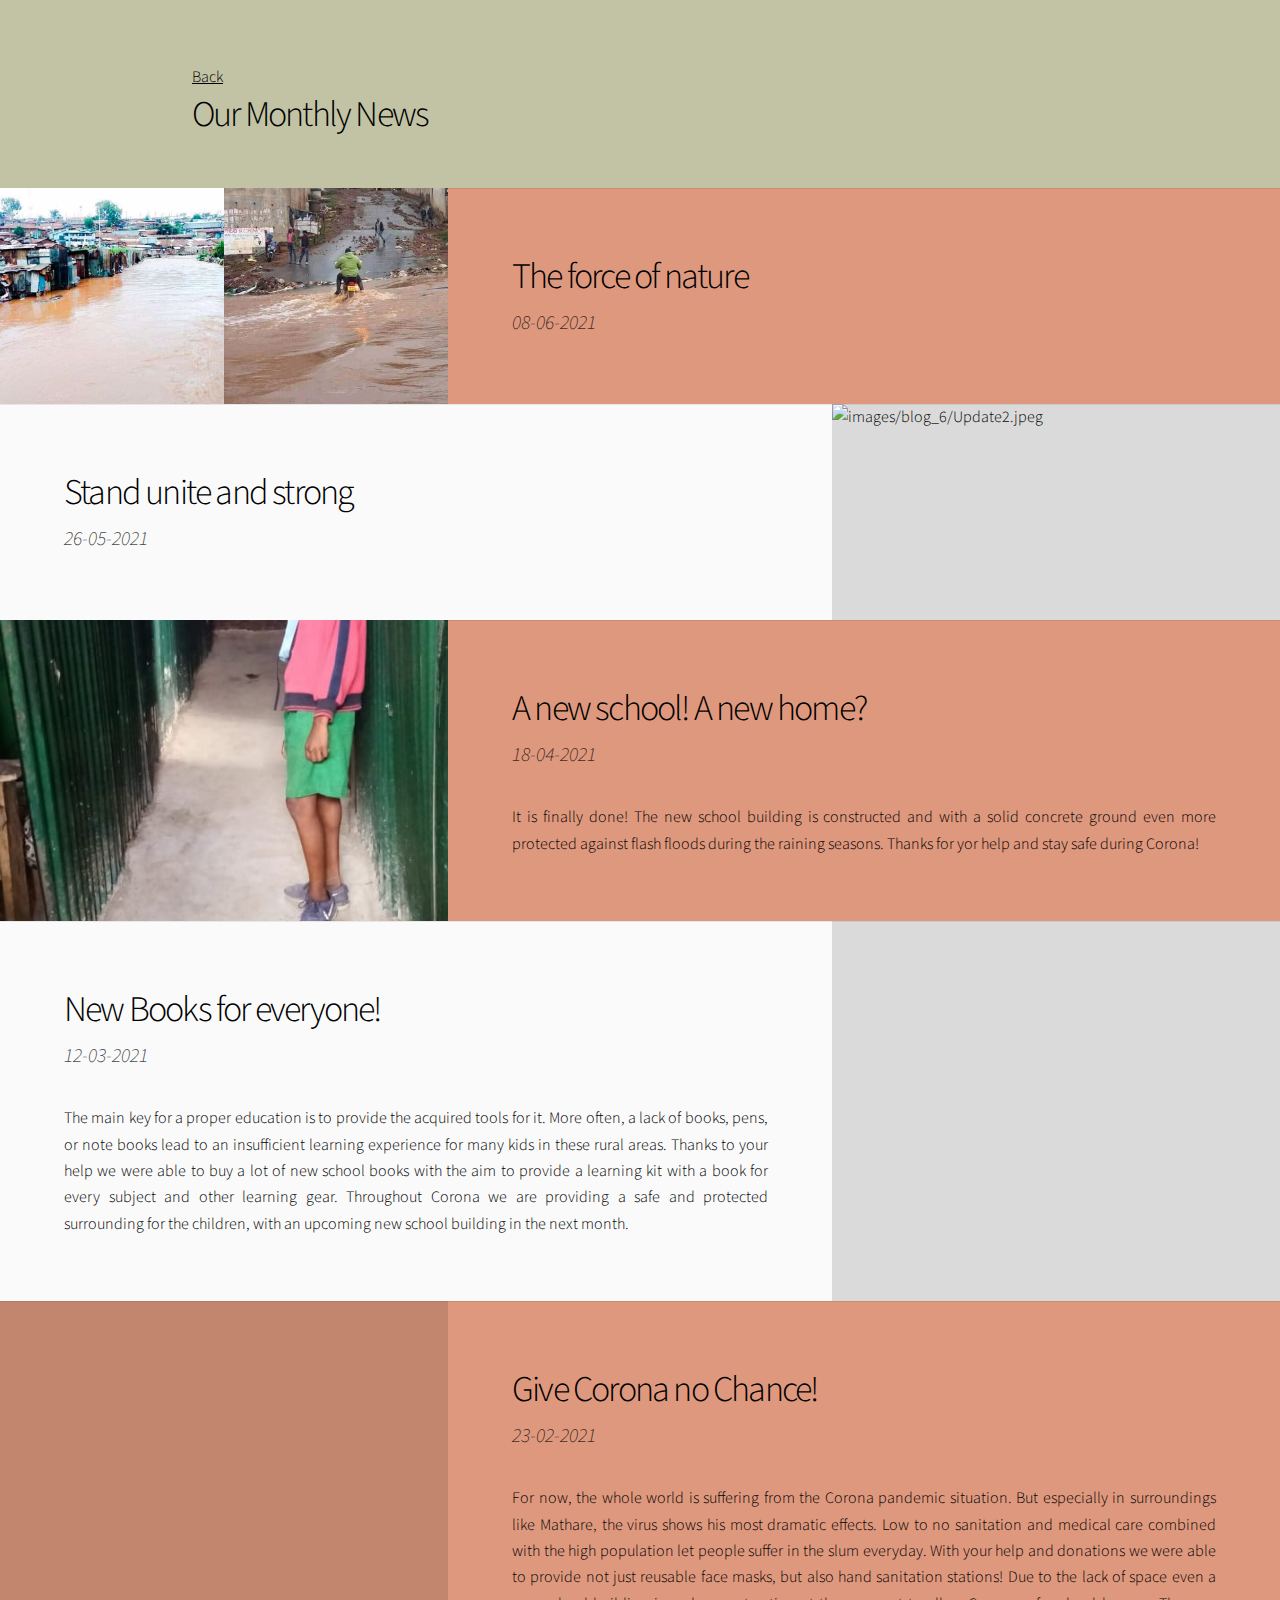
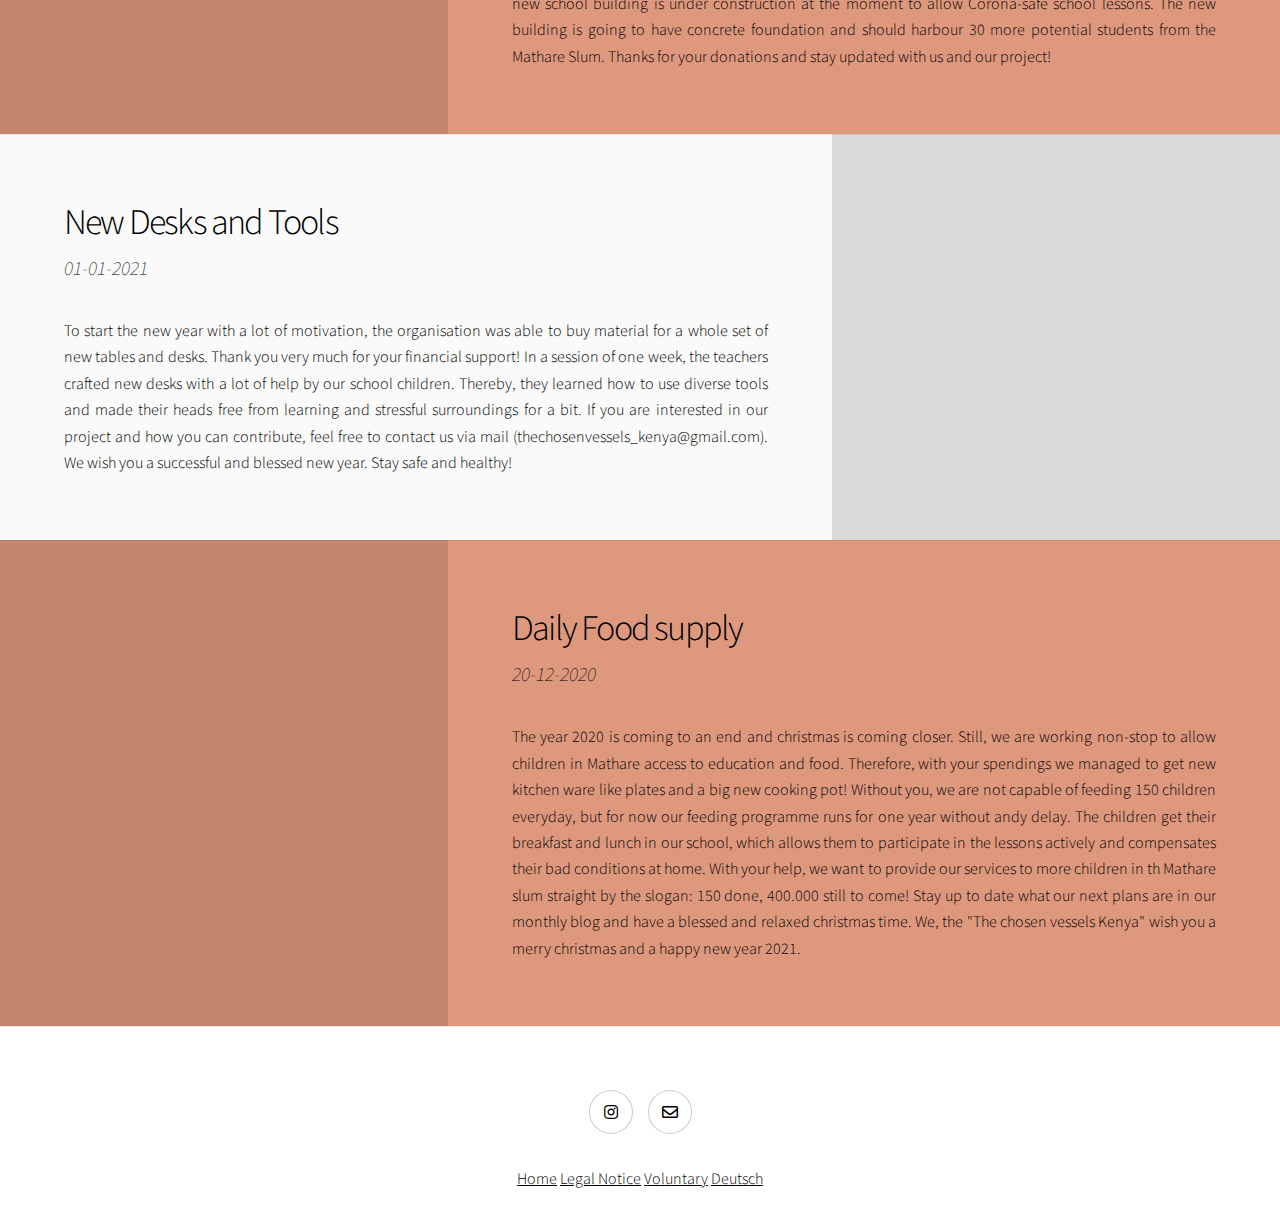
==== commit 7fcc0d16: "Added new Blogs and pictures" ====
--- a/blog.html
+++ b/blog.html
@@ -23,6 +23,62 @@
             <h2>Our Monthly News</h2>
           </div>
         </section>
+
+        <section class="spotlight style1 color4 orient-right content-align-left image-position-center onscroll-image-fade-in" id="first">
+          <div class="content">
+            <header>
+              <h2>The force of nature</h2>
+              <p>08-06-2021</p>
+            </header>
+            <p><div style="text-align:justify;"></div></p>
+            </div>
+          <div class="image">
+            <img src="images/blog_7/Flood1.png" alt="" />
+            
+          </div>
+        </section>
+
+        <section class="spotlight style1 color1 orient-left content-align-left image-position-center onscroll-image-fade-in" id="first">
+          <div class="content">
+            <header>
+              <h2>Stand unite and strong</h2>
+              <p>26-05-2021</p>
+            </header>
+            <p><div style="text-align:justify;"></div></p>
+            </div>
+          <div class="image">
+            <img src="" alt="images/blog_6/Update2.jpeg" />
+          </div>
+        </section>
+
+        <section class="spotlight style1 color4 orient-right content-align-left image-position-center onscroll-image-fade-in" id="first">
+          <div class="content">
+            <header>
+              <h2>A new school! A new home?</h2>
+              <p>18-04-2021</p>
+            </header>
+            <p><div style="text-align:justify;"> It is finally done! The new school building is constructed and with a solid concrete ground even more protected against flash floods during the raining seasons. Thanks for yor help and stay safe during Corona!</div></p>
+            </div>
+          <div class="image">
+            <img src="images/blog_5/Floor1.jpeg" alt="" />
+          </div>
+        </section>
+
+      </section>
+      <!-- content -->
+      <!-- 1.1.2021 -->
+      <section class="spotlight style1 color1 orient-left content-align-left image-position-center onscroll-image-fade-in" id="first">
+        <div class="content">
+          <header>
+            <h2>New Books for everyone!</h2>
+            <p>12-03-2021</p>
+          </header>
+          <p><div style="text-align:justify;">The main key for a proper education is to provide the acquired tools for it. More often, a lack of books, pens, or note books lead to an insufficient learning experience for many kids in these rural areas. Thanks to your help we were able to buy a lot of new school books with the aim to provide a learning kit with a book for every subject and other learning gear. Throughout Corona we are providing a safe and protected surrounding for the children, with an upcoming new school building in the next month.</div></p>
+          </div>
+        <div class="image">
+          <img src="" alt="images/blog_4/Books.png" />
+        </div>
+      </section>
 
         <section class="spotlight style1 color4 orient-right content-align-left image-position-center onscroll-image-fade-in" id="first">
           <div class="content">
